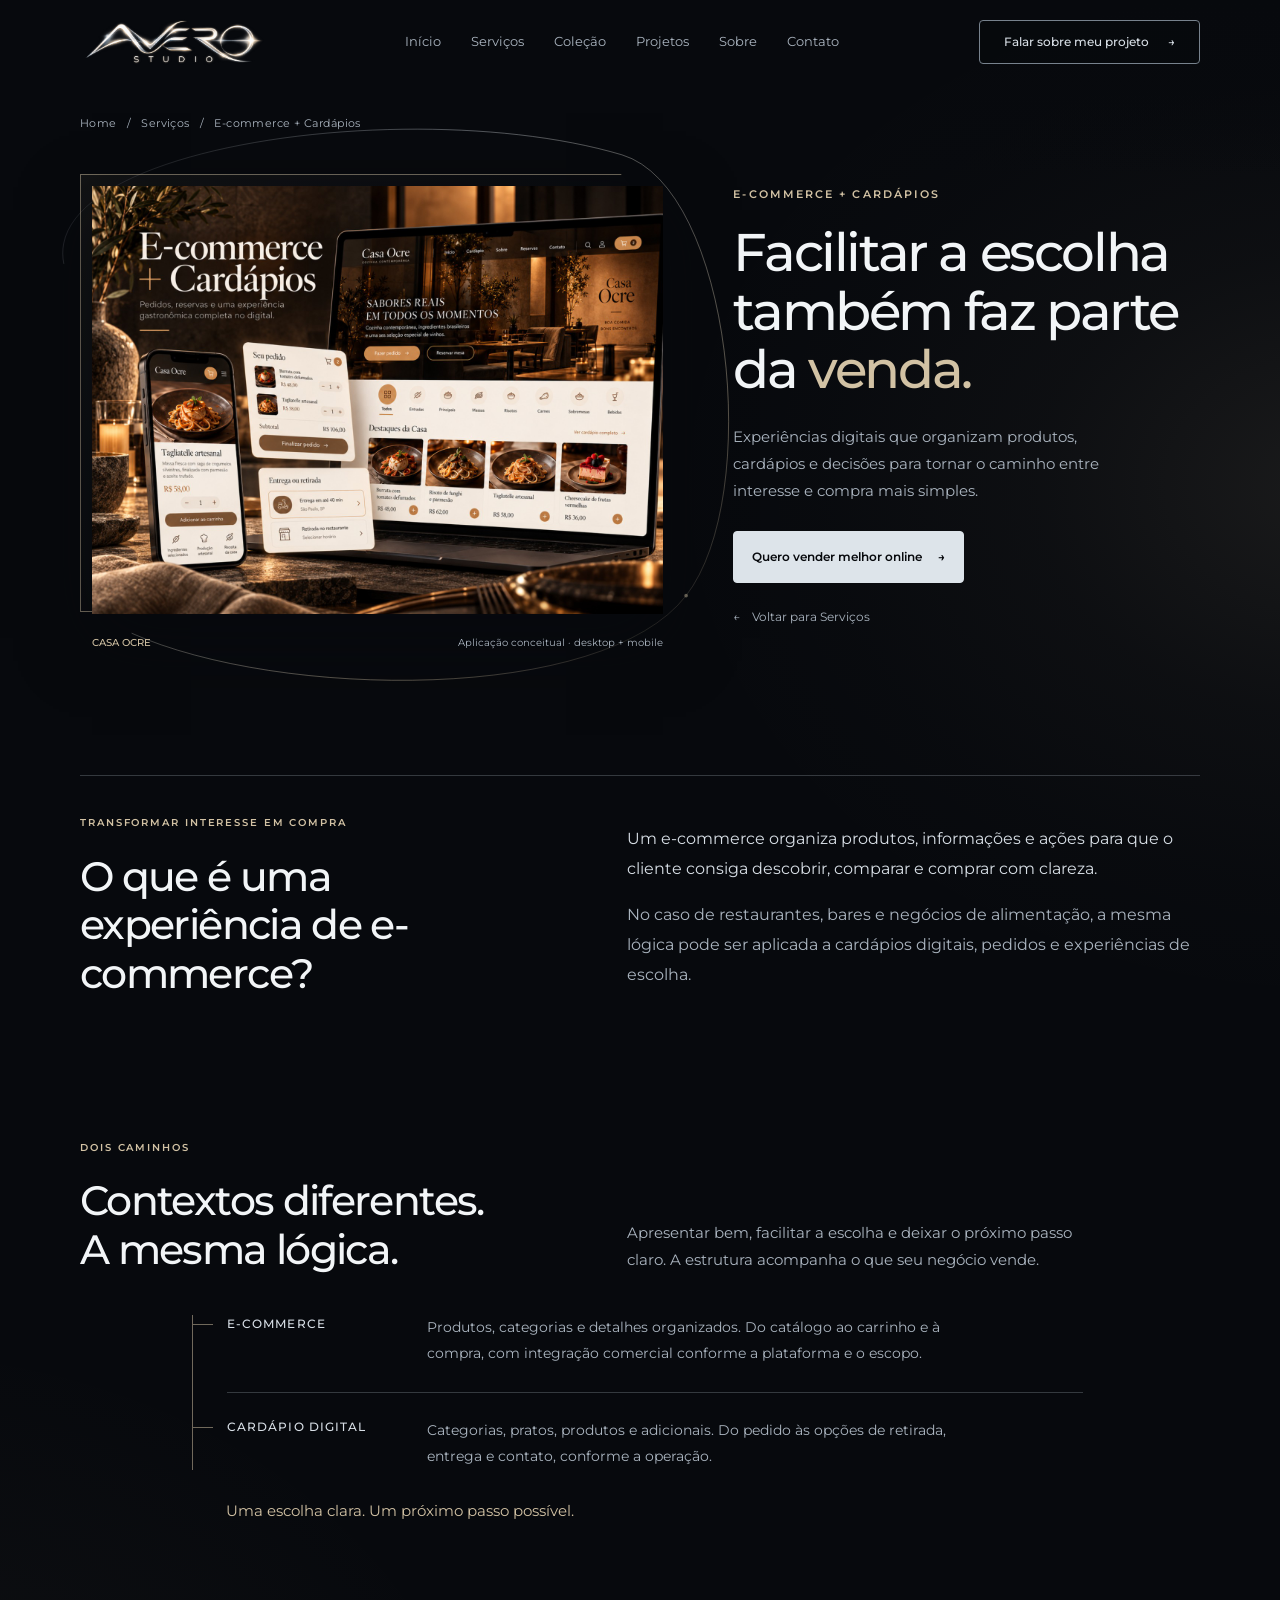
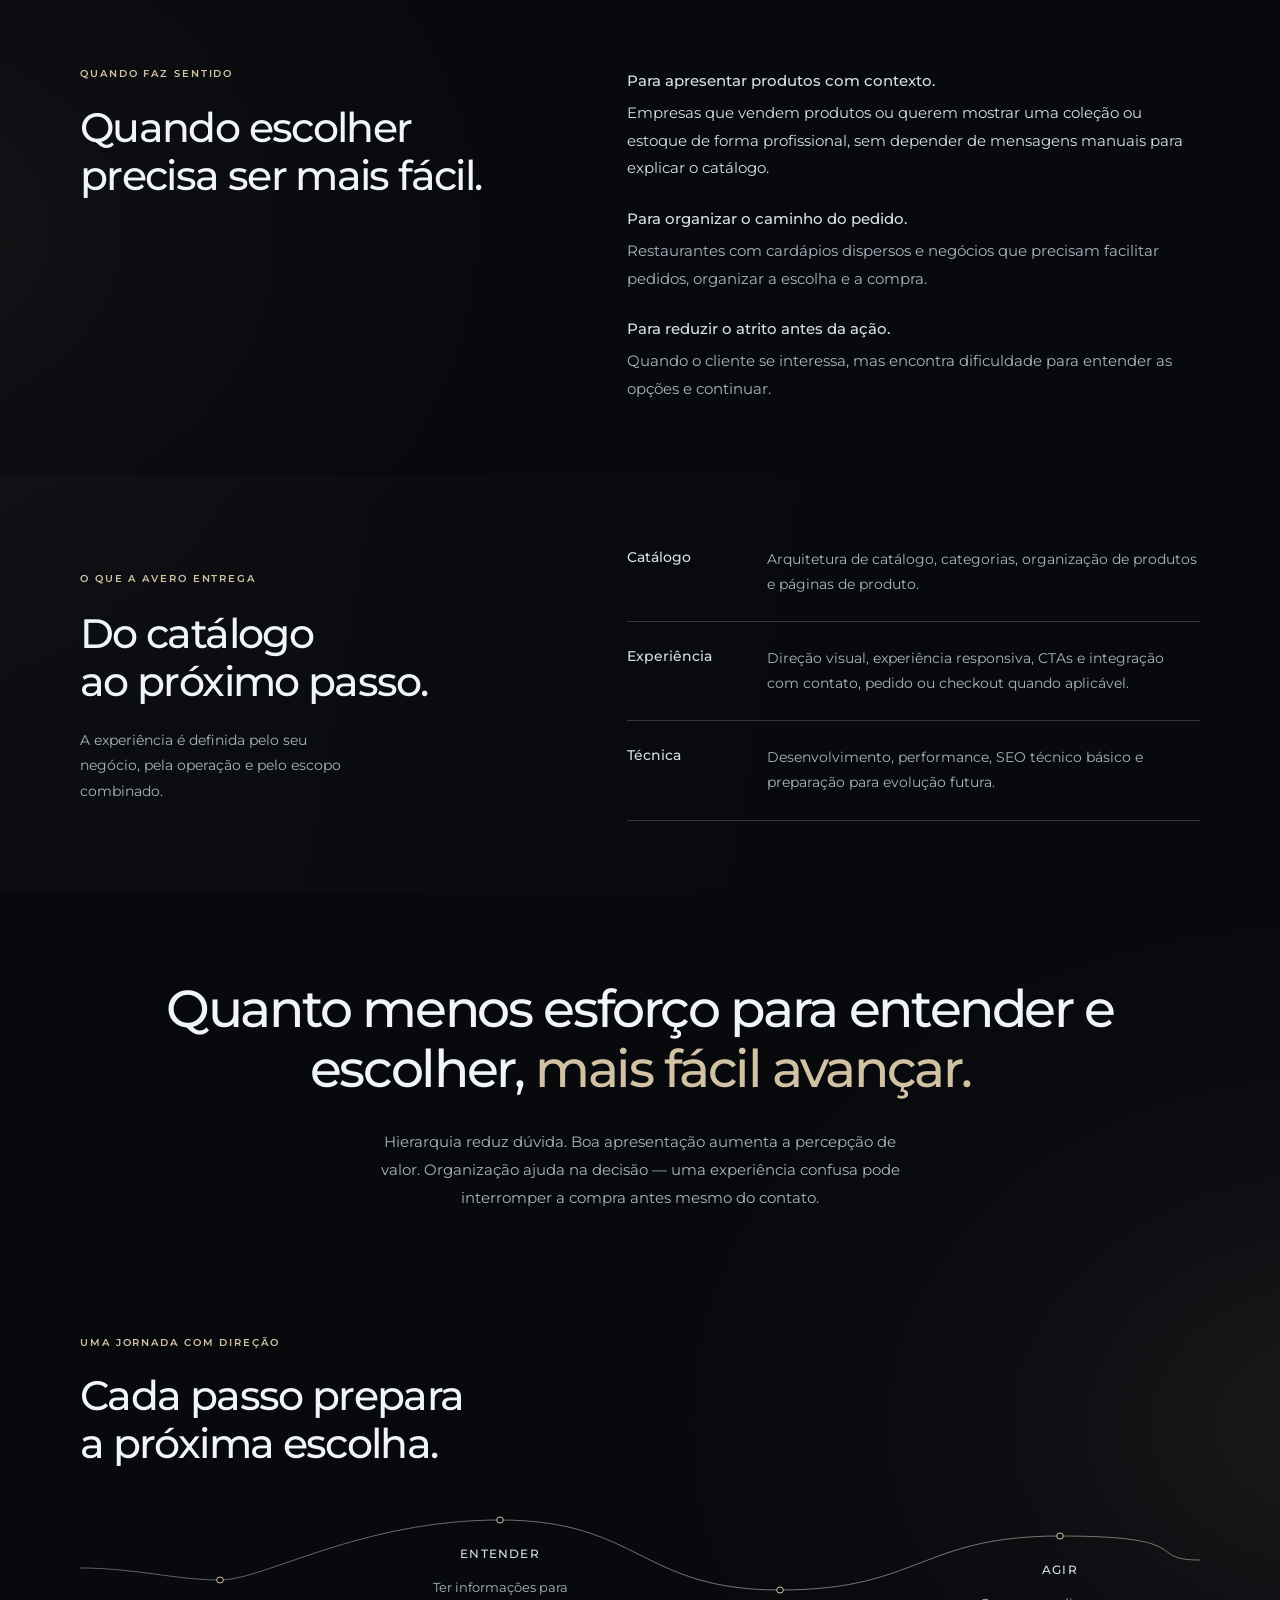
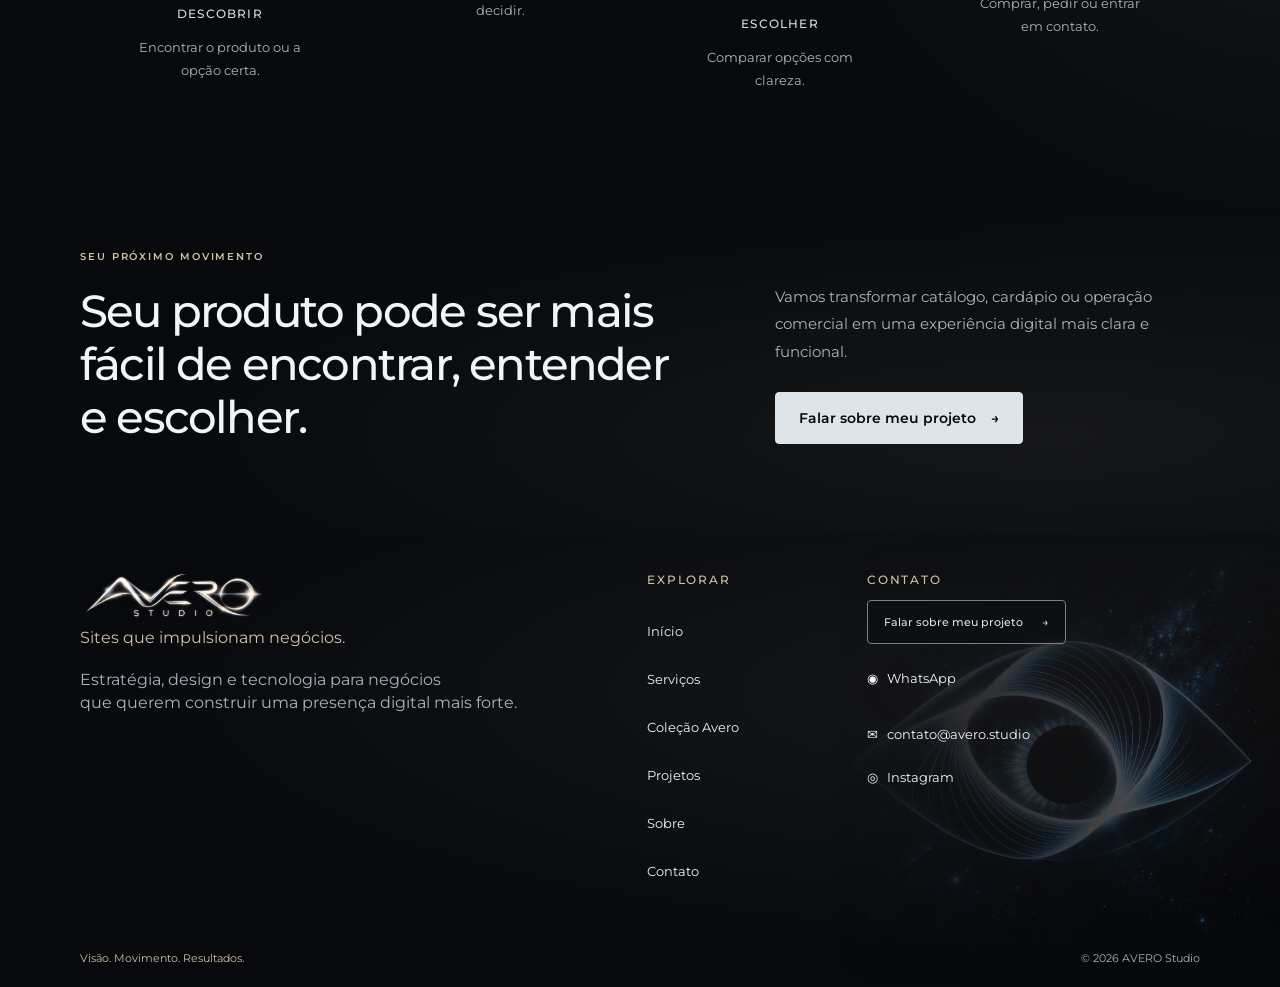
==== servicos/ecommerce-cardapios/index.html @ 3651a2a0 "feat(services): add commerce and digital menu page with connected journey" ====
<!doctype html>
<html lang="pt-BR" class="avero-palette-b">
<head>
  <meta charset="utf-8">
  <meta name="viewport" content="width=device-width, initial-scale=1">
  <meta name="theme-color" content="#07090D">
  <meta name="description" content="E-commerce e cardápios digitais AVERO: produtos, escolhas e ações organizados em uma experiência comercial clara e responsiva.">
  <title>E-commerce + Cardápios — Experiência comercial | AVERO Studio</title>
  <link rel="preconnect" href="https://fonts.googleapis.com">
  <link rel="preconnect" href="https://fonts.gstatic.com" crossorigin>
  <link href="https://fonts.googleapis.com/css2?family=Montserrat:wght@400;500;600;700&display=swap" rel="stylesheet">
  <link rel="stylesheet" href="/styles.css">
  <link rel="stylesheet" href="/servicos/service-pages.css">
  <link rel="stylesheet" href="/servicos/commerce.css">
  <link rel="icon" href="/assets/avero-eye.png" type="image/png">
  <script src="/servicos/service-pages.js" defer></script>
</head>
<body class="service-page service-page--commerce">
<a class="skip-link" href="#main">Ir para o conteúdo</a>
<header class="site-header" id="top">
  <div class="container header-inner">
    <a class="brand" href="/#top" aria-label="AVERO Studio — início"><span class="brand-art" role="img" aria-label="AVERO Studio"><img src="/assets/avero-wordmark-provisional-01-16a.png" alt="" width="2172" height="724" decoding="async"></span></a>
    <nav class="desktop-nav" aria-label="Navegação principal"><a href="/#top">Início</a><a href="/#servicos">Serviços</a><a href="/#colecao">Coleção</a><a href="/#projetos">Projetos</a><a href="/#sobre">Sobre</a><a href="/#contato">Contato</a></nav>
    <a class="btn btn-outline desktop-cta" href="/#contato">Falar sobre meu projeto <span aria-hidden="true">→</span></a>
    <button class="menu-toggle" aria-label="Abrir menu" aria-expanded="false" aria-controls="mobile-nav"><span></span><span></span><span></span></button>
  </div>
  <nav class="mobile-nav" id="mobile-nav" aria-label="Navegação móvel" hidden><a href="/#top">Início</a><a href="/#servicos">Serviços</a><a href="/#colecao">Coleção</a><a href="/#projetos">Projetos</a><a href="/#sobre">Sobre</a><a href="/#contato">Contato</a></nav>
</header>
<main id="main" tabindex="-1">
  <section class="commerce-hero" aria-labelledby="commerce-title">
    <div class="container">
      <nav class="service-breadcrumb" aria-label="Caminho da página"><a href="/">Home</a><span aria-hidden="true">/</span><a href="/#servicos">Serviços</a><span aria-hidden="true">/</span><span aria-current="page">E-commerce + Cardápios</span></nav>
      <div class="commerce-hero-layout">
        <div class="commerce-hero-copy">
          <p class="eyebrow">E-COMMERCE + CARDÁPIOS</p>
          <h1 id="commerce-title">Facilitar a escolha também faz parte da <em>venda.</em></h1>
          <p class="service-summary">Experiências digitais que organizam produtos, cardápios e decisões para tornar o caminho entre interesse e compra mais simples.</p>
          <div class="service-hero-actions">
            <a class="btn btn-primary" href="/#contato">Quero vender melhor online <span aria-hidden="true">→</span></a>
            <a class="service-return" href="/#servicos"><span aria-hidden="true">←</span> Voltar para Serviços</a>
          </div>
        </div>
        <figure class="commerce-visual">
          <svg class="commerce-current" viewBox="0 0 720 620" aria-hidden="true" focusable="false"><defs><linearGradient id="commerce-current-light" x1="0" y1="0" x2="1" y2="1"><stop stop-color="#D8DFE6" stop-opacity="0"/><stop offset=".3" stop-color="#D8DFE6" stop-opacity=".35"/><stop offset=".75" stop-color="#D2C2A4" stop-opacity=".4"/><stop offset="1" stop-color="#D2C2A4" stop-opacity="0"/></linearGradient></defs><path d="M2 145 C-24 15 389 -40 611 26 C731 62 765 399 681 507 C590 625 237 620 76 548"/><circle cx="681" cy="507" r="2"/></svg>
          <img src="/assets/service-commerce.png" alt="Conceito Casa Ocre: catálogo gastronômico em computador e celular, com produtos, carrinho e opções de entrega ou retirada." width="1536" height="1152" fetchpriority="high" decoding="async">
          <figcaption><strong>CASA OCRE</strong><span>Aplicação conceitual · desktop + mobile</span></figcaption>
        </figure>
      </div>
    </div>
  </section>

  <section class="service-section service-definition" aria-labelledby="commerce-definition-title">
    <div class="container service-editorial">
      <div><p class="eyebrow">TRANSFORMAR INTERESSE EM COMPRA</p><h2 id="commerce-definition-title">O que é uma experiência de e-commerce?</h2></div>
      <div class="service-body-copy">
        <p>Um e-commerce organiza produtos, informações e ações para que o cliente consiga descobrir, comparar e comprar com clareza.</p>
        <p>No caso de restaurantes, bares e negócios de alimentação, a mesma lógica pode ser aplicada a cardápios digitais, pedidos e experiências de escolha.</p>
      </div>
    </div>
  </section>

  <section class="service-section commerce-contexts" aria-labelledby="commerce-contexts-title">
    <div class="container">
      <div class="commerce-context-heading">
        <div><p class="eyebrow">DOIS CAMINHOS</p><h2 id="commerce-contexts-title">Contextos diferentes.<br>A mesma lógica.</h2></div>
        <p>Apresentar bem, facilitar a escolha e deixar o próximo passo claro. A estrutura acompanha o que seu negócio vende.</p>
      </div>
      <dl class="commerce-paths">
        <div><dt>E-COMMERCE</dt><dd>Produtos, categorias e detalhes organizados. Do catálogo ao carrinho e à compra, com integração comercial conforme a plataforma e o escopo.</dd></div>
        <div><dt>CARDÁPIO DIGITAL</dt><dd>Categorias, pratos, produtos e adicionais. Do pedido às opções de retirada, entrega e contato, conforme a operação.</dd></div>
      </dl>
      <p class="commerce-path-common">Uma escolha clara. Um próximo passo possível.</p>
    </div>
  </section>

  <section class="service-section commerce-fit" aria-labelledby="commerce-fit-title">
    <div class="container service-editorial">
      <div><p class="eyebrow">QUANDO FAZ SENTIDO</p><h2 id="commerce-fit-title">Quando escolher<br>precisa ser mais fácil.</h2></div>
      <div class="service-body-copy">
        <p><strong>Para apresentar produtos com contexto.</strong>Empresas que vendem produtos ou querem mostrar uma coleção ou estoque de forma profissional, sem depender de mensagens manuais para explicar o catálogo.</p>
        <p><strong>Para organizar o caminho do pedido.</strong>Restaurantes com cardápios dispersos e negócios que precisam facilitar pedidos, organizar a escolha e a compra.</p>
        <p><strong>Para reduzir o atrito antes da ação.</strong>Quando o cliente se interessa, mas encontra dificuldade para entender as opções e continuar.</p>
      </div>
    </div>
  </section>

  <section class="service-section service-delivery" aria-labelledby="commerce-delivery-title">
    <div class="container service-editorial">
      <div class="service-delivery-intro"><p class="eyebrow">O QUE A AVERO ENTREGA</p><h2 id="commerce-delivery-title">Do catálogo<br>ao próximo passo.</h2><p>A experiência é definida pelo seu negócio, pela operação e pelo escopo combinado.</p></div>
      <dl class="service-deliverables">
        <div><dt>Catálogo</dt><dd>Arquitetura de catálogo, categorias, organização de produtos e páginas de produto.</dd></div>
        <div><dt>Experiência</dt><dd>Direção visual, experiência responsiva, CTAs e integração com contato, pedido ou checkout quando aplicável.</dd></div>
        <div><dt>Técnica</dt><dd>Desenvolvimento, performance, SEO técnico básico e preparação para evolução futura.</dd></div>
      </dl>
    </div>
  </section>

  <section class="service-section commerce-value" aria-labelledby="commerce-value-title">
    <div class="container">
      <h2 id="commerce-value-title">Quanto menos esforço para entender e escolher, <em>mais fácil avançar.</em></h2>
      <p>Hierarquia reduz dúvida. Boa apresentação aumenta a percepção de valor. Organização ajuda na decisão — uma experiência confusa pode interromper a compra antes mesmo do contato.</p>
    </div>
  </section>

  <section class="service-section commerce-journey" aria-labelledby="commerce-journey-title">
    <div class="container">
      <p class="eyebrow">UMA JORNADA COM DIREÇÃO</p>
      <h2 id="commerce-journey-title">Cada passo prepara<br>a próxima escolha.</h2>
      <div class="commerce-flow">
        <svg viewBox="0 0 1000 160" preserveAspectRatio="none" aria-hidden="true" focusable="false"><defs><linearGradient id="commerce-journey-light"><stop stop-color="#D8DFE6" stop-opacity=".4"/><stop offset=".6" stop-color="#D8DFE6" stop-opacity=".5"/><stop offset="1" stop-color="#D2C2A4" stop-opacity=".55"/></linearGradient></defs><path d="M0 68 C50 68 85 80 125 80 S250 20 375 20 S500 90 625 90 S750 36 875 36 S950 60 1000 60"/><circle cx="125" cy="80" r="3"/><circle cx="375" cy="20" r="3"/><circle cx="625" cy="90" r="3"/><circle cx="875" cy="36" r="3"/></svg>
        <ol>
          <li><h3>DESCOBRIR</h3><p>Encontrar o produto ou a opção certa.</p></li>
          <li><h3>ENTENDER</h3><p>Ter informações para decidir.</p></li>
          <li><h3>ESCOLHER</h3><p>Comparar opções com clareza.</p></li>
          <li><h3>AGIR</h3><p>Comprar, pedir ou entrar em contato.</p></li>
        </ol>
      </div>
    </div>
  </section>

  <section class="service-section service-invitation" aria-labelledby="commerce-invitation-title">
    <div class="container">
      <div><p class="eyebrow">SEU PRÓXIMO MOVIMENTO</p><h2 id="commerce-invitation-title">Seu produto pode ser mais fácil de encontrar, entender e escolher.</h2></div>
      <div class="service-invitation-copy"><p>Vamos transformar catálogo, cardápio ou operação comercial em uma experiência digital mais clara e funcional.</p><a class="btn btn-primary" href="/#contato">Falar sobre meu projeto <span aria-hidden="true">→</span></a></div>
    </div>
  </section>
</main>
<footer class="footer"><div class="container footer-grid"><div><a class="brand" href="/#top" aria-label="AVERO Studio — início"><span class="brand-art" role="img" aria-label="AVERO Studio"><img src="/assets/avero-wordmark-provisional-01-16a.png" alt="" width="2172" height="724" decoding="async"></span></a><p class="footer-tagline">Sites que impulsionam negócios.</p><p>Estratégia, design e tecnologia para negócios <br>que querem construir uma presença digital mais forte.</p></div><div><h3>EXPLORAR</h3><a href="/#top">Início</a><a href="/#servicos">Serviços</a><a href="/#colecao">Coleção Avero</a><a href="/#projetos">Projetos</a><a href="/#sobre">Sobre</a><a href="/#contato">Contato</a></div><div><h3>CONTATO</h3><a class="btn btn-outline" href="/#contato">Falar sobre meu projeto <span aria-hidden="true">→</span></a><a href="https://wa.me/5534997374006" target="_blank" rel="noopener noreferrer">◉ &nbsp; WhatsApp</a><a href="mailto:contato@avero.studio">✉ &nbsp; contato@avero.studio</a><span>◎ &nbsp; Instagram</span></div></div><div class="container footer-bottom"><span>Visão. Movimento. Resultados.</span><span>© 2026 AVERO Studio</span></div></footer>
</body>
</html>
---- styles.css ----
:root{
  --bg-primary:#07090D;
  --bg-secondary:#0C1015;
  --bg-depth:#10151B;
  --surface:#12181E;
  --surface-high:#141A20;
  --text-primary:#F2F5F7;
  --silver:#D8DFE6;
  --text-secondary:#AAB4BF;
  --text-muted:#77828D;
  --line:#AAB4BF;
  --accent-primary:#75BBC8;
  --accent-secondary:#4DA3FF;
  --accent-warm:var(--champagne-light);
  --button-primary:#DDE4EA;
  --button-primary-text:#07090D;
  --button-hover:#C6DEE3;
  --border:rgba(170,180,191,.28);
  --control-border:#77828D;
  --glow-rgb:117 187 200;
  --material-rgb:216 223 230;
  --project-light-rgb:196 175 139;
  --warm-rgb:210 194 164;
  --background-rgb:7 9 13;
  --nebula-treatment:saturate(.38) brightness(.9);
  --ambient-treatment:saturate(.32) brightness(.9);
  --cosmos:var(--bg-primary);
  --nebula:var(--bg-secondary);
  --lume:var(--text-primary);
  --neutral:var(--text-secondary);
  --blue:var(--accent-primary);
  --champagne-light:#D2C2A4;
  --champagne-mid:#C4AF8B;
  --champagne-muted:#9D8C72;
  --champagne-text:var(--champagne-light);
  --champagne-border:rgb(var(--warm-rgb)/.52);
  --champagne-surface:rgb(var(--warm-rgb)/.055);
  --champagne-glow:rgb(var(--warm-rgb)/.16);
  --champagne-glow-soft:rgb(var(--warm-rgb)/.075);
  --champagne-glow-node:rgb(var(--warm-rgb)/.5);
  --champagne-hover:rgb(var(--warm-rgb)/.10);
  --container:1280px;
}
*{box-sizing:border-box}html{scroll-behavior:smooth;scroll-padding-top:28px}body{margin:0;background:var(--cosmos);color:var(--lume);font-family:Montserrat,Arial,sans-serif;font-size:16px;line-height:1.45}a{color:inherit;text-decoration:none}button,input,textarea{font:inherit}button,a,input,textarea{-webkit-tap-highlight-color:transparent}button{cursor:pointer}a:focus-visible,button:focus-visible{outline:2px solid var(--blue);outline-offset:5px}img{max-width:100%}.container{width:min(calc(100% - 160px),var(--container));margin-inline:auto}.section-shell{position:relative;padding:36px 0 48px}.section-shell>.container{position:relative;z-index:1}.eyebrow{margin:0 0 24px;font-size:12px;font-weight:600;letter-spacing:.19em}.section-shell h2{font-size:40px;font-weight:500;line-height:1.13;letter-spacing:-.035em;margin:0 0 23px}.section-shell p{color:var(--neutral)}.btn{display:inline-flex;align-items:center;justify-content:center;gap:19px;min-height:48px;padding:11px 23px;border:1px solid rgba(138,187,234,.48);border-radius:4px;font-size:14px;font-weight:500;line-height:1.3;transition:background .2s,border-color .2s,box-shadow .2s}.btn:hover{border-color:var(--blue);background-color:#0d1d2c;box-shadow:0 0 20px #4da3ff18}.btn-primary{background:#3a9df5;border-color:#3a9df5;color:#03101a;font-weight:600}.btn-primary:hover{background:#6cbaff;color:#020a10}.btn-outline{background:#020a1060}.actions{display:flex;gap:18px;flex-wrap:wrap}.circle-link{display:inline-grid;place-items:center;flex-shrink:0;width:36px;height:36px;border:1px solid #6eaadd;border-radius:50%;color:#83b8e7;background:transparent;font-size:20px;line-height:1}.circle-link:hover{background:#4da3ff20}.brand{display:inline-flex;align-items:baseline;gap:8px;white-space:nowrap}.brand span{font-size:32px;letter-spacing:-.045em;font-weight:600}.brand small{font-size:17px;font-weight:400}.site-header{position:absolute;inset:0 0 auto;z-index:10;padding:17px 0}.header-inner{display:flex;align-items:center;justify-content:space-between;gap:24px}.desktop-nav{display:flex;gap:30px;font-size:13px;color:#c9d2de}.desktop-nav a:hover{color:var(--blue)}.desktop-cta{min-height:43px;font-size:12px;padding-inline:24px}.menu-toggle,.mobile-nav{display:none}
.hero{position:relative;isolation:isolate;min-height:710px;display:flex;align-items:center;padding:137px 0 43px}.hero-art{position:absolute;inset:0;z-index:-2;background:url('assets/avero-eye.png') center 48%/cover no-repeat}.hero-content{position:relative}.hero .eyebrow{margin-bottom:15px}.hero h1{font-size:72px;font-weight:600;line-height:.99;letter-spacing:-.05em;margin:0 0 22px}.hero h1 em{font-style:normal;color:#71b9fc}.lead{max-width:510px;margin:0 0 24px;font-size:20px;line-height:1.35;color:#c4cdd9}.hero .actions{gap:18px}.hero .btn{min-height:54px}.hero-signature{position:absolute;right:0;bottom:83px;padding-right:19px;border-right:1px solid #819bb040;font-size:11px;line-height:1.9;letter-spacing:.12em;color:#9aa7ba;text-align:right}.scroll-cue{display:inline-flex;align-items:center;gap:14px;margin-top:32px;font-size:10px;letter-spacing:.18em;color:#b3bfcb}.mouse{width:22px;height:34px;border:1px solid #8cadcd;border-radius:13px;position:relative}.mouse:before{content:"";position:absolute;width:2px;height:8px;left:9px;top:7px;border-radius:3px;background:#a9c8e3}.mouse:after{content:"";position:absolute;bottom:-12px;left:7px;width:6px;height:6px;border-bottom:1px solid #6aa0ca;border-right:1px solid #6aa0ca;transform:rotate(45deg)}

.collection{padding-top:34px;padding-bottom:32px}.collection-layout{display:grid;grid-template-columns:365px minmax(0,1fr);gap:82px;align-items:center}.collection-intro h2{font-size:39px}.collection-intro>p{font-size:15px;line-height:1.45;margin:0 0 23px;max-width:365px}.collection-intro .btn{font-size:13px}.collection-stage{min-width:0;position:relative;padding-top:16px}.collection-rail{display:flex;align-items:center;gap:20px;overflow-x:auto;scroll-snap-type:x mandatory;scrollbar-width:none;padding:0 5px 12px;perspective:1000px}.collection-rail::-webkit-scrollbar{display:none}.collection-card{flex:0 0 48%;scroll-snap-align:start;border:1px solid var(--border);border-radius:5px;overflow:hidden;background:#051018;transition:border-color .2s}.collection-card.active{border-color:#789ab6}.collection-card:not(.active){flex-basis:23%;transform:perspective(800px) rotateY(-12deg);opacity:.7}.collection-image{aspect-ratio:148/83}.collection-card:not(.active) .collection-image{aspect-ratio:64/64}.collection-copy{padding:17px 19px}.collection-copy h3{font-size:14px;font-weight:600;margin:0 0 6px;white-space:nowrap}.collection-copy p{font-size:14px;line-height:1.4;margin:0}.collection-controls{position:absolute;inset:0 -40px 70px;display:flex;align-items:center;justify-content:space-between;pointer-events:none}.collection-controls button{pointer-events:auto;width:35px;height:35px}.collection-pagination{display:flex;justify-content:center;gap:25px;margin-top:8px}.collection-pagination button{border:0;border-bottom:1px solid transparent;background:transparent;color:#6a7d8e;font-size:12px;padding:8px 0}.collection-pagination button.active{color:#95bfe0;border-color:#95bfe0}.collection-note{font-size:11px;text-align:center;margin:9px 0 0;opacity:.8}
.projects{padding:30px 0 44px}.project-grid{display:grid;grid-template-columns:1.65fr 1fr;gap:27px}.project-card{border:1px solid var(--border);border-radius:5px;background:#061018aa;overflow:hidden}.featured{position:relative;min-height:475px;border:0;isolation:isolate}.featured-art{position:absolute;z-index:-2;inset:0 -8% 0 0;background:none}.featured:after{content:"";position:absolute;inset:0;z-index:-1;background:linear-gradient(90deg,#020a10d9,transparent 85%)}.projects-intro h2{font-size:40px;margin-bottom:19px}.projects-intro>p{font-size:16px;line-height:1.4;max-width:390px}.project-meta{position:absolute;left:0;bottom:0;min-width:280px;padding:25px 23px 19px;border:1px solid var(--border);border-radius:5px;background:linear-gradient(90deg,#050e15f0,#07131ca0)}.project-meta h3{font-size:24px;line-height:1.2;margin:0 0 8px;font-weight:500}.project-meta p{font-size:17px;margin:0 0 19px}.project-tags{display:flex;align-items:center;gap:10px;font-size:10px;color:#b8c3ce}.project-tags span{display:inline-block;border:1px solid #56697877;border-radius:3px;padding:6px 8px;white-space:nowrap}.project-cta:not(.circle-link){display:inline-block;font-size:14px;margin-top:21px}.project-side{display:flex;flex-direction:column;gap:22px}.all-projects{align-self:flex-end;min-height:45px;font-size:12px;margin-bottom:2px}.project-side>#project-list{display:flex;flex-direction:column;gap:19px;flex:1}.project-card.small{position:relative;display:grid;grid-template-columns:42% 1fr;gap:24px;min-height:183px;align-items:center;padding:10px}.project-image{height:100%;min-height:154px;border-radius:3px}.project-small-copy h3{font-size:16px;margin:0 0 8px;font-weight:600}.project-small-copy p{font-size:13px;margin:0 0 30px}.project-small-copy .project-tags{gap:8px;font-size:9px;flex-wrap:wrap}.project-small-copy .project-tags span{padding:6px}.project-card.small .circle-link{position:absolute;right:16px;bottom:17px;width:33px;height:33px;font-size:18px}
.method{padding:36px 0 45px}.method-layout{display:grid;grid-template-columns:1fr 1fr;gap:150px;align-items:center}.method h2{font-size:39px}.method-layout>div>p{font-size:16px;line-height:1.4;margin:0 0 24px}.method .btn{font-size:13px}.timeline{list-style:none;padding:0 0 0 57px;margin:24px 0 0;position:relative}.timeline:before{content:"";position:absolute;left:12px;top:0;bottom:0;width:1px;background:#3a9ef8}.timeline li{position:relative;display:grid;grid-template-columns:43px 1fr;gap:12px;padding:13px 0 15px}.timeline li:before{content:"";position:absolute;left:-53px;top:15px;width:15px;height:15px;border-radius:50%;background:#359ef5;border:3px solid #0a1723;outline:1px solid #359ef5;box-shadow:0 0 14px #2c8ddc38}.timeline li>span{font-size:14px;font-weight:600}.timeline h3{margin:0;font-size:15px;font-weight:600}.timeline p{font-size:14px;margin:3px 0 0}
.perspective{padding:26px 0 30px;isolation:isolate;background:none}.perspective-grid{display:grid;grid-template-columns:.85fr 1.3fr .85fr;align-items:center;gap:20px;min-height:227px}.perspective-grid h2{font-size:40px;align-self:start;margin:28px 0 0}.perspective-eye{height:250px;background:url('assets/avero-eye.png') 73% 40%/204% auto no-repeat;mask-image:linear-gradient(90deg,transparent,#000 14%,#000 86%,transparent)}.perspective-copy h3{font-size:28px;font-weight:500;line-height:1.13;letter-spacing:-.03em;margin:0 0 18px}.perspective-copy p{font-size:16px;line-height:1.4;margin:0}.perspective-sign{text-align:center;font-size:13px;letter-spacing:.25em}.perspective-sign p{font-size:14px;letter-spacing:0;margin:12px 0 0}
.contact{padding:34px 0 42px}.contact-layout{display:grid;grid-template-columns:1fr 1fr;gap:115px;align-items:start}.contact h2{font-size:40px}.contact-layout>div>p{font-size:16px;line-height:1.4;margin:0 0 18px}.contact .actions{gap:15px;margin-top:25px}.contact .actions .btn{font-size:12px;padding-inline:20px}.contact-layout>div>p.contact-note{font-size:11px;margin:24px 0 0}.contact-note span{color:#4da3ff;margin-right:6px}.contact-card{border:1px solid var(--border);border-radius:5px;background:#08131c99;padding:27px 25px 21px}.contact-card h3{margin:0 0 3px;font-size:17px;font-weight:500}.contact-card>p{font-size:13px;margin:0 0 17px}.contact-card input,.contact-card textarea{display:block;width:100%;padding:11px 14px;color:var(--lume);background:#0e1c27b0;border:1px solid #45627c77;border-radius:3px;outline:none;font-size:14px;margin-bottom:8px;resize:vertical}.contact-card input:focus,.contact-card textarea:focus{border-color:var(--blue);box-shadow:0 0 0 2px #4da3ff20}.contact-card input::placeholder,.contact-card textarea::placeholder{color:#91a0b2;opacity:1}.contact-card textarea{min-height:54px}.chips{border:0;padding:0;display:flex;flex-wrap:wrap;gap:8px;margin:10px 0 16px;max-width:450px}.chips button{color:#a0b0c3;background:#0a162180;border:1px solid #314657;border-radius:3px;padding:8px 12px;font-size:12px}.chips button[aria-pressed=true]{border-color:#4da3ff;background:#4da3ff20;color:#e8f2ff}.full{width:100%;min-height:48px}.whatsapp{display:block;text-align:center;margin-top:15px;font-size:12px}.contact-card .form-status{font-size:12px;line-height:1.4;margin:10px 0 0}.form-status:empty{display:none}
.footer{position:relative;isolation:isolate;padding:37px 0 20px;background:transparent;overflow:hidden}.footer:before{content:"";position:absolute;inset:0;z-index:-1;background:url('assets/avero-eye.png') 150px center/cover no-repeat;opacity:.35;mask-image:linear-gradient(90deg,transparent 65%,#000)}.footer-grid{display:grid;grid-template-columns:1.7fr .5fr 1.15fr;gap:75px}.footer .brand span{font-size:32px}.footer .brand small{font-size:18px}.footer-grid p{font-size:16px;color:#a0aec0;line-height:1.4;margin:20px 0 0}.footer-grid .footer-tagline{font-size:16px;margin:1px 0 0;color:#7ebcf1}.footer-grid h3{font-size:12px;letter-spacing:.15em;font-weight:500;margin:0 0 17px}.footer-grid>div:not(:first-child){display:flex;flex-direction:column;align-items:flex-start;font-size:13px;gap:4px}.footer-grid>div:last-child{gap:12px}.footer-grid>div:last-child h3{margin-bottom:0}.footer-grid .btn{min-height:37px;font-size:11px;padding:9px 16px}.footer-bottom{display:flex;justify-content:space-between;gap:20px;margin-top:38px;padding-top:20px;color:#91a2b4;font-size:11px}.sr-only,.skip-link:not(:focus){position:absolute;width:1px;height:1px;padding:0;margin:-1px;overflow:hidden;clip:rect(0,0,0,0);white-space:nowrap;border:0}.skip-link:focus{position:fixed;top:10px;left:10px;z-index:100;background:#e8f2ff;color:#020a10;padding:14px;border-radius:4px}
@media(min-width:1600px){.hero{min-height:790px}.hero-art{background-size:100% auto}.hero h1{font-size:78px}}
@media(max-width:1250px){.container{width:calc(100% - 88px)}.desktop-nav{gap:18px}.collection-layout{grid-template-columns:300px minmax(0,1fr);gap:62px}.collection-copy{padding:15px 10px}.collection-copy h3{font-size:12px}.collection-copy p{font-size:12px}.section-shell h2{font-size:35px}.method-layout{gap:80px}.contact-layout{gap:65px}.project-card.small{gap:12px}.project-small-copy .project-tags{font-size:8px}.project-small-copy h3{font-size:13px}.project-small-copy p{font-size:12px}.perspective-copy h3{font-size:23px}.footer-grid{gap:40px}}
@media(max-width:1000px){.desktop-cta{display:none}.hero{min-height:640px}.hero h1{font-size:62px}.lead{font-size:17px;max-width:400px}.hero .btn{font-size:12px;padding-inline:18px}.collection-layout{grid-template-columns:260px minmax(0,1fr);gap:45px}.collection-controls{inset-inline:-30px}.collection-card,.collection-card:not(.active){flex-basis:65%;transform:none}.collection-card:not(.active) .collection-image{aspect-ratio:148/83}.project-grid{grid-template-columns:1fr}.featured{min-height:460px}.project-side{gap:18px}.project-side>#project-list{display:grid;grid-template-columns:1fr 1fr}.project-small-copy h3{font-size:14px}.project-small-copy p{font-size:12px}.all-projects{align-self:flex-start}.method-layout{gap:40px}.contact-layout{gap:38px}.contact .actions{flex-direction:column;align-items:flex-start}.perspective-grid{grid-template-columns:.9fr 1fr 1fr;gap:12px}.perspective-grid h2{font-size:30px}.perspective-copy h3{font-size:22px}.perspective-eye{background-size:250% auto}.footer-grid{grid-template-columns:1.4fr .6fr 1fr;gap:30px}.footer-grid p{font-size:14px}}
@media(max-width:700px){html{scroll-padding-top:20px}.container{width:calc(100% - 40px)}.site-header{padding:17px 0}.brand span{font-size:27px}.brand small{font-size:14px}.desktop-nav{display:none}.menu-toggle{display:flex;flex-direction:column;justify-content:center;gap:5px;width:43px;height:43px;padding:11px;background:#020a1080;border:1px solid #5682a460;border-radius:4px}.menu-toggle span{height:1px;width:100%;background:#c5dcf1}.mobile-nav:not([hidden]){display:flex;position:absolute;top:75px;left:20px;right:20px;flex-direction:column;gap:0;border:1px solid var(--border);border-radius:5px;background:#07121df5;backdrop-filter:blur(20px);padding:8px 18px}.mobile-nav a{font-size:16px;padding:12px 0}.hero{min-height:850px;padding:121px 0 290px;align-items:flex-start}.hero-art{background-size:auto 530px;background-position:68% bottom;background-repeat:no-repeat}.hero-shade-layer{content:"";position:absolute;inset:0;background:linear-gradient(#020a10 0%,#020a10 44%,transparent 64%)}.hero h1{font-size:clamp(46px,12.5vw,65px);line-height:1.03}.hero .eyebrow{font-size:10px;letter-spacing:.13em}.lead{font-size:17px;max-width:440px;margin-bottom:26px}.hero .actions{gap:10px}.hero .btn{font-size:12px;min-height:48px;padding:12px 14px;gap:12px}.scroll-cue{margin-top:23px}.hero-signature{right:0;bottom:-265px;font-size:9px}.section-shell{padding:34px 0 42px}.section-shell h2{font-size:32px;line-height:1.14;letter-spacing:-.035em}.collection-layout{grid-template-columns:1fr;gap:22px}.collection-intro>p{max-width:480px;font-size:16px}.collection-stage{padding:0 0 0 0}.collection-rail{gap:15px;padding-inline:0}.collection-card,.collection-card:not(.active){flex-basis:73%;opacity:1}.collection-card:not(.active) .collection-image{aspect-ratio:64/64}.collection-copy{padding:18px}.collection-copy h3{font-size:14px}.collection-copy p{font-size:14px}.collection-controls{position:static;justify-content:flex-end;gap:12px;margin-bottom:13px}.collection-controls button{width:40px;height:40px}.collection-pagination{gap:30px}.collection-note{font-size:12px}.project-grid{gap:25px}.featured{min-height:580px}.featured-art{inset:150px -10% 15px -15%;background-position:center;background-size:cover}.featured:after{background:linear-gradient(#020a10 0%,transparent 50%)}.projects-intro h2{font-size:31px}.projects-intro>p{font-size:15px;max-width:330px}.project-meta{padding:20px;bottom:0;min-width:245px}.project-meta h3{font-size:22px}.project-meta p{font-size:15px}.project-side>#project-list{grid-template-columns:1fr}.project-card.small{grid-template-columns:39% 1fr;min-height:180px;gap:20px}.project-small-copy h3{font-size:16px}.project-small-copy p{font-size:14px}.project-small-copy .project-tags{font-size:10px}.all-projects{font-size:13px;min-height:46px}.method-layout{grid-template-columns:1fr;gap:26px}.method-layout>div>p{font-size:16px}.method-layout>div>p br{display:none}.timeline{margin-top:0;padding-left:48px}.timeline li:before{left:-44px}.timeline li{padding-block:15px}.timeline h3{font-size:15px}.timeline p{font-size:14px}.perspective{padding-bottom:35px}.perspective-grid{grid-template-columns:1fr;gap:0}.perspective-grid h2{font-size:34px;margin-top:22px}.perspective-eye{height:245px;background-size:160% auto;background-position:72% 50%;margin-inline:-20px}.perspective-copy{margin-top:0}.perspective-copy h3{font-size:27px}.perspective-copy h3 br{display:none}.perspective-copy p{font-size:16px}.perspective-sign{font-size:10px;letter-spacing:.15em;margin-top:30px}.perspective-sign p{font-size:12px;line-height:1.5}.contact-layout{grid-template-columns:1fr;gap:30px}.contact-layout>div>p br{display:none}.contact .actions{flex-direction:row;align-items:stretch;gap:10px}.contact .actions .btn{font-size:12px;padding:12px 15px;gap:10px}.contact-layout>div>p.contact-note{font-size:12px;line-height:1.5}.contact-card{padding:22px 18px}.contact-card input,.contact-card textarea{font-size:16px;padding:13px 12px}.contact-card h3{font-size:17px}.contact-card>p{font-size:13px}.chips button{font-size:12px;min-height:40px}.whatsapp{font-size:13px;padding-block:5px}.footer{padding-top:35px}.footer-grid{grid-template-columns:1fr 1fr;gap:30px 16px}.footer-grid>div:first-child{grid-column:1/-1}.footer-grid p{font-size:15px}.footer-grid h3{font-size:11px}.footer-grid>div:not(:first-child){font-size:13px;gap:9px}.footer-grid>div:last-child{gap:13px}.footer-grid .btn{font-size:10px;padding:9px;gap:8px}.footer-bottom{font-size:10px;margin-top:30px;padding-top:20px;gap:15px}.footer:before{background-position:70px bottom;opacity:.18}}
@media(max-width:360px){.container{width:calc(100% - 30px)}.hero .actions{flex-direction:column;align-items:flex-start}.hero{min-height:890px}.hero-signature{bottom:-255px}.footer-grid{grid-template-columns:1fr}.footer-grid>div:first-child{grid-column:auto}}
@media(prefers-reduced-motion:reduce){html{scroll-behavior:auto}*,*:before,*:after{transition:none!important;animation:none!important}}

/* Supplied AVERO originals, displayed without changing their proportions. */
.brand .brand-art,.footer .brand .brand-art{display:block;width:185px;height:49px;background:url('assets/avero-wordmark-source.png') 50% 44.2%/143.55% auto no-repeat;mask-image:linear-gradient(90deg,transparent,#000 6%,#000 94%,transparent);mix-blend-mode:screen}
.hero-art{background:url('assets/ambient-flow.png') center/cover no-repeat}
.hero-eye-layer{content:"";position:absolute;width:65%;aspect-ratio:1;right:-2%;top:-10%;background:url('assets/avero-eye.png') center/contain no-repeat;mask-image:radial-gradient(ellipse at center,#000 40%,transparent 70%)}
.hero-shade-layer{content:"";position:absolute;inset:0;background:linear-gradient(90deg,#050a13 15%,#050a13e0 34%,transparent 60%),linear-gradient(0deg,#050a13,transparent 18%)}.collection-image,.project-image{display:block;width:100%;height:auto;object-fit:cover;object-position:center}.collection-image{aspect-ratio:16/9;filter:brightness(.84)}
.collection-card:not(.active){flex-basis:23%;min-width:170px}.collection-card:not(.active) .collection-image{aspect-ratio:1;object-position:center}
.collection-copy h3{white-space:normal;line-height:1.3;min-height:36px}.collection-copy p{font-size:13px}.collection-pagination{gap:22px}
.project-image{height:100%;min-height:154px;object-fit:cover;object-position:60% center;filter:brightness(.8)}
.featured-art{inset:0;width:100%;height:100%;object-fit:cover;object-position:62% center}
.featured:after{background:linear-gradient(90deg,#050a13f5 0%,#050a13dc 27%,#050a1377 50%,#050a131a 85%),linear-gradient(0deg,#050a1366,transparent 55%)}
.project-meta{background:linear-gradient(90deg,#050a13f0,#0d1b2ae0)}
.project-carousel-controls{grid-column:1;display:flex;align-items:center;justify-content:center;gap:25px;margin-top:-8px}
.project-pagination{display:flex;gap:24px}.project-pagination button{background:transparent;border:0;border-bottom:1px solid transparent;color:var(--neutral);font-size:12px;padding:9px 3px}.project-pagination button.active{color:var(--blue);border-color:var(--blue)}
.perspective-eye{background:url('assets/avero-eye.png') center 58%/100% auto no-repeat;mask-image:radial-gradient(ellipse,#000 30%,transparent 70%)}
.footer:before{background-image:url('assets/avero-eye.png');background-position:right center;background-size:450px auto;background-repeat:no-repeat}
@media(min-width:1600px){.hero-eye-layer{width:980px;right:0;top:-150px}}
@media(max-width:1000px){.collection-card,.collection-card:not(.active){flex-basis:65%;min-width:0}.project-carousel-controls{grid-row:2}.hero-eye-layer{width:86%;right:-19%;top:-8%}}
@media(max-width:700px){.brand .brand-art,.footer .brand .brand-art{width:155px;height:42px}.hero-art{background-size:auto 700px;background-position:center bottom}.hero-eye-layer{width:122%;right:-11%;top:auto;bottom:-25px}.hero-shade-layer{background:linear-gradient(#050a13 0%,#050a13 47%,transparent 72%),linear-gradient(0deg,#050a13,transparent 15%)}.collection-card,.collection-card:not(.active){flex-basis:80%;min-width:0}.collection-card:not(.active) .collection-image{aspect-ratio:16/9}.collection-copy h3{min-height:0}.collection-pagination{gap:22px}.featured-art{inset:175px 0 0;width:100%;height:calc(100% - 175px);object-position:58% center}.featured:after{background:linear-gradient(#050a13 10%,#050a13e6 29%,transparent 58%),linear-gradient(0deg,#050a1377,transparent 40%)}.perspective-eye{background-size:100% auto;margin-inline:0}.project-carousel-controls{margin-top:0}.project-image{object-position:60% center}}

.hero{overflow:clip}

/* Build 01.2: one restrained decorative field, independent of section edges. */
body{position:relative;isolation:isolate}
.page-flow{position:absolute;inset:0;z-index:-1;pointer-events:none;overflow:clip}
.page-flow span{position:absolute;left:0;width:100%;background:url('assets/ambient-flow.png') center/100% 100% no-repeat;opacity:.28;mask-image:linear-gradient(transparent,#000 25%,#000 75%,transparent)}
.page-flow span:nth-child(1){top:650px;height:34%}
.page-flow span:nth-child(2){top:37%;height:36%;opacity:.32}
.page-flow span:nth-child(3){top:67%;bottom:0;opacity:.24}
.section-shell{padding-top:44px;padding-bottom:48px}
.section-shell h2{margin-top:0}
.perspective-grid h2{margin-top:0}.collection-layout,.project-grid,.method-layout,.contact-layout,.footer-grid{min-width:0}.method-layout>*,.contact-layout>*,.footer-grid>*{min-width:0}.collection-copy h3,.project-small-copy h3{overflow-wrap:anywhere}
.project-card.small{padding-right:64px}
.project-small-copy p{margin-bottom:20px}
.project-meta{max-width:100%}
.project-tags{flex-wrap:wrap}
.timeline{margin-top:0}
.perspective-copy h3 br{display:none}
.contact-card{align-self:start}
.footer-bottom{flex-wrap:wrap}
.footer:before{mask-image:linear-gradient(transparent,#000 30%,#000 85%,transparent),linear-gradient(90deg,transparent 65%,#000);mask-composite:intersect}
/* Focusable rails and inputs keep a ring; decorative image crops never suppress it. */
.collection-rail:focus-visible,input:focus-visible,textarea:focus-visible{outline:2px solid var(--blue);outline-offset:4px}
.collection-pagination,.project-pagination{gap:8px;flex-wrap:wrap}
.collection-pagination button,.project-pagination button{min-width:44px;min-height:44px;padding:8px 4px;color:var(--neutral)}
.circle-link,.project-card.small .circle-link,.collection-controls button{width:44px;height:44px}
.menu-toggle{min-width:44px;min-height:44px}
.chips button{min-height:44px}
.project-carousel-controls{gap:16px}
.desktop-nav a,.footer-grid>div:not(:first-child)>a:not(.btn),.whatsapp,.project-cta:not(.circle-link){min-height:44px;display:inline-flex;align-items:center}
.whatsapp{display:flex;justify-content:center}
@media(max-width:1100px) and (min-width:1001px){.contact-layout{gap:38px}.contact .actions .btn{padding-inline:14px}}
@media(max-width:1000px){.project-card.small{grid-template-columns:38% minmax(0,1fr);gap:14px}.collection-controls{inset-inline:-28px}}
@media(max-width:700px){.section-shell{padding-top:36px;padding-bottom:40px}.page-flow span:nth-child(1){top:800px;height:35%}.page-flow span:nth-child(2){top:38%;height:34%}.page-flow span:nth-child(3){top:67%}.collection-controls{inset:auto}.project-card.small{grid-template-columns:38% minmax(0,1fr);gap:16px;padding-right:60px}.project-small-copy h3{font-size:15px}.project-small-copy p{font-size:13px}.project-small-copy .project-tags{font-size:9px}.project-card.small .circle-link{right:10px;bottom:12px}.project-carousel-controls{gap:12px}.collection-pagination,.project-pagination{gap:4px}.collection-rail{padding-top:6px;padding-bottom:16px}.timeline li{grid-template-columns:32px minmax(0,1fr)}.perspective-grid h2{margin-top:0}.footer-grid{gap:26px 16px}.footer-grid>div:not(:first-child){gap:4px}.footer-grid .btn{min-height:44px}.footer-grid>div:last-child a{overflow-wrap:anywhere}.contact .actions .btn{max-width:100%}}
@media(max-width:360px){.featured{min-height:600px}.project-meta{min-width:0;width:100%}.project-card.small{grid-template-columns:35% minmax(0,1fr);gap:12px}.project-carousel-controls{gap:8px}.project-pagination{gap:2px}}

.desktop-cta,.footer-grid .btn{min-height:44px}

/* Build 01.3 — Services only: one lead visual, two supporting pieces, one wide base. */
.services{padding-block:44px 52px;background:transparent}
.services-layout{display:grid;grid-template-columns:minmax(0,1fr);gap:30px;align-items:start}
.services-intro{min-width:0}
.services .services-intro h2{line-height:1.18}
.services-intro>p{font-size:16px;max-width:480px;margin:0 0 23px;line-height:1.5}
.services .text-cta{display:inline-block;font-size:13px;border:1px solid #427ea7;border-radius:4px;padding:14px 18px;color:#a9cdec;line-height:1.5}
.services .text-cta strong{font-weight:500}
.service-grid{display:grid;grid-template-columns:repeat(2,minmax(0,1fr));gap:18px;min-width:0;padding:0}
.service-card{--service-surface:#09121d;position:relative;display:flex;flex-direction:column;min-width:0;border:1px solid rgba(149,183,215,.22);border-radius:8px;background:radial-gradient(ellipse at 100% 100%,rgba(77,163,255,.055),transparent 65%),linear-gradient(145deg,rgba(13,27,42,.8),rgba(5,10,19,.85));transition:border-color .2s}
.service-card:hover,.service-card:focus-within{border-color:rgba(110,173,227,.7)}
.service-visual{position:relative;overflow:hidden;border-radius:7px 7px 0 0;flex-shrink:0;background:var(--service-surface)}
.service-visual:after{content:"";position:absolute;inset:0;pointer-events:none;background:linear-gradient(0deg,var(--service-surface),transparent 35%)}
.services .service-image{display:block;width:100%;height:auto;aspect-ratio:16/9;margin:0;object-fit:cover;object-position:50% 32%;filter:saturate(.78) brightness(.88)}
.services .service-institutional{object-position:58% 35%}
.services .service-landing{object-position:56% 18%}
.services .service-commerce{object-position:58% 35%}
.services .service-seo{object-position:55% 45%;filter:saturate(.72) brightness(.88)}
.service-copy{display:flex;flex-direction:column;flex:1;min-width:0;min-height:0;padding:8px 22px 22px}
.service-kicker{display:flex;align-items:baseline;gap:12px;margin-bottom:13px;min-width:0}
.service-copy .num{flex-shrink:0;font-size:12px;font-weight:500;letter-spacing:.06em;color:#81baf0;font-variant-numeric:tabular-nums}
.service-copy small{display:block;font-size:11px;font-weight:500;color:#adbed0;line-height:1.5;letter-spacing:.08em;white-space:normal}
.service-copy h3{font-size:24px;line-height:1.15;font-weight:500;letter-spacing:-.035em;margin:0 0 15px;overflow-wrap:normal}
.service-footer{display:flex;align-items:flex-end;gap:16px;justify-content:space-between;margin-top:auto;min-width:0}
.service-copy p{flex:1;min-width:0;font-size:14px;line-height:1.55;color:#b4c0d0;margin:0;max-width:36ch}
.service-copy .circle-link{position:static;flex:0 0 44px;width:44px;height:44px;font-size:20px;color:#b1d9fa;border-color:#648db0;background:rgba(5,10,19,.45)}
.service-copy .circle-link:hover{background:rgba(77,163,255,.12)}
.service-copy .circle-link:focus-visible{outline-offset:4px}
@media(min-width:1101px){
  .services-layout{grid-template-columns:280px minmax(0,1fr);gap:46px}
  .services-intro h2 br{display:none}
  .services-intro>p{max-width:280px}
  .service-grid{grid-template-columns:1.08fr 1fr;gap:18px}
  .service-card--institutional{grid-column:1;grid-row:1 / span 2}
  .service-card--institutional .service-visual{flex:1;min-height:270px}
  .service-card--institutional .service-image{height:100%;position:absolute;inset:0;aspect-ratio:auto;object-position:58% 28%}
  .service-card--institutional .service-copy{flex:0 0 auto;padding:16px 26px 26px}
  .service-card--institutional h3{font-size:32px;max-width:13ch;margin-bottom:20px}
  .service-card--landing,.service-card--commerce{display:grid;grid-template-columns:34% minmax(0,1fr);min-height:224px}
  .service-card--landing{grid-column:2;grid-row:1}
  .service-card--commerce{grid-column:2;grid-row:2}
  .service-card--landing .service-visual,.service-card--commerce .service-visual{border-radius:7px 0 0 7px}
  .service-card--landing .service-visual:after,.service-card--commerce .service-visual:after{background:linear-gradient(90deg,transparent 45%,var(--service-surface))}
  .service-card--landing .service-image,.service-card--commerce .service-image{position:absolute;inset:0;height:100%;aspect-ratio:auto}
  .service-card--landing .service-image{object-position:64% 12%}
  .service-card--commerce .service-image{object-position:62% 35%}
  .service-card--landing .service-copy,.service-card--commerce .service-copy{padding:22px 20px 22px 12px}
  .service-card--landing h3,.service-card--commerce h3{font-size:22px}
  .service-card--landing .service-kicker,.service-card--commerce .service-kicker{gap:8px}
  .service-card--landing small,.service-card--commerce small{font-size:11px;letter-spacing:.045em}
  .service-card--seo{grid-column:1 / -1;display:grid;grid-template-columns:38% minmax(0,1fr);min-height:186px}
  .service-card--seo .service-visual{border-radius:7px 0 0 7px}
  .service-card--seo .service-visual:after{background:linear-gradient(90deg,transparent 50%,var(--service-surface))}
  .service-card--seo .service-image{position:absolute;inset:0;height:100%;aspect-ratio:auto;object-position:55% 45%}
  .service-card--seo .service-copy{padding:24px 26px 24px 12px}
  .service-card--seo h3{font-size:27px}
  .service-card--seo p{max-width:44ch}
}
@media(min-width:1101px) and (max-width:1250px){
  .services-layout{grid-template-columns:245px minmax(0,1fr);gap:30px}
  .service-grid{gap:16px}
  .service-card--landing,.service-card--commerce{grid-template-columns:29% minmax(0,1fr)}
  .service-card--landing .service-copy,.service-card--commerce .service-copy{padding-right:18px}
}
@media(min-width:701px) and (max-width:1100px){
  .services-layout{grid-template-columns:230px minmax(0,1fr);gap:28px}
  .service-grid{gap:16px}
  .services-intro h2 br{display:none}
  .service-copy{padding:8px 18px 20px}
  .service-copy h3{font-size:22px}
  .service-footer{gap:12px}
}
@media(min-width:701px) and (max-width:820px){
  .services-layout{grid-template-columns:minmax(0,1fr);gap:28px}
  .services-intro{display:grid;grid-template-columns:1fr 1fr;gap:0 32px;align-items:start}
  .services-intro h2{grid-row:1 / span 2;max-width:330px;margin-bottom:0}
  .services-intro>p{margin-bottom:18px}
  .services .text-cta{justify-self:start}
}
@media(max-width:700px){
  .services{padding-block:36px 40px}
  .services-layout{gap:26px}
  .services-intro h2{max-width:350px}
  .services-intro h2 br{display:none}
  .service-grid{grid-template-columns:minmax(0,1fr);gap:18px}
  .services .service-image{aspect-ratio:2/1}
  .service-copy{padding:8px 20px 22px}
  .service-copy h3{font-size:24px;margin-bottom:16px}
  .service-copy small{font-size:11px;letter-spacing:.06em}
  .service-kicker{gap:12px;margin-bottom:12px}
  .service-copy p{font-size:14px;line-height:1.55;max-width:32ch}
}
@media(max-width:360px){
  .service-copy{padding-inline:18px}
  .service-copy h3{font-size:22px}
  .service-footer{gap:12px}
  .service-copy small{letter-spacing:.045em}
}

/* Build 01.4 — Positioning only: an open, static progression between Hero and Services. */
.positioning{padding-block:58px 52px;background:radial-gradient(ellipse at 64% 72%,rgba(77,163,255,.045),transparent 62%)}
.positioning .split-copy{display:grid;grid-template-columns:minmax(0,1.45fr) minmax(0,.9fr);gap:clamp(40px,6vw,88px);align-items:start}
.positioning .split-copy>*{min-width:0}
.positioning #position-title{margin:0;font-size:clamp(34px,3.35vw,48px);line-height:1.16;font-weight:500;letter-spacing:-.04em;color:var(--lume)}
.positioning .copy-side{padding-top:54px;font-size:16px;line-height:1.65}
.positioning .copy-side p{max-width:390px;margin:0 0 22px;color:#bac6d8}
.positioning .copy-side p:last-child{margin-bottom:0;color:#d0ddec}
.position-journey{position:relative;margin-top:38px;min-height:272px}
.positioning .pillar-line{position:absolute;inset:0 0 auto;width:100%;height:240px;pointer-events:none;overflow:hidden}
.positioning .pillar-line path{fill:none;stroke:url(#position-trajectory-fade);stroke-width:1;vector-effect:non-scaling-stroke}
.positioning .pillars{position:relative;display:grid;grid-template-columns:minmax(0,35fr) minmax(0,34fr) minmax(0,24fr);list-style:none;margin:0;padding:0 0 0 7.03125%;gap:0}
.positioning .pillar{position:relative;min-width:0;padding:26px 28px 0 0;align-self:start}
.positioning .pillar--vision{margin-top:44px}
.positioning .pillar--movement{margin-top:122px}
.positioning .pillar--results{margin-top:70px;padding-right:0}
.positioning .pillar-node{position:absolute;top:-3px;left:-3px;width:6px;height:6px;border:1px solid #b6dafa;border-radius:50%;background:#76afe0;box-shadow:0 0 10px rgba(77,163,255,.16)}
.positioning .pillar-index{display:block;position:absolute;top:29px;left:0;color:#8caac8;font-size:12px;font-weight:500;letter-spacing:.02em}
.positioning .pillars h3{margin:0 0 10px 29px;font-size:18px;line-height:1.3;font-weight:600;letter-spacing:.025em;color:var(--lume)}
.positioning .pillars p{max-width:240px;margin:0;font-size:16px;line-height:1.55;color:#bac6d8}
@media(max-width:1100px) and (min-width:901px){
  .positioning .copy-side{padding-top:34px}
  .positioning .pillars h3{font-size:16px;letter-spacing:0;margin-left:25px}
  .positioning .pillar{padding-right:20px}
  .positioning .pillar--results{padding-right:0}
}
@media(max-width:900px){
  .positioning{padding-block:44px 42px}
  .positioning .split-copy{grid-template-columns:1fr;gap:27px}
  .positioning #position-title{font-size:clamp(30px,4.6vw,42px)}
  .positioning .copy-side{padding-top:0;max-width:560px}
  .positioning .copy-side p{max-width:none;margin-bottom:18px}
  .position-journey{margin-top:34px;min-height:0}
  .positioning .pillar-line{display:none}
  .positioning .pillars{display:flex;flex-direction:column;gap:0;padding:0 0 0 30px}
  .positioning .pillars:before{content:"";position:absolute;left:3px;top:5px;bottom:0;width:1px;background:linear-gradient(transparent,#7cb4e199 6%,#7cb4e180 79%,transparent)}
  .positioning .pillar,.positioning .pillar--results{margin:0;padding:0 0 38px;max-width:100%}
  .positioning .pillar:last-child{padding-bottom:24px}
  .positioning .pillar-node{left:-29px;top:9px}
  .positioning .pillar-index{top:3px}
  .positioning .pillars h3{margin-left:29px;font-size:18px;letter-spacing:.025em}
  .positioning .pillars p{max-width:380px}
}
@media(max-width:430px){
  .positioning{padding-block:38px 32px}
  .positioning #position-title{font-size:clamp(29px,7.4vw,32px);line-height:1.2}
  .positioning #position-title br{display:none}
  .positioning .split-copy{gap:24px}
  .positioning .copy-side{font-size:16px;line-height:1.6}
  .position-journey{margin-top:32px}
  .positioning .pillars p{max-width:270px}
}

/* Build 01.5 — intermittent ambient bands, preserving the original asset's ratio.
   Screen blend leaves the dark gaps open; no new layer sits above the content. */
.page-flow span{height:1180px;background-size:max(100%,1100px) auto;background-position:center;background-repeat:no-repeat;mix-blend-mode:screen;opacity:.48;mask-image:linear-gradient(transparent,#000 12%,#000 88%,transparent)}
.page-flow span:nth-child(1){top:590px;height:1180px;background-position:center bottom}
.page-flow span:nth-child(2){top:34%;height:1320px;opacity:.44}
.page-flow span:nth-child(3){top:68%;bottom:auto;height:1380px;opacity:.38}
.hero-mobile-eye,.pillar-mobile-segment{display:none}

/* The mobile trajectory is joined at each node. Its segments follow content
   height, so longer phrases and font loading cannot detach the connections. */
@media(max-width:900px){
  .positioning .split-copy{text-align:center;justify-items:center;gap:28px}
  .positioning #position-title{max-width:640px;text-wrap:balance}
  .positioning .copy-side{max-width:540px}
  .position-journey{margin-top:44px;padding-bottom:24px}
  .positioning .pillars{display:grid;grid-template-columns:repeat(2,minmax(0,1fr));column-gap:40px;row-gap:32px;max-width:600px;margin-inline:auto;padding:0}
  .positioning .pillars:before{display:none}
  .positioning .pillar,.positioning .pillar--results,.positioning .pillar:last-child{margin:0;padding:0;max-width:none}
  .positioning .pillar--vision{grid-column:1;grid-row:1;text-align:right}
  .positioning .pillar--movement{grid-column:2;grid-row:2;text-align:left}
  .positioning .pillar--results{grid-column:1;grid-row:3;text-align:right}
  .positioning .pillar-index{position:static;margin-bottom:8px;font-size:11px;color:#91a9c2}
  .positioning .pillars h3{margin:0 0 9px;font-size:18px;letter-spacing:0}
  .positioning .pillars p{max-width:none;font-size:16px;line-height:1.6}
  .positioning .pillar-node{top:9px;left:calc(100% + 17px);box-shadow:none}
  .positioning .pillar--movement .pillar-node{left:-23px}
  .positioning .pillar-mobile-segment{display:block;position:absolute;pointer-events:none;top:12px;left:100%;width:40px;height:calc(100% + 32px);overflow:visible}
  .positioning .pillar--movement .pillar-mobile-segment{left:-40px}
  .positioning .pillar-mobile-segment path{fill:none;stroke:#7cb4e1;stroke-opacity:.65;stroke-width:1;vector-effect:non-scaling-stroke}
  .positioning .pillar--results .pillar-mobile-segment{height:70px;mask-image:linear-gradient(#000,transparent)}
}
@media(max-width:700px){
  .page-flow span{background-size:1100px auto}
  .page-flow span:nth-child(1){top:570px;height:1100px;background-position:58% center;opacity:.4}
  .page-flow span:nth-child(2){top:35%;height:1200px;background-position:42% center;opacity:.4}
  .page-flow span:nth-child(3){top:69%;height:1250px;background-position:60% center;opacity:.34}
  .hero{min-height:0;padding:110px 0 32px;align-items:flex-start}
  .hero-art{display:none}
  .hero-content{display:grid;grid-template-areas:"eyebrow" "headline" "actions" "eye" "lead" "scroll" "signature";justify-items:center;text-align:center}
  .hero .eyebrow{grid-area:eyebrow;font-size:10px;letter-spacing:.1em;margin:0 0 20px}
  .hero h1{grid-area:headline;font-size:clamp(42px,12vw,54px);line-height:1.04;max-width:340px;margin:0 0 28px}
  .hero .actions{grid-area:actions;width:100%;max-width:370px;display:flex;flex-direction:row;align-items:flex-start;justify-content:space-between;gap:12px}
  .hero .actions .btn{min-height:54px;font-size:12px;line-height:1.45;padding:12px 13px;gap:10px;white-space:normal}
  .hero .actions .btn-primary{flex:1.35}
  .hero .actions .btn-outline{flex:1;margin-top:12px}
  .hero-mobile-eye{grid-area:eye;display:block;width:calc(100% + 40px);height:clamp(220px,65vw,290px);margin:4px -20px 10px;background:url("assets/avero-eye.png") center 52%/100% auto no-repeat var(--cosmos);background-blend-mode:screen;mask-image:linear-gradient(transparent,#000 8%,#000 92%,transparent);pointer-events:none}
  .hero .lead{grid-area:lead;max-width:360px;font-size:16px;line-height:1.6;margin:0;color:#c4cdd9}
  .hero .scroll-cue{grid-area:scroll;margin-top:24px}
  .hero-signature{grid-area:signature;position:static;border:0;margin:24px 0 0;padding:0;font-size:10px;line-height:1.6;letter-spacing:.04em;text-align:center;word-spacing:.25em}
  .hero-signature br{display:none}
  .positioning #position-title{font-size:clamp(29px,7.4vw,38px);line-height:1.2}
  .positioning #position-title br{display:none}
  .positioning .copy-side{font-size:16px;line-height:1.6}
  .positioning .pillars{max-width:390px}
  .positioning .pillars h3{font-size:16px}
  .positioning .pillars p{font-size:15px;line-height:1.6}
}
@media(max-width:360px){
  .hero{padding-top:102px}
  .hero .actions{gap:10px}
  .hero .actions .btn{padding-inline:10px;gap:7px}
  .hero-mobile-eye{width:calc(100% + 30px);margin-inline:-15px}
  .hero-signature{font-size:9px}
}

/* Build 01.6 — Services: a problem at the core, four real solutions in motion.
   Default flow remains readable without JS; only desktop is enhanced to orbit. */
.services{padding-block:56px 62px;overflow:clip;background:radial-gradient(ellipse at 51% 43%,rgba(77,163,255,.065),transparent 56%)}
.services .services-layout{position:relative;display:block}
.services .services-intro{display:block;position:relative;text-align:center;max-width:530px;margin:0 auto 40px}
.services .services-intro h2{font-size:clamp(30px,3.2vw,42px);line-height:1.15;margin:0 0 18px}
.services .services-intro h2 br{display:initial}
.services .services-intro>p{max-width:none;font-size:16px;line-height:1.65;margin:0 0 18px}
.services .text-cta{border:0;padding:5px 0;min-height:44px;font-size:12px;line-height:1.6;color:#bac6d8}
.services .text-cta strong{color:#a9cdec;text-decoration:underline;text-underline-offset:5px;text-decoration-color:#527798}
.services .service-grid{display:flex;flex-direction:column;gap:28px;max-width:720px;margin:auto;padding:0}
.services .service-card{display:flex;flex-direction:column;flex:none;min-height:0;min-width:0;width:100%;border:0;border-radius:0;background:none;transition:none;isolation:isolate}
.services .service-visual{flex:none;min-height:0;border-radius:0;background:#09121d;overflow:hidden}
.services .service-visual:after{background:linear-gradient(0deg,#050a13 0%,rgba(5,10,19,.72) 10%,transparent 46%)}
.services .service-image{position:static;display:block;inset:auto;width:100%;height:auto;aspect-ratio:1.75;object-fit:cover;filter:saturate(.9) brightness(.96)}
.services .service-institutional{object-position:58% 30%}
.services .service-landing{object-position:55% 18%}
.services .service-commerce{object-position:56% 30%}
.services .service-seo{object-position:53% 38%;filter:saturate(.86) brightness(.96)}
.services .service-card--institutional .service-visual{clip-path:polygon(0 0,91% 0,100% 12%,100% 100%,0 100%)}
.services .service-card--landing .service-visual{clip-path:polygon(6% 0,100% 0,100% 100%,0 100%,0 8%)}
.services .service-card--commerce .service-visual{border-radius:2px 34px 0 0}
.services .service-card--seo .service-visual{clip-path:polygon(0 0,100% 0,100% 88%,93% 100%,0 100%)}
.services .service-copy{position:relative;z-index:1;display:block;flex:none;min-height:0;margin-top:-30px;padding:0 18px 22px;background:linear-gradient(transparent,rgba(5,10,19,.88) 46px,rgba(5,10,19,.45));border-left:1px solid rgba(124,180,225,.22)}
.services .service-kicker{gap:10px;max-width:calc(100% - 43px);margin-bottom:12px}
.services .service-copy small{font-size:11px;letter-spacing:.045em;line-height:1.5;color:#b9c9d9}
.services .service-copy .num{font-size:12px}
.services .service-copy h3{max-width:calc(100% - 45px);font-size:24px;line-height:1.16;margin:0 0 14px;letter-spacing:-.03em}
.services .service-footer{display:block;margin:0}
.services .service-copy p{max-width:none;font-size:14px;line-height:1.6;margin:0;color:#c2ccda}
.services .service-copy .circle-link{position:absolute;top:3px;right:12px;width:44px;height:44px;border-color:#779dbe;background:#09121de8;color:#c4e3ff}
.services .service-card:focus-within .service-copy,.services .service-card:hover .service-copy{border-left-color:#a0c8eb}
.services-trajectory{display:none;position:absolute;inset:0;width:100%;height:100%;pointer-events:none}
.services-trajectory path{fill:none;stroke:#6a9fc9;stroke-opacity:.24;stroke-width:1;vector-effect:non-scaling-stroke}
.service-orbit-navigation[hidden]{display:none}
.service-orbit-navigation{display:flex;gap:12px;align-items:center;justify-content:center;margin-top:22px;text-align:left}
.service-orbit-next{flex:none;display:grid;place-items:center;width:46px;height:46px;border:1px solid #739ec1;border-radius:50%;background:#091522;color:#c4e3ff;cursor:pointer;transition:background .2s}
.service-orbit-next span{font-size:25px;line-height:1}
.service-orbit-next:hover{background:#15304b}
.services .service-orbit-current{margin:0;font-size:11px;line-height:1.65;color:#a9bdd1}
.service-orbit-current strong{display:block;font-size:13px;line-height:1.5;font-weight:500;color:#d5e5f7}
@media(min-width:1101px){
  .services .services-layout.is-orbital{height:980px}
  .services .is-orbital .services-trajectory{display:block}
  .services .is-orbital .services-intro{position:absolute;left:40%;top:260px;width:28%;max-width:350px;margin:0;z-index:3}
  .services .is-orbital .services-intro h2{font-size:clamp(32px,2.6vw,39px);margin-bottom:16px}
  .services .is-orbital .services-intro>p{font-size:14px;line-height:1.7;margin-bottom:14px}
  .services .is-orbital .service-grid{position:absolute;inset:0;max-width:none;display:block;margin:0}
  .services .is-orbital .service-card{position:absolute;transform-origin:top left;grid-column:auto;grid-row:auto;opacity:.86;z-index:1}
  .services .is-orbital .service-card[data-orbit-slot="0"]{left:0;top:82px;width:31%;opacity:1;z-index:2}
  .services .is-orbital .service-card[data-orbit-slot="1"]{left:70%;top:0;width:30%}
  .services .is-orbital .service-card[data-orbit-slot="2"]{left:73%;top:474px;width:27%}
  .services .is-orbital .service-card[data-orbit-slot="3"]{left:8%;top:658px;width:29%}
  .services .is-orbital .service-image{height:184px;aspect-ratio:auto}
  .services .is-orbital [data-orbit-slot="0"] .service-image{height:230px}
  .services .is-orbital [data-orbit-slot="2"] .service-image{height:204px}
  .services .is-orbital .service-copy h3{font-size:22px}
  .services .is-orbital [data-orbit-slot="0"] .service-copy h3{font-size:28px}
  .services .is-orbital .service-copy p{font-size:14px}
  .services .is-orbital [data-orbit-slot="0"] .service-copy{border-left-color:#7cb4e1}
}
@media(min-width:701px) and (max-width:1100px){
  .services .service-grid{max-width:720px;gap:26px}
  .services .service-card{display:grid;grid-template-columns:45% minmax(0,1fr);align-items:stretch;width:calc(100% - 24px);align-self:flex-start}
  .services .service-card:nth-child(even){align-self:flex-end}
  .services .service-visual{min-height:250px}
  .services .service-visual:after{background:linear-gradient(90deg,transparent 55%,#050a13)}
  .services .service-image{position:absolute;inset:0;height:100%;aspect-ratio:auto}
  .services .service-copy{display:flex;flex-direction:column;justify-content:center;margin:0;padding:24px 18px;border-left:0}
  .services .service-copy h3{font-size:24px}
  .services .service-copy .circle-link{top:auto;bottom:16px;right:16px}
  .services .service-copy p{padding-right:44px}
}
@media(max-width:1100px){
  .services .service-orbit-navigation{display:none}
}
@media(max-width:700px){
  .services{padding-block:44px 46px}
  .services .services-intro{margin-bottom:34px}
  .services .services-intro h2{font-size:clamp(29px,7.6vw,36px);text-wrap:balance}
  .services .services-intro h2 br{display:none}
  .services .services-intro>p{font-size:16px;line-height:1.65}
  .services .service-grid{gap:30px;max-width:430px}
  .services .service-image{aspect-ratio:1.65;mask-image:radial-gradient(ellipse 155px 105px at 100% 100%,transparent 28%,#000 78%),radial-gradient(circle,#000 1.3px,transparent 1.9px),radial-gradient(ellipse 155px 105px at 100% 100%,transparent 8%,#000 64%);mask-size:100% 100%,7px 7px,100% 100%;mask-repeat:no-repeat,repeat,no-repeat;mask-composite:add,intersect}
  .services .service-card--landing .service-image{aspect-ratio:1.85}
  .services .service-card--seo .service-image{aspect-ratio:1.9}
  .services .service-visual{background:transparent}
  .services .service-visual:after{background:linear-gradient(0deg,rgba(5,10,19,.84),transparent 40%)}
  .services .service-copy{margin-top:-24px;padding:0 17px 20px}
  .services .service-copy h3{font-size:24px}
  .services .service-copy .circle-link{top:5px;right:11px}
}
@media(max-width:360px){
  .services .service-copy{padding-inline:14px}
  .services .service-copy h3{font-size:22px}
  .services .service-copy small{letter-spacing:.02em}
}
@media(prefers-reduced-motion:reduce){
  .services .service-orbit-next{transition:none}
}

/* Build 01.7 — editorial showcase. All rules stay inside Projects. */
.projects{padding:70px 0 68px}
.projects .project-showcase{min-width:0}
.projects .projects-intro{display:grid;grid-template-columns:1.2fr 1fr;align-items:end;gap:48px;margin-bottom:42px}
.projects .projects-intro h2{font-size:clamp(32px,3.1vw,46px);line-height:1.16;margin:0;letter-spacing:-.035em}
.projects .projects-intro>p{max-width:410px;font-size:16px;line-height:1.65;margin:0 0 3px;color:#bdc8d8}
.projects .project-viewport{overflow-x:auto;overflow-y:hidden;scroll-snap-type:x mandatory;scrollbar-width:thin;scrollbar-color:#4da3ff #0d1b2a;outline-offset:6px}
.projects .project-viewport.is-enhanced{overflow:hidden;scroll-snap-type:none;touch-action:pan-y}
.projects .project-track{display:flex;gap:clamp(22px,2.6vw,38px);align-items:flex-start;min-width:0}
.projects .project-slide{flex:0 0 83%;min-width:0;scroll-snap-align:start}
.projects .project-visual{position:relative;aspect-ratio:1.65;overflow:hidden;clip-path:polygon(0 0,100% 0,100% 94%,96% 100%,0 100%);transform-origin:left center;transition:opacity 320ms ease,transform 320ms ease}
.projects .project-art{display:block;width:100%;height:100%;object-fit:cover;object-position:center 46%;filter:none;opacity:1}
.projects .project-visual:after{content:"";position:absolute;inset:55% 0 0;pointer-events:none;background:linear-gradient(0deg,#050a13dd,transparent 80%)}
.projects .project-details{position:relative;display:flex;align-items:flex-end;justify-content:space-between;gap:28px;margin:-64px 0 0 4%;padding:25px 0 0 22px;min-height:145px;border-left:1px solid #4da3ff66}
.projects .project-details h3{font-size:clamp(23px,2.3vw,34px);font-weight:500;line-height:1.2;letter-spacing:-.025em;margin:0 0 9px}
.projects .project-details p{font-size:16px;line-height:1.5;color:#bdc8d8;margin:0 0 16px}
.projects .project-tags{gap:15px;flex-wrap:wrap;font-size:12px;color:#aebdd0}
.projects .project-tags span{padding:0;border:0;border-radius:0}
.projects .project-tags span+span{border-left:1px solid #4d617880;padding-left:15px}
.projects .project-cta{flex-shrink:0;gap:25px;min-height:44px;font-size:14px;margin:0 4% 0 0;border-bottom:1px solid #4da3ff80}
.projects .project-cta span{color:var(--blue);font-size:20px}
.projects .is-enhanced .project-slide:not(.is-active) .project-details{visibility:hidden}
.projects .is-enhanced .project-slide:not(.is-active) .project-visual{opacity:.65;transform:scale(.96)}
.projects .project-showcase-footer{display:flex;align-items:center;justify-content:space-between;gap:28px;margin:35px 0 0;width:83%}
.projects .project-carousel-controls{display:flex;align-items:center;justify-content:flex-start;gap:20px;margin:0;grid-row:auto}
.projects .project-carousel-controls[hidden]{display:none}
.projects .project-pagination{display:flex;flex-wrap:nowrap;gap:7px}
.projects .project-pagination button{font-size:13px;min-width:44px;min-height:44px;padding:8px 4px}
.projects .all-projects{display:inline-flex;align-items:center;gap:20px;align-self:auto;margin:0;font-size:14px;min-height:44px;color:#dce7f4}
.projects .all-projects span{color:var(--blue);font-size:20px}
.projects .project-cta:hover,.projects .all-projects:hover{color:var(--blue)}
@media(max-width:1024px){
 .projects .projects-intro{gap:30px;grid-template-columns:1.15fr 1fr}
 .projects .projects-intro h2{font-size:clamp(28px,3.1vw,32px)}
 .projects .projects-intro>p{font-size:15px}
 .projects .project-visual{aspect-ratio:1.5}
 .projects .project-details{margin-top:-44px;gap:16px;min-height:140px;padding-left:18px}
 .projects .project-details p{font-size:15px}
 .projects .project-cta{font-size:13px;gap:14px;margin-right:0}
 .projects .project-showcase-footer{width:100%}
}
@media(max-width:700px){
 .projects{padding:50px 0 55px}
 .projects .projects-intro{display:flex;flex-direction:column;align-items:center;gap:22px;margin-bottom:31px;text-align:center}
 .projects .projects-intro h2{font-size:clamp(27px,6.8vw,36px);line-height:1.18;letter-spacing:-.035em}
 .projects .projects-intro>p{font-size:15px;line-height:1.6;max-width:360px;margin:0}
 .projects .projects-intro>p br{display:none}
 .projects .project-track{gap:14px}
 .projects .project-slide{flex-basis:86%}
 .projects .project-visual{aspect-ratio:1.24;clip-path:polygon(0 0,100% 0,100% 94%,92% 100%,0 100%)}
 .projects .project-art{object-position:56% center}
 .projects .project-visual:after{inset:68% 0 0}
 .projects .project-details{display:block;margin:-24px 0 0 0;min-height:0;padding:22px 0 0 14px}
 .projects .project-details h3{font-size:clamp(21px,5.2vw,26px);margin-bottom:8px}
 .projects .project-details p{font-size:14px;margin-bottom:12px}
 .projects .project-tags{font-size:11px;gap:12px}
 .projects .project-tags span+span{padding-left:12px}
 .projects .project-cta{font-size:13px;gap:24px;margin:16px 0 0;min-height:44px}
 .projects .project-showcase-footer{flex-direction:column;align-items:center;gap:12px;margin-top:26px;width:100%}
 .projects .project-carousel-controls{gap:13px;justify-content:center}
 .projects .project-pagination{gap:3px}
 .projects .all-projects{font-size:13px;gap:18px}
}
@media(max-width:360px){
 .projects .project-track{gap:12px}
 .projects .project-carousel-controls{gap:7px}
 .projects .project-pagination{gap:0}
 .projects .project-details{padding-left:12px}
}
@media(prefers-reduced-motion:reduce){
 .projects .project-visual{transition:none}
 .projects .project-viewport{scroll-behavior:auto}
}

/* Build 01.8 — process as a route, perception around a shared center. */
.method{padding:66px 0 52px}
.method .method-layout{display:grid;grid-template-columns:.92fr 1.08fr;gap:70px;align-items:start}
.method .method-intro{padding-top:38px;max-width:460px}
.method .method-intro h2{font-size:clamp(31px,3.1vw,43px);line-height:1.18;letter-spacing:-.035em;margin:0 0 24px}
.method .method-intro>p{font-size:16px;line-height:1.7;color:#bdc8d8;margin:0;max-width:435px}
.method .method-journey{min-width:0}
.method .method-route{position:relative;height:460px}
.method .method-path{position:absolute;inset:0;width:100%;height:100%;overflow:visible;pointer-events:none}
.method .method-path--mobile{display:none}
.method .method-path path{fill:none;stroke-width:1;stroke-linecap:round;stroke-linejoin:round;vector-effect:non-scaling-stroke}
.method .method-path--desktop path{stroke:url(#method-desktop-fade)}
.method .method-path--mobile path{stroke:url(#method-mobile-fade)}
.method .method-nodes circle{fill:#9ac9ed;stroke:#4d86b5;stroke-width:1;vector-effect:non-scaling-stroke;filter:drop-shadow(0 0 2px #4da3ff45)}
.method .method-stages{position:relative;list-style:none;margin:0;padding:0}
.method .method-stages li{position:relative;display:grid;grid-template-columns:26px minmax(0,1fr);gap:15px;min-height:110px;width:66%;margin-left:8%;padding-top:12px}
.method .method-stages li:nth-child(2){margin-left:10%}
.method .method-stages li:nth-child(3){margin-left:12%}
.method .method-stages li:nth-child(4){margin-left:10%}
.method .method-index{font-size:12px;line-height:26px;font-weight:500;color:#8daac4}
.method .method-step-copy h3{font-size:19px;line-height:1.3;letter-spacing:.065em;font-weight:600;margin:0}
.method .method-step-copy p{font-size:15px;line-height:1.6;color:#bdc8d8;margin:7px 0 0}
.method .method-closure{font-size:14px;line-height:1.7;margin:18px 0 0 10%;color:#a9bdd1}
.method .method-closure br{display:initial}
.perspective{padding:54px 0 64px}
.perspective .perspective-grid{display:grid;grid-template-columns:minmax(0,1fr) minmax(220px,26%) minmax(0,1fr);align-items:center;gap:32px;max-width:1100px;margin:auto;min-height:240px;position:relative}
.perspective .perspective-grid h2{font-size:clamp(32px,3vw,41px);line-height:1.18;letter-spacing:-.035em;text-align:right;align-self:center;margin:0;position:relative;z-index:1}
.perspective .perspective-copy{position:relative;z-index:1;min-width:0}
.perspective .perspective-copy h3{font-size:clamp(22px,2vw,28px);line-height:1.28;font-weight:500;letter-spacing:-.025em;margin:0;color:#e0e9f5}
.perspective .perspective-copy h3 br{display:initial}
.perspective .perspective-eye{position:relative;width:100%;height:230px;margin:0;background:url('assets/avero-eye.png') center 51%/105% auto no-repeat;opacity:.56;mix-blend-mode:screen;mask-image:radial-gradient(ellipse 63% 43% at 50% 51%,#000 45%,rgba(0,0,0,.88) 65%,transparent 100%)}
.perspective .perspective-closure{font-size:16px;line-height:1.65;text-align:center;margin:28px auto 0;color:#bdc8d8}
.perspective .perspective-sign{font-size:12px;line-height:1.6;letter-spacing:.18em;text-align:center;margin:34px auto 0;color:#9fbbd3}
.perspective .perspective-sign p{font-size:13px;line-height:1.65;letter-spacing:0;max-width:560px;margin:12px auto 0;color:#aebdd0}
@media(max-width:1100px){
 .method .method-layout{gap:42px;grid-template-columns:.9fr 1.1fr}
 .method .method-intro{padding-top:28px}
 .method .method-path--desktop{transform:translateX(-4%)}
 .method .method-stages li{width:70%;margin-left:4%;gap:12px;grid-template-columns:22px minmax(0,1fr)}
 .method .method-stages li:nth-child(2){margin-left:6%}
 .method .method-stages li:nth-child(3){margin-left:8%}
 .method .method-stages li:nth-child(4){margin-left:6%}
 .perspective .perspective-grid{gap:24px;grid-template-columns:minmax(0,1fr) minmax(200px,26%) minmax(0,1fr)}
 .perspective .perspective-grid h2{font-size:32px}
}
@media(max-width:900px){
 .method{padding:54px 0 48px}
 .method .method-layout{grid-template-columns:1fr;gap:30px}
 .method .method-intro{padding:0;margin:auto;text-align:center;max-width:520px}
 .method .method-intro h2{font-size:clamp(29px,5.5vw,37px);margin-bottom:22px}
 .method .method-intro>p{max-width:none;font-size:16px;line-height:1.7}
 .method .method-journey{width:100%;max-width:480px;margin:auto}
 .method .method-route{height:420px}
 .method .method-path--desktop{display:none}
 .method .method-path--mobile{display:block}
 .method .method-stages li,.method .method-stages li:nth-child(n){display:block;width:100%;min-height:100px;margin:0;padding:12px 32px 0;text-align:center}
 .method .method-index{position:absolute;left:calc(50% - 90px);top:17px;font-size:11px;line-height:20px}
 .method .method-step-copy h3{font-size:19px;letter-spacing:.065em}
 .method .method-step-copy p{font-size:15px;line-height:1.6;max-width:320px;margin:7px auto 0}
 .method .method-closure{margin:18px 0 0;text-align:center;font-size:14px}
 .perspective{padding:50px 0 56px}
 .perspective .perspective-grid{display:grid;grid-template-columns:1fr;justify-items:center;gap:0;max-width:520px;min-height:0;text-align:center}
 .perspective .perspective-grid h2{text-align:center;font-size:clamp(31px,5.8vw,38px);line-height:1.18;max-width:430px}
 .perspective .perspective-eye{width:min(310px,84%);height:205px;margin:-12px 0 -22px;background-size:125% auto;background-position:center 51%;opacity:.6;mask-image:linear-gradient(180deg,transparent 0%,rgba(0,0,0,.35) 12%,#000 30%,#000 70%,rgba(0,0,0,.35) 88%,transparent 100%),radial-gradient(ellipse 65% 47% at 50% 51%,#000 40%,transparent 100%);mask-composite:intersect}
 .perspective .perspective-copy{width:100%;max-width:450px}
 .perspective .perspective-copy h3{text-align:center;font-size:clamp(23px,5.9vw,29px);line-height:1.28;letter-spacing:-.025em;text-wrap:balance}
 .perspective .perspective-copy h3 br{display:none}
 .perspective .perspective-closure{font-size:16px;margin-top:28px}
 .perspective .perspective-sign{font-size:11px;letter-spacing:.12em;margin-top:32px}
 .perspective .perspective-sign p{max-width:430px;font-size:13px}
}
@media(max-width:430px){
 .method .method-intro h2{font-size:clamp(28px,7.3vw,32px)}
 .method .method-intro>p{font-size:15px;line-height:1.7}
 .method .method-step-copy h3{font-size:18px}
 .method .method-step-copy p{font-size:14px;line-height:1.65}
 .method .method-closure{font-size:13px}
 .perspective .perspective-grid h2{font-size:clamp(29px,7.8vw,33px)}
 .perspective .perspective-copy h3{font-size:clamp(22px,5.9vw,25px)}
 .perspective .perspective-closure{font-size:15px}
 .perspective .perspective-sign{font-size:10px;letter-spacing:.08em}
 .perspective .perspective-sign p{font-size:12px}
}
@media(prefers-reduced-motion:reduce){
 .method .method-path,.perspective .perspective-eye{animation:none;transition:none}
}

/* Build 01.9 — collection only: an editorial introduction and a catalogue axis. */
.collection{padding-top:60px;padding-bottom:58px}
.collection .collection-layout{grid-template-columns:minmax(260px,.8fr) minmax(0,1.5fr);gap:64px;align-items:center}
.collection .collection-intro h2{font-size:clamp(32px,3vw,41px);max-width:370px;margin-bottom:22px}
.collection .collection-intro>p{font-size:16px;line-height:1.7;max-width:365px;margin-bottom:26px}
.collection .collection-intro .btn{font-size:13px;min-height:48px}
.collection-system{min-width:0;position:relative}
.collection-engine{position:relative;isolation:isolate}
.collection-engine:before{content:"";position:absolute;inset:10% 5% 5%;background:radial-gradient(ellipse at 63% 48%,#2369a318,transparent 65%);z-index:-1;pointer-events:none}
.collection-axis{display:none;position:absolute;inset:0;width:100%;height:100%;pointer-events:none;overflow:visible}
.collection-axis path{fill:none;stroke:url(#collection-orbit-fade);stroke-width:1;vector-effect:non-scaling-stroke}
.collection-axis circle{fill:#8dbadd;opacity:.5}
.collection-pieces{list-style:none;padding:0;margin:0;position:relative}
.collection-piece{margin:0;min-width:0;transform-origin:top left}
.collection-piece-visual{overflow:hidden;border-radius:3px 16px 3px 3px;aspect-ratio:16/10;background:#0d1b2a;border:1px solid #8eb6d02b;box-shadow:0 16px 32px #0004}
.collection-piece img{display:block;width:100%;height:100%;object-fit:cover;object-position:center;filter:none;opacity:1}
.collection-piece-copy{padding:14px 0 0;position:relative;margin-left:14%;width:78%}
.collection-piece-copy h3{font-size:17px;line-height:1.35;font-weight:500;margin:0 0 8px;overflow-wrap:normal}
.collection-piece-copy p{font-size:14px;line-height:1.55;margin:0;max-width:360px}
.collection-piece-copy a{font-size:13px;display:inline-flex;align-items:center;gap:14px;min-height:44px;color:#bbd8ee}
.collection-piece-copy a:hover{color:#e8f2ff}
.collection-pieces:focus-visible,.collection-piece-copy a:focus-visible,.collection-navigation button:focus-visible{outline:2px solid var(--blue);outline-offset:5px}
.collection-system:not(.is-enhanced) .collection-pieces{display:grid;grid-template-columns:repeat(2,minmax(0,1fr));gap:28px}
.collection-system.is-enhanced .collection-axis{display:block}
.collection-system.is-enhanced .collection-pieces{height:570px}
.collection-system.is-enhanced .collection-piece{position:absolute;left:20%;top:22%;width:38%;opacity:.55;pointer-events:none}
.collection-system.is-enhanced .collection-piece[data-slot="off"]{visibility:hidden;opacity:0}
.collection-system.is-enhanced .collection-piece[data-slot="0"]{left:13%;top:19%;width:65%;z-index:5;opacity:1;pointer-events:auto}
.collection-system.is-enhanced .collection-piece[data-slot="1"]{left:59%;top:2%;width:37%;z-index:3;opacity:.7}
.collection-system.is-enhanced .collection-piece[data-slot="2"]{left:77%;top:68%;width:21%;z-index:2;opacity:.48}
.collection-system.is-enhanced .collection-piece[data-slot="-1"]{left:1%;top:3%;width:32%;z-index:2;opacity:.52}
.collection-system.is-enhanced .collection-piece[data-slot="-2"]{left:0;top:70%;width:20%;z-index:1;opacity:.42}
.collection-system.is-enhanced .collection-piece:not([data-slot="0"]) .collection-piece-copy{visibility:hidden;opacity:0;pointer-events:none}
.collection-system.is-enhanced .collection-piece[data-slot="1"] .collection-piece-visual{transform:perspective(1000px) rotateY(-5deg) rotate(3deg)}
.collection-system.is-enhanced .collection-piece[data-slot="2"] .collection-piece-visual{transform:rotate(6deg)}
.collection-system.is-enhanced .collection-piece[data-slot="-1"] .collection-piece-visual{transform:perspective(1000px) rotateY(5deg) rotate(-4deg)}
.collection-system.is-enhanced .collection-piece[data-slot="-2"] .collection-piece-visual{transform:rotate(-6deg)}
.collection .collection-navigation{display:flex;align-items:center;justify-content:center;gap:22px;margin-top:16px}
.collection .collection-navigation[hidden],.collection-ambient-toggle[hidden]{display:none}
.collection-navigation .circle-link{width:46px;height:46px;background:#07121d80;border-color:#7297b780}
.collection-position{font-size:13px;font-variant-numeric:tabular-nums;letter-spacing:.09em;color:#97a9bc}
.collection-current{color:#e8f2ff}
.collection .collection-note{font-size:12px;line-height:1.6;margin:16px auto 0;max-width:360px;text-align:center;color:#a8b3c7;opacity:1}
.collection-ambient-toggle{border:0;border-radius:50%;width:44px;height:44px;background:transparent;color:#a8b3c7;font-size:15px}
@media(min-width:901px) and (max-width:1100px){
 .collection .collection-layout{grid-template-columns:minmax(260px,.9fr) minmax(0,1.4fr);gap:32px}
 .collection-system.is-enhanced .collection-pieces{height:510px}
 .collection-system.is-enhanced .collection-piece[data-slot="0"]{left:13%;top:21%;width:67%}
 .collection-piece-copy h3{font-size:16px}.collection-piece-copy p{font-size:13px}
}
@media(max-width:900px){
 .collection{padding-top:52px;padding-bottom:50px}
 .collection .collection-layout{display:grid;grid-template-columns:1fr;gap:32px}
 .collection .collection-intro{text-align:center;max-width:540px;margin-inline:auto}
 .collection .collection-intro h2{font-size:clamp(29px,4.4vw,36px);max-width:470px;margin-inline:auto}
 .collection .collection-intro>p{font-size:15px;line-height:1.7;max-width:490px;margin-inline:auto}
 .collection-system{width:min(100%,620px);margin-inline:auto}
 .collection-system.is-enhanced .collection-pieces{height:430px}
 .collection-system.is-enhanced .collection-piece[data-slot="0"]{left:0;top:7%;width:44%;max-width:240px}
 .collection-system.is-enhanced .collection-piece[data-slot="1"]{left:63%;top:19%;width:31%;max-width:160px;z-index:4;opacity:.82}
 .collection-system.is-enhanced .collection-piece[data-slot="2"]{left:65%;top:53%;width:27%;max-width:150px;z-index:3;opacity:.6}
 .collection-system.is-enhanced .collection-piece[data-slot="-1"]{left:52%;top:2%;width:27%;max-width:150px;z-index:2;opacity:.58}
 .collection-system.is-enhanced .collection-piece[data-slot="-2"]{left:49%;top:68%;width:25%;max-width:145px;z-index:1;opacity:.44}
 .collection-piece-visual{aspect-ratio:1/1.05;border-radius:3px 12px 3px 3px}
 .collection-piece-copy{margin-left:0;width:100%}.collection-piece-copy h3{font-size:17px}.collection-piece-copy p{display:none}
 .collection-piece-copy a{font-size:13px;gap:9px;line-height:1.35}
 .collection-axis{left:45%;top:5%;width:53%;height:87%}
 .collection-axis circle{cx:345;cy:250}
 .collection-system.is-enhanced .collection-piece:not([data-slot="0"]):not([data-slot="off"]) .collection-piece-visual{animation:collection-page-breathe 24s ease-in-out infinite alternate;transform-origin:20% 70%}
 .collection-system.is-enhanced .collection-piece[data-slot="2"] .collection-piece-visual{animation-delay:-6s}
 .collection-system.is-enhanced .collection-piece[data-slot="-1"] .collection-piece-visual{animation-delay:-12s}
 .collection-system.is-enhanced .collection-piece[data-slot="-2"] .collection-piece-visual{animation-delay:-18s}
 .collection-system.is-resting .collection-piece-visual,.collection-system.is-interacting .collection-piece-visual{animation-play-state:paused!important}
 .collection .collection-navigation{margin-top:8px;gap:22px}
 .collection-ambient-toggle{position:absolute;right:0}
 .collection-system:not(.is-enhanced) .collection-pieces{grid-template-columns:1fr 1fr}
}
@keyframes collection-page-breathe{from{transform:translateY(-2px) rotate(-3deg)}to{transform:translateY(2px) rotate(1deg)}}
@media(max-width:430px){
 .collection .collection-layout{gap:30px}
 .collection .collection-intro h2{font-size:clamp(28px,7.9vw,33px);max-width:320px}
 .collection .collection-intro>p{font-size:15px;max-width:355px}
 .collection-system.is-enhanced .collection-pieces{height:350px}
 .collection-system.is-enhanced .collection-piece[data-slot="0"]{top:10%}
 .collection-piece-copy{padding-top:13px}.collection-piece-copy h3{font-size:15px;line-height:1.4}
 .collection-piece-copy a{font-size:12px;gap:5px;min-height:46px}
 .collection .collection-note{font-size:11px;max-width:275px;margin-top:14px}
}
@media(max-width:360px){
 .collection-system.is-enhanced .collection-pieces{height:330px}
 .collection-piece-copy h3{font-size:14px}.collection-piece-copy a{font-size:12px}
 .collection .collection-navigation{gap:18px}
}
@media(prefers-reduced-motion:reduce){
 .collection-piece-visual{animation:none!important;transition:none!important}
}

/* Keep copy quiet while the actual image changes scale and position. */
.collection-system[aria-busy="true"] .collection-piece-copy{opacity:0}
.collection-system.is-enhanced .collection-piece[data-slot="0"] .collection-piece-copy{transition:opacity .18s ease}

/* Build 01.10 — corrections confined to the existing mobile breakpoints. */
@media(max-width:700px){
 .hero-content{grid-template-areas:"eyebrow" "headline" "actions" "eye" "lead" "signature";isolation:isolate}
 /* A separate cloud layer spans the headline and lead; the symbol raster stays untouched. */
 .hero-content:before{content:"";position:absolute;left:-20px;right:-20px;top:65px;bottom:0;z-index:-1;pointer-events:none;background:radial-gradient(ellipse 65% 40% at 76% 28%,#265c8840,transparent 76%),radial-gradient(ellipse 75% 45% at 24% 65%,#20587938,transparent 72%),radial-gradient(ellipse 32% 60% at 62% 48%,#3d83b826,transparent 80%);mix-blend-mode:screen;mask-image:linear-gradient(180deg,transparent,#000 24%,#000 70%,transparent)}
 .hero-content:after{content:"";position:absolute;left:-20px;right:-20px;top:100px;height:165px;z-index:-1;pointer-events:none;background:url('assets/avero-eye.png') right top/320% auto no-repeat;opacity:.22;filter:blur(2px);mix-blend-mode:screen;mask-image:linear-gradient(transparent,#000 32%,#000 65%,transparent)}
 .hero .actions{align-items:flex-start;gap:10px;min-height:66px}
 .hero .actions .btn{height:54px;min-height:54px;max-height:54px;margin-top:0;padding:0 clamp(8px,2.5vw,13px);font-size:clamp(10.5px,2.85vw,12px);line-height:1.25;letter-spacing:-.025em;gap:7px;white-space:nowrap;align-items:center;justify-content:center;min-width:0}
 .hero .actions .btn-primary{flex:1.4}
 .hero .actions .btn-outline{flex:1}
 .hero .scroll-cue{display:none}
 .hero-signature{margin-top:22px}
 .services .service-image{mask-image:radial-gradient(ellipse 205px 145px at 100% 100%,transparent 30%,#000 88%),radial-gradient(circle,#000 1.8px,transparent 2.3px),radial-gradient(ellipse 205px 145px at 100% 100%,transparent 7%,#000 68%);mask-size:100% 100%,8px 8px,100% 100%;mask-repeat:no-repeat,repeat,no-repeat;mask-composite:add,intersect}
 .services .service-visual:after{background:linear-gradient(0deg,rgba(5,10,19,.58),transparent 33%)}
}
@media(max-width:360px){
 .hero .actions{flex-direction:row;gap:7px}
 .hero .actions .btn{padding-inline:8px;gap:5px}
 .hero-content:before,.hero-content:after{left:-15px;right:-15px}
}
@media(max-width:900px){
 /* One shared hinge: pages unfold around it, rather than stacking down the screen. */
 .collection-engine:before{inset:0;background:radial-gradient(ellipse at 67% 40%,#347aaf24,transparent 48%)}
 .collection-engine:after{content:"";position:absolute;left:calc(64% - 5px);top:calc(40% - 5px);width:10px;height:10px;border-radius:50%;border:1px solid #9cc9e9;background:#16354e;box-shadow:0 0 0 4px #5384a71a,0 0 18px #4da3ff22;z-index:6;pointer-events:none}
 .collection-system.is-enhanced .collection-axis{display:none}
 .collection-system.is-enhanced .collection-piece:not([data-slot="0"]):not([data-slot="off"]){left:64%;top:40%;max-width:none}
 .collection-system.is-enhanced .collection-piece[data-slot="1"]{width:29%;opacity:.86;z-index:4;--page-angle:-24deg}
 .collection-system.is-enhanced .collection-piece[data-slot="2"]{width:26%;opacity:.68;z-index:3;--page-angle:19deg}
 .collection-system.is-enhanced .collection-piece[data-slot="-1"]{width:25%;opacity:.52;z-index:2;--page-angle:-58deg}
 .collection-system.is-enhanced .collection-piece[data-slot="-2"]{width:23%;opacity:.46;z-index:1;--page-angle:54deg}
 .collection-system.is-enhanced .collection-piece:not([data-slot="0"]):not([data-slot="off"]) .collection-piece-visual{transform-origin:0 50%;transform:translateY(-50%) rotate(var(--page-angle));animation:collection-book-sway 18s ease-in-out infinite alternate}
 .collection-system.is-enhanced .collection-piece[data-slot="2"] .collection-piece-visual{animation-delay:-5s}
 .collection-system.is-enhanced .collection-piece[data-slot="-1"] .collection-piece-visual{animation-delay:-10s}
 .collection-system.is-enhanced .collection-piece[data-slot="-2"] .collection-piece-visual{animation-delay:-15s}
 .perspective .perspective-eye{background-size:100% auto;mask-image:linear-gradient(180deg,transparent,rgba(0,0,0,.6) 18%,#000 35%,#000 72%,rgba(0,0,0,.5) 88%,transparent);mask-composite:add}
 .contact .contact-layout{grid-template-columns:1fr;justify-items:center;gap:32px}
 .contact .contact-layout>div{width:100%;max-width:520px;text-align:center}
 .contact h2{margin-inline:auto;max-width:470px}
 .contact .contact-layout>div>p{max-width:460px;margin-inline:auto;line-height:1.6}
 .contact .contact-layout>div>p br{display:none}
 .contact .actions{flex-direction:column;align-items:center;justify-content:center;gap:12px}
 .contact .actions .btn{min-height:48px;justify-content:center}
 .contact .contact-note{max-width:350px;margin-inline:auto}
 .contact .contact-card{width:100%;max-width:520px;margin-inline:auto;text-align:center}
 .contact .contact-card h3,.contact .contact-card>p,.contact .whatsapp{text-align:center}
 .contact .contact-card input,.contact .contact-card textarea{text-align:left;min-height:46px}
 .contact .chips{justify-content:center;margin-inline:auto}
 .contact .chips button{min-height:44px}
 .contact .contact-card .full{justify-content:center}
 .contact .whatsapp{min-height:44px;display:flex;align-items:center;justify-content:center;gap:8px}
 .footer .footer-grid{grid-template-columns:1fr;justify-items:center;gap:30px;text-align:center}
 .footer .footer-grid>div{width:100%;max-width:460px;margin-inline:auto}
 .footer .footer-grid>div:first-child{grid-column:auto}
 .footer .footer-grid>div:not(:first-child){align-items:center}
 .footer .brand{justify-content:center;margin-inline:auto}
 .footer .footer-grid p br{display:none}
 .footer .footer-grid a:not(.brand){min-height:44px;display:inline-flex;align-items:center;justify-content:center}
 .footer .footer-grid h3{margin-bottom:8px}
 .footer .footer-bottom{flex-direction:column;align-items:center;justify-content:center;text-align:center;gap:10px}
}
@keyframes collection-book-sway{
 from{transform:translateY(-50%) rotate(calc(var(--page-angle) - 2deg))}
 to{transform:translateY(-50%) rotate(calc(var(--page-angle) + 2deg))}
}
@media(max-width:900px) and (prefers-reduced-motion:reduce){
 .collection-system.is-enhanced .collection-piece-visual{animation:none!important;transition:none!important}
}

/* Build 01.11 — phone refinements; desktop and tablet keep their approved layers. */
.method .method-path--phone{display:none}
@media(max-width:700px){
 /* The cloud and symbol use complementary masks of the same, unchanged raster. */
 .hero-content:before{top:65px;bottom:35px;background:url('assets/avero-eye.png') center 51%/150% auto no-repeat;opacity:.48;filter:blur(1.5px);mask-image:url('assets/nebula-only-mask.svg'),linear-gradient(180deg,transparent,#000 20%,#000 75%,transparent),radial-gradient(ellipse 80% 70%,#000 55%,transparent 100%);mask-size:150% auto,100% 100%,100% 100%;mask-position:center 51%,center,center;mask-repeat:no-repeat;mask-composite:intersect}
 .hero-content:after{top:65px;bottom:35px;height:auto;background:radial-gradient(ellipse 58% 38% at 77% 29%,#315f8926,transparent 80%),radial-gradient(ellipse 70% 40% at 25% 73%,#316c9226,transparent 78%);opacity:1;filter:none;mask-image:linear-gradient(transparent,#000 23%,#000 75%,transparent)}
 .hero-mobile-eye{position:relative;background:none;mask-image:none}
 .hero-mobile-eye:before{content:"";position:absolute;inset:0;background:url('assets/avero-eye.png') center 52%/100% auto no-repeat;mask-image:url('assets/eye-silhouette-mask.svg');mask-size:100% auto;mask-position:center 52%;mask-repeat:no-repeat}
 /* Irregular alpha cuts dissolve the image itself, with no repeating dot overlay. */
 .services .service-image{mask-image:url('assets/service-fragment-mask.svg');mask-size:100% 100%;mask-position:center;mask-repeat:no-repeat;mask-composite:add}
 .services .service-visual{background:transparent}
 .services .service-visual:before{display:none}
 .services .service-visual:after{background:linear-gradient(0deg,rgba(5,10,19,.25),transparent 24%)}
 /* Separate phone route leaves the existing tablet and desktop geometry intact. */
 .method .method-path--mobile{display:none}
 .method .method-path--phone{display:block}
 .method .method-path--phone path{stroke:url(#method-phone-fade)}
 .method .method-stages li:nth-child(1),.method .method-stages li:nth-child(4){padding-left:56px;padding-right:8px}
 .method .method-stages li:nth-child(2),.method .method-stages li:nth-child(3){padding-left:8px;padding-right:56px}
 .method .method-stages li:nth-child(1) .method-index,.method .method-stages li:nth-child(4) .method-index{left:calc(50% - 66px)}
 .method .method-stages li:nth-child(2) .method-index,.method .method-stages li:nth-child(3) .method-index{left:calc(50% - 114px)}
 /* Brighter foreground, quiet cloud behind it; neither layer exposes a rectangle. */
 .perspective .perspective-eye{background:none;opacity:1;mask-image:none}
 .perspective .perspective-eye:before,.perspective .perspective-eye:after{content:"";position:absolute;inset:0;pointer-events:none;background:url('assets/avero-eye.png') center 51%/100% auto no-repeat;mask-size:100% auto;mask-position:center 51%;mask-repeat:no-repeat}
 .perspective .perspective-eye:before{opacity:.32;filter:blur(1px);mask-image:url('assets/nebula-only-mask.svg'),radial-gradient(ellipse 65% 55%,#000 28%,transparent 85%);mask-size:100% auto,100% 100%;mask-position:center 51%,center;mask-composite:intersect}
 .perspective .perspective-eye:after{opacity:.9;filter:brightness(1.08);mask-image:url('assets/eye-silhouette-mask.svg'),linear-gradient(180deg,transparent,#000 25%,#000 68%,rgba(0,0,0,.8) 83%,transparent);mask-size:100% auto,100% 100%;mask-position:center 51%,center;mask-composite:intersect}
 /* Six exploration links, two balanced columns, with the semantic order preserved. */
 .footer .footer-grid>div:nth-child(2){display:grid;grid-template-columns:repeat(2,minmax(0,1fr));gap:4px 20px;max-width:360px;justify-items:center}
 .footer .footer-grid>div:nth-child(2) h3{grid-column:1/-1;justify-self:center;margin-bottom:8px}
 .footer .footer-grid>div:nth-child(2) a{width:100%;min-height:44px}
 .footer .footer-grid>div:last-child{display:grid;grid-template-columns:repeat(2,minmax(0,1fr));gap:8px 20px;justify-items:center;max-width:360px}
 .footer .footer-grid>div:last-child h3,.footer .footer-grid>div:last-child .btn,.footer .footer-grid>div:last-child a[href^="mailto:"]{grid-column:1/-1}
 .footer .footer-grid>div:last-child a[href^="https://wa.me"]{grid-column:1;grid-row:3}
 .footer .footer-grid>div:last-child>span{grid-column:2;grid-row:3;min-height:44px;display:flex;align-items:center;justify-content:center}
}

/* Build 01.12.2 — V4 camera > global tilt > one rotor > twelve radial blades.
   The commercial highlight remains independent; keep the 900px boundary. */
@media(max-width:900px){
 .collection-system.is-enhanced.is-radial .collection-engine{overflow:clip}
 .collection-system.is-enhanced.is-radial .collection-engine:after{display:none}
 .collection-system.is-enhanced.is-radial .collection-piece:not([data-slot="0"]){display:none}
 .collection-system.is-enhanced.is-radial .collection-piece[data-slot="0"]{left:0;top:var(--collection-active-y);width:var(--collection-page-width);height:var(--collection-page-height);max-width:none;transform:none;opacity:1;pointer-events:auto}
 .collection-system.is-enhanced.is-radial .collection-piece article{height:100%}
 .collection-system.is-enhanced.is-radial .collection-piece .collection-piece-visual{height:100%;transform:none;animation:none!important;border-radius:2px 10px 2px 2px;box-shadow:inset 3px 0 5px #0005,0 8px 16px #0005}
 /* Radial copy responds immediately, including while the rotor is aria-busy. */
 .collection-system.is-enhanced.is-radial .collection-piece[data-slot="0"] .collection-piece-copy{transition:none;opacity:1;visibility:visible}
 .collection-system.is-radial .collection-radial-stage{position:absolute;left:var(--radial-stage-left);top:var(--radial-stage-top);width:var(--radial-stage-width);height:var(--radial-stage-height);perspective:var(--radial-camera);perspective-origin:50% 45%;pointer-events:none;user-select:none}
 .collection-system.is-radial .collection-radial-tilt{position:absolute;inset:0;transform-style:preserve-3d;transform:rotateX(-10deg)}
 .collection-system.is-radial .collection-radial-rotor{position:absolute;inset:0;transform-style:preserve-3d}
 .collection-system.is-radial.is-rotating .collection-radial-rotor,.collection-system.is-radial:not(.is-resting) .collection-radial-rotor{will-change:transform}
 .collection-system.is-radial .collection-radial-blade{position:absolute;left:50%;top:50%;width:var(--radial-blade-width);height:var(--radial-blade-height);margin-left:calc(var(--radial-blade-width) / -2);margin-top:calc(var(--radial-blade-height) / -2);transform-style:preserve-3d;transform:rotateY(var(--blade-angle)) translateZ(var(--radial-radius)) rotateY(90deg);border-radius:2px}
 .collection-system.is-radial .collection-radial-face{position:absolute;inset:0;overflow:hidden;border-radius:inherit;border:1px solid #8bb9d066;background:var(--nebula);box-shadow:inset 0 0 0 1px #050a1322;backface-visibility:hidden;-webkit-backface-visibility:hidden}
 .collection-system.is-radial .collection-radial-back{transform:rotateY(180deg)}
 .collection-system.is-radial .collection-radial-face img{display:block;width:100%;height:100%;object-fit:cover;pointer-events:none;filter:brightness(.86)}
 .collection-system.is-radial .collection-radial-blade.is-active .collection-radial-face{border-color:#a2cce399}
 .collection-system.is-radial .collection-navigation button[aria-disabled="true"]{cursor:wait}
 /* Build 01.12.4 — only visual images leave their originals during the crossing. */
 .collection-system.is-radial .collection-radial-blade.is-transfer-hidden .collection-radial-face{visibility:hidden}
 .collection-system.is-radial .collection-piece.is-transfer-highlight .collection-piece-visual img{opacity:0}
 .collection-system.is-enhanced.is-radial .collection-piece.is-transfer-highlight:not([data-slot="0"]){display:block;visibility:hidden;opacity:0;pointer-events:none;left:0;top:var(--collection-active-y);width:var(--collection-page-width);height:var(--collection-page-height);max-width:none;transform:none}
 .collection-transfer-layer{position:fixed;inset:0;z-index:50;overflow:clip;pointer-events:none}
 .collection-transfer-proxy{position:absolute;left:0;top:0;transform-origin:0 0;overflow:hidden;pointer-events:none;backface-visibility:hidden;background-color:var(--nebula);border:1px solid #8bb9d066;will-change:transform}
 .collection-transfer-proxy img{display:block;width:100%;height:100%;object-fit:cover;transform:scale(var(--collection-transfer-crop-x,1),var(--collection-transfer-crop-y,1));pointer-events:none}
 .collection-transfer-proxy.is-incoming{z-index:2}
 .collection-transfer-proxy.is-outgoing{z-index:1}
}

/* Build 01.13 — independent atmosphere and transparent symbols, mobile only.
   Approved layout geometry and every Collection V4 rule remain unchanged. */
@media(max-width:700px){
 .hero-content:before{background:url('assets/avero-nebula-continuous-v1.webp') center 55%/cover no-repeat;opacity:.55;filter:none;mask-image:linear-gradient(180deg,transparent,#000 18%,#000 78%,transparent);mask-size:100% 100%;mask-position:center;mask-repeat:no-repeat;mask-composite:add}
 .hero-content:after{content:none}
 .hero-mobile-eye:before{background:url('assets/avero-eye-isolated-v1.webp') center 35%/96% auto no-repeat;opacity:1;filter:none;mask-image:none}
}
@media(max-width:900px){
 .perspective{overflow-x:clip}
 .perspective .perspective-eye{background:none;opacity:1;mask-image:none;mix-blend-mode:normal}
 .perspective .perspective-eye:before{content:"";position:absolute;inset:-12px auto;left:50%;width:100vw;transform:translateX(-50%);pointer-events:none;background:url('assets/avero-nebula-continuous-v1.webp') center 55%/cover no-repeat;opacity:.17;filter:none;mask-image:linear-gradient(180deg,transparent,#000 20%,#000 75%,transparent);mask-size:100% 100%;mask-position:center;mask-repeat:no-repeat;mask-composite:add}
 .perspective .perspective-eye:after{content:"";position:absolute;inset:0;pointer-events:none;background:url('assets/avero-eye-isolated-v1.webp') center 40%/96% auto no-repeat;opacity:.74;filter:none;mask-image:none}
 .footer{--footer-eye-width:clamp(460px,135vw,580px)}
 .footer:before{inset:auto;left:calc(100% - var(--footer-eye-width)/2 + 12px);bottom:145px;width:var(--footer-eye-width);height:calc(var(--footer-eye-width)/2);background:url('assets/avero-eye-isolated-v1.webp') center/contain no-repeat;opacity:.10;filter:none;mask-image:linear-gradient(180deg,transparent,#000 18%,#000 82%,transparent);mask-size:100% 100%;mask-position:center;mask-repeat:no-repeat;mask-composite:add;mix-blend-mode:screen;pointer-events:none}
}

/* Build 01.13.2 — retain the approved independent atmosphere, extend 8% / 6%. */
@media(max-width:700px){
 .hero-content:before{top:calc(73px - 8%);bottom:calc(41px - 6%);mask-image:linear-gradient(180deg,transparent,#000 16%,#000 76%,transparent)}
}

/* Build 01.14 — official B material and section lighting.
   Geometry, assets, image masks and motion remain in their approved rules above.
   The class scopes the official palette so the archived lab can still compare A/C. */
html.avero-palette-b body{background:var(--bg-primary);color:var(--text-primary)}
html.avero-palette-b .page-flow span{filter:var(--ambient-treatment)}
html.avero-palette-b .hero-art{background-color:var(--bg-primary);background-blend-mode:luminosity}
html.avero-palette-b .hero-shade-layer{background:linear-gradient(90deg,var(--bg-primary) 15%,rgb(var(--background-rgb)/.88) 34%,transparent 60%),linear-gradient(0deg,var(--bg-primary),transparent 18%)}
html.avero-palette-b .hero h1 em{color:var(--silver)}
html.avero-palette-b .lead,html.avero-palette-b .hero .lead{color:var(--text-secondary)}
html.avero-palette-b .hero-signature{color:var(--text-secondary);border-color:var(--border)}
html.avero-palette-b .desktop-nav,html.avero-palette-b .scroll-cue{color:var(--text-secondary)}
html.avero-palette-b .mouse,html.avero-palette-b .mouse:after{border-color:var(--line)}
html.avero-palette-b .mouse:before{background:var(--line)}
html.avero-palette-b .btn{border-color:var(--control-border)}
html.avero-palette-b .btn:hover{border-color:var(--accent-primary);background-color:var(--surface-high);box-shadow:0 0 20px rgb(var(--glow-rgb)/.09)}
html.avero-palette-b .btn-primary{background:var(--button-primary);border-color:var(--button-primary);color:var(--button-primary-text)}
html.avero-palette-b .btn-primary:hover{background:var(--button-hover);border-color:var(--button-hover);color:var(--button-primary-text)}
html.avero-palette-b .btn-outline{background:rgb(var(--background-rgb)/.38);color:var(--silver)}
html.avero-palette-b .circle-link{border-color:var(--control-border);color:var(--silver);background:transparent}
html.avero-palette-b .circle-link:hover{background:rgb(var(--glow-rgb)/.12);border-color:var(--accent-primary)}
html.avero-palette-b :is(a,button,input,textarea,[tabindex]):focus-visible{outline-color:var(--accent-secondary)}
html.avero-palette-b .menu-toggle{background:var(--bg-secondary);border-color:var(--control-border)}
html.avero-palette-b .menu-toggle span{background:var(--silver)}
html.avero-palette-b .mobile-nav:not([hidden]){background:var(--bg-secondary);border-color:var(--border)}
html.avero-palette-b .positioning{background:radial-gradient(ellipse at 64% 72%,rgb(var(--material-rgb)/.025),transparent 62%)}
html.avero-palette-b .positioning .copy-side p,html.avero-palette-b .positioning .pillars p{color:var(--text-secondary)}
html.avero-palette-b .positioning .copy-side p:last-child{color:var(--silver)}
html.avero-palette-b .positioning .pillar-index{color:var(--text-secondary)}
html.avero-palette-b #position-trajectory-fade stop{stop-color:var(--line)}
html.avero-palette-b .positioning .pillar-mobile-segment path{stroke:var(--line)}
html.avero-palette-b .positioning .pillar-node{border-color:var(--silver);background:var(--accent-primary);box-shadow:0 0 10px rgb(var(--glow-rgb)/.1)}
html.avero-palette-b .services{background:radial-gradient(ellipse at 51% 43%,rgb(var(--material-rgb)/.04),transparent 65%)}
html.avero-palette-b .services .text-cta{color:var(--silver);border-color:var(--control-border)}
html.avero-palette-b .services .service-card{--service-surface:var(--bg-primary)}
html.avero-palette-b .services .service-visual{background-color:var(--bg-secondary)}
html.avero-palette-b .services .service-visual:after{background:linear-gradient(0deg,var(--bg-primary) 0%,rgb(var(--background-rgb)/.72) 10%,transparent 46%)}
html.avero-palette-b .services .service-copy{background:linear-gradient(180deg,transparent 0%,rgb(var(--background-rgb)/.88) 46px,rgb(var(--background-rgb)/.45));border-color:var(--border)}
html.avero-palette-b .services .service-copy .num{color:var(--accent-primary)}
html.avero-palette-b .services .service-copy small,html.avero-palette-b .services .service-copy p{color:var(--text-secondary)}
html.avero-palette-b .services .service-copy .circle-link{border-color:var(--control-border);background:var(--bg-secondary);color:var(--silver)}
html.avero-palette-b .services .service-copy .circle-link:hover{background:var(--surface-high);border-color:var(--accent-primary)}
html.avero-palette-b .services .services-trajectory path{stroke:var(--line)}
html.avero-palette-b .services .text-cta strong{color:var(--silver);text-decoration-color:var(--line)}
html.avero-palette-b .services .service-card:hover .service-copy,html.avero-palette-b .services .service-card:focus-within .service-copy{border-left-color:var(--silver)}
html.avero-palette-b .service-orbit-navigation button{background:var(--surface);border-color:var(--control-border);color:var(--silver)}
html.avero-palette-b .service-orbit-navigation button:hover{background:var(--surface-high);border-color:var(--accent-primary)}
html.avero-palette-b .service-orbit-current{color:var(--text-secondary)}
html.avero-palette-b .service-orbit-current strong{color:var(--silver)}
html.avero-palette-b .collection-engine:before{background:radial-gradient(ellipse at 63% 48%,rgb(var(--material-rgb)/.03),transparent 65%)}
html.avero-palette-b #collection-orbit-fade stop{stop-color:var(--line)}
html.avero-palette-b .collection-axis circle{fill:var(--accent-primary)}
html.avero-palette-b .collection-piece-visual,html.avero-palette-b .collection-system.is-radial .collection-radial-face,html.avero-palette-b .collection-transfer-proxy{background-color:var(--bg-secondary);border-color:var(--border)}
html.avero-palette-b .collection-system.is-radial .collection-radial-blade.is-active .collection-radial-face{border-color:var(--silver)}
html.avero-palette-b .collection-piece-copy a{color:var(--silver)}
html.avero-palette-b .collection-piece-copy a:hover{color:var(--text-primary)}
html.avero-palette-b .collection-navigation .circle-link{background:var(--bg-secondary);border-color:var(--control-border)}
html.avero-palette-b .collection-position,html.avero-palette-b .collection .collection-note,html.avero-palette-b .collection-ambient-toggle{color:var(--text-secondary)}
html.avero-palette-b .collection-current{color:var(--silver)}
html.avero-palette-b .projects{background:radial-gradient(ellipse at 78% 60%,rgb(var(--project-light-rgb)/.04),transparent 68%)}
html.avero-palette-b .projects .projects-intro>p,html.avero-palette-b .project-identity p{color:var(--text-secondary)}
html.avero-palette-b .projects .project-visual:after{background:linear-gradient(0deg,rgb(var(--background-rgb)/.86),transparent 80%)}
html.avero-palette-b .project-details{border-left-color:var(--line)}
html.avero-palette-b .projects .project-tags{color:var(--text-secondary)}
html.avero-palette-b .projects .project-tags span{border-color:var(--border)}
html.avero-palette-b .projects .project-cta{color:var(--silver);border-color:var(--line)}
html.avero-palette-b .projects .project-cta span{color:var(--accent-primary)}
html.avero-palette-b .projects .all-projects{color:var(--silver)}
html.avero-palette-b .project-pagination button{color:var(--text-secondary)}
html.avero-palette-b .project-pagination button.active,html.avero-palette-b .project-pagination button[aria-current="true"]{color:var(--accent-primary);border-color:var(--accent-primary)}
html.avero-palette-b .project-details{border-left-color:var(--champagne-muted)}
html.avero-palette-b .projects .project-cta{border-color:var(--champagne-muted)}
html.avero-palette-b .projects .project-cta span,html.avero-palette-b .project-pagination button.active{color:var(--champagne-light);border-color:var(--champagne-muted)}
html.avero-palette-b .method .method-intro>p,html.avero-palette-b .method .method-step-copy p,html.avero-palette-b .method .method-index,html.avero-palette-b .method .method-closure{color:var(--text-secondary)}
html.avero-palette-b :is(#method-desktop-fade,#method-mobile-fade,#method-phone-fade) stop{stop-color:var(--line)}
html.avero-palette-b .method .method-nodes circle{fill:var(--accent-primary);stroke:var(--line);filter:drop-shadow(0 0 2px rgb(var(--glow-rgb)/.2))}
html.avero-palette-b .method .method-nodes circle:nth-child(3){fill:var(--champagne-light);stroke:var(--champagne-muted);filter:drop-shadow(0 0 2px rgb(var(--warm-rgb)/.2))}
html.avero-palette-b .perspective .perspective-copy h3{color:var(--silver)}
html.avero-palette-b .perspective .perspective-closure,html.avero-palette-b .perspective .perspective-sign,html.avero-palette-b .perspective .perspective-sign p{color:var(--text-secondary)}
html.avero-palette-b .contact{background:radial-gradient(ellipse at 28% 48%,rgb(var(--material-rgb)/.035),transparent 70%)}
html.avero-palette-b .contact-card{background:var(--bg-secondary);border-color:var(--border)}
html.avero-palette-b .contact-card input,html.avero-palette-b .contact-card textarea{background:var(--surface);border-color:var(--control-border);color:var(--text-primary)}
html.avero-palette-b .contact-card input::placeholder,html.avero-palette-b .contact-card textarea::placeholder{color:var(--text-secondary)}
html.avero-palette-b .contact-card input:focus,html.avero-palette-b .contact-card textarea:focus{border-color:var(--accent-secondary);box-shadow:0 0 0 2px rgb(var(--glow-rgb)/.16)}
html.avero-palette-b .chips button{background:var(--surface);border-color:var(--control-border);color:var(--text-secondary)}
html.avero-palette-b .chips button[aria-pressed="true"]{background:rgb(var(--glow-rgb)/.13);border-color:var(--accent-primary);color:var(--silver)}
html.avero-palette-b .contact-note span{color:var(--accent-primary)}
html.avero-palette-b .contact-note span{color:var(--champagne-light)}
html.avero-palette-b .contact-card{border-color:rgb(var(--warm-rgb)/.25)}
html.avero-palette-b .footer{background-color:var(--bg-primary)}
html.avero-palette-b .footer-grid p,html.avero-palette-b .footer-bottom{color:var(--text-secondary)}
html.avero-palette-b .footer-grid .footer-tagline{color:var(--silver)}
html.avero-palette-b .footer-grid .footer-tagline{color:var(--champagne-light)}
@media(max-width:700px){
html.avero-palette-b .hero-content:before{filter:var(--nebula-treatment)}
html.avero-palette-b .services .service-visual{background:transparent}
html.avero-palette-b .services .service-visual:after{background:linear-gradient(0deg,rgb(var(--background-rgb)/.25),transparent 24%)}
}
@media(max-width:900px){
html.avero-palette-b .perspective .perspective-eye:before{filter:var(--nebula-treatment)}
html.avero-palette-b .collection-engine:before{background:radial-gradient(ellipse at 67% 40%,rgb(var(--material-rgb)/.03),transparent 48%)}
}
html.avero-palette-b .services .service-card[data-orbit-slot="0"] .service-copy small{color:var(--champagne-mid)}
html.avero-palette-b .services .service-card[data-orbit-slot="0"]:is(:hover,:focus-within) .service-copy{border-left-color:var(--champagne-mid)}
html.avero-palette-b .collection-current{color:var(--champagne-text)}
html.avero-palette-b .projects{background:radial-gradient(ellipse at 78% 60%,var(--champagne-glow),transparent 68%)}
html.avero-palette-b .project-details{border-left-color:var(--champagne-mid)}
html.avero-palette-b .projects .project-tags span:first-child{color:var(--champagne-text)}
html.avero-palette-b .projects .project-tags span+span{border-left-color:var(--champagne-border)}
html.avero-palette-b .projects .project-cta{border-color:var(--champagne-mid)}
html.avero-palette-b .projects .project-cta span,
html.avero-palette-b .project-pagination button:is(.active,[aria-current="true"]){color:var(--champagne-text);border-color:var(--champagne-mid)}
html.avero-palette-b .projects .project-cta:hover{color:var(--champagne-text)}
html.avero-palette-b .method{background:radial-gradient(ellipse at 83% 48%,var(--champagne-glow-soft),transparent 58%)}
html.avero-palette-b :is(#method-desktop-fade,#method-mobile-fade,#method-phone-fade) stop:last-child{stop-color:var(--champagne-mid)}
html.avero-palette-b .method .method-nodes circle:is(:nth-child(2),:nth-child(3)){fill:var(--champagne-text);stroke:var(--champagne-mid);filter:drop-shadow(0 0 5px var(--champagne-glow-node))}
html.avero-palette-b .method .method-stages li:is(:nth-child(2),:nth-child(3)) .method-index{color:var(--champagne-text)}
html.avero-palette-b .contact{background:radial-gradient(ellipse at 72% 55%,var(--champagne-glow),transparent 68%)}
html.avero-palette-b .contact-card{background:linear-gradient(135deg,var(--champagne-surface),transparent 70%),var(--bg-secondary);border-color:var(--champagne-border);box-shadow:0 0 44px var(--champagne-glow-soft)}
html.avero-palette-b .contact-card h3{color:var(--champagne-text)}
html.avero-palette-b .contact-note span{color:var(--champagne-text)}
html.avero-palette-b .contact .btn-outline{border-color:var(--champagne-muted)}
html.avero-palette-b .contact .btn-outline span,
html.avero-palette-b .contact .whatsapp span{color:var(--champagne-text)}
html.avero-palette-b .contact :is(.btn-outline,.chips button):hover{border-color:var(--champagne-mid);background-color:var(--champagne-hover)}
html.avero-palette-b .footer{background:radial-gradient(ellipse at 86% 35%,var(--champagne-glow-soft),transparent 65%),var(--bg-primary)}
html.avero-palette-b .footer-grid .footer-tagline,
html.avero-palette-b .footer-grid h3,
html.avero-palette-b .footer-bottom span:first-child{color:var(--champagne-text)}
html.avero-palette-b .footer-grid a:not(.brand):hover{color:var(--champagne-text)}
html.avero-palette-b :is(#method-desktop-fade,#method-mobile-fade,#method-phone-fade) stop:nth-last-child(-n+2){stop-color:var(--champagne-mid)}


/* Build 01.15 — expanded radial library; approved compact geometry stays above. */
@media(min-width:901px){
 .collection .collection-layout{grid-template-columns:minmax(260px,.75fr) minmax(0,1.55fr);gap:48px}
 .collection-system.is-enhanced.is-radial .collection-engine{overflow:clip}
 .collection-system.is-enhanced.is-radial .collection-engine:after{display:none}
 .collection-system.is-enhanced.is-radial .collection-pieces{height:clamp(510px,46vw,660px)}
 .collection-system.is-enhanced.is-radial .collection-axis{display:none}
 .collection-system.is-enhanced.is-radial .collection-piece:not([data-slot="0"]){display:none}
 .collection-system.is-enhanced.is-radial .collection-piece[data-slot="0"]{left:0;top:var(--collection-active-y);width:var(--collection-page-width);max-width:none;transform:none;opacity:1;pointer-events:auto}
 .collection-system.is-enhanced.is-radial .collection-piece .collection-piece-visual{height:var(--collection-page-height);aspect-ratio:auto;transform:none;animation:none!important}
 .collection-system.is-enhanced.is-radial .collection-piece[data-slot="0"] .collection-piece-copy{margin-left:5%;width:90%;transition:none;opacity:1;visibility:visible;isolation:isolate}
 .collection-system.is-enhanced.is-radial .collection-piece[data-slot="0"] .collection-piece-copy:before{content:"";position:absolute;inset:6px -18px -2px;z-index:-1;pointer-events:none;background:linear-gradient(90deg,var(--bg-primary) 0%,rgb(var(--background-rgb)/.96) 80%,transparent)}
 .collection-system.is-radial .collection-radial-stage{position:absolute;left:var(--radial-stage-left);top:var(--radial-stage-top);width:var(--radial-stage-width);height:var(--radial-stage-height);perspective:var(--radial-camera);perspective-origin:50% 45%;pointer-events:none;user-select:none}
 .collection-system.is-radial .collection-radial-tilt{position:absolute;inset:0;transform-style:preserve-3d;transform:rotateX(-10deg)}
 .collection-system.is-radial .collection-radial-rotor{position:absolute;inset:0;transform-style:preserve-3d}
 .collection-system.is-radial.is-rotating .collection-radial-rotor,.collection-system.is-radial:not(.is-resting) .collection-radial-rotor{will-change:transform}
 .collection-system.is-radial .collection-radial-blade{position:absolute;left:50%;top:50%;width:var(--radial-blade-width);height:var(--radial-blade-height);margin-left:calc(var(--radial-blade-width) / -2);margin-top:calc(var(--radial-blade-height) / -2);transform-style:preserve-3d;transform:rotateY(var(--blade-angle)) translateZ(var(--radial-radius)) rotateY(90deg);border-radius:2px}
 .collection-system.is-radial .collection-radial-face{position:absolute;inset:0;overflow:hidden;border-radius:inherit;border:1px solid #8bb9d066;background:var(--nebula);box-shadow:inset 0 0 0 1px #050a1322;backface-visibility:hidden;-webkit-backface-visibility:hidden}
 .collection-system.is-radial .collection-radial-back{transform:rotateY(180deg)}
 .collection-system.is-radial .collection-radial-face img{display:block;width:100%;height:100%;object-fit:cover;pointer-events:none;filter:brightness(.86)}
 .collection-system.is-radial .collection-radial-blade.is-active .collection-radial-face{border-color:#a2cce399}
 .collection-system.is-radial .collection-navigation button[aria-disabled="true"]{cursor:wait}
 /* Build 01.12.4 — only visual images leave their originals during the crossing. */
 .collection-system.is-radial .collection-radial-blade.is-transfer-hidden .collection-radial-face{visibility:hidden}
 .collection-system.is-radial .collection-piece.is-transfer-highlight .collection-piece-visual img{opacity:0}
 .collection-system.is-enhanced.is-radial .collection-piece.is-transfer-highlight:not([data-slot="0"]){display:block;visibility:hidden;opacity:0;pointer-events:none;left:0;top:var(--collection-active-y);width:var(--collection-page-width);height:var(--collection-page-height);max-width:none;transform:none}
 .collection-transfer-layer{position:fixed;inset:0;z-index:50;overflow:clip;pointer-events:none}
 .collection-transfer-proxy{position:absolute;left:0;top:0;transform-origin:0 0;overflow:hidden;pointer-events:none;backface-visibility:hidden;background-color:var(--nebula);border:1px solid #8bb9d066;will-change:transform}
 .collection-transfer-proxy img{display:block;width:100%;height:100%;object-fit:cover;transform:scale(var(--collection-transfer-crop-x,1),var(--collection-transfer-crop-y,1));pointer-events:none}
 .collection-transfer-proxy.is-incoming{z-index:2}
 .collection-transfer-proxy.is-outgoing{z-index:1}
 .collection-system.is-radial .collection-radial-tilt{transform:rotateX(-30deg)}
 .collection-system.is-radial .collection-radial-stage{z-index:2}
 .collection-system.is-radial .collection-radial-stage:before{content:"";position:absolute;left:50%;top:50%;width:4px;height:55%;transform:translate(-50%,-50%);border-radius:50%;background:linear-gradient(transparent,var(--line),transparent);opacity:.35}
 .collection-system.is-radial .collection-radial-face{border-color:var(--border);background:var(--bg-secondary);box-shadow:inset 0 0 0 1px rgb(var(--background-rgb)/.2),0 6px 18px rgb(var(--background-rgb)/.4)}
 .collection .collection-navigation{position:relative}
 .collection .collection-ambient-toggle{position:absolute;right:0}
 .perspective .perspective-eye{background:none;opacity:1;mask-image:none;mix-blend-mode:normal}
 .perspective .perspective-eye:before{content:"";position:absolute;inset:-18% -35%;pointer-events:none;background:url('assets/avero-nebula-continuous-v1.webp') center 55%/cover no-repeat;opacity:.13;filter:var(--nebula-treatment);mask-image:linear-gradient(180deg,transparent,#000 25%,#000 70%,transparent);mask-repeat:no-repeat}
 .perspective .perspective-eye:after{content:"";position:absolute;inset:0;pointer-events:none;background:url('assets/avero-eye-isolated-v1.webp') center/96% auto no-repeat;opacity:.70}
}
@media(min-width:901px) and (max-width:1100px){
 .collection .collection-layout{grid-template-columns:minmax(245px,.75fr) minmax(0,1.55fr);gap:30px}
}

/* Build 01.16A — provisional transparent identity; no image retouching or new motion. */
.brand .brand-art,.footer .brand .brand-art{position:relative;background:none;mask-image:none;mix-blend-mode:normal}
.brand-art img{position:absolute;top:50%;left:0;width:100%;height:auto;max-width:none;transform:translateY(-50%)}
/* Remove the former index gutter; mobile keeps its approved alternating alignment. */
.positioning .pillars h3{margin-left:0}
@media(min-width:701px){
 /* Preserve the former scroll cue's 72px flow space without a visual or focus target. */
 .hero-content{padding-bottom:72px}
}
@media(min-width:901px){
 /* Optical balance: move the title down and the explanatory copy up. */
 .positioning #position-title{margin-top:20px}
 .positioning .copy-side{padding-top:26px;padding-bottom:28px}
}
@media(min-width:901px) and (max-width:1100px){
 .positioning .copy-side{padding-top:22px;padding-bottom:12px}
}

/* Build 01.16A.1 — Method labels and the desktop Perspective atmosphere only. */
@media(min-width:901px){
 /* The removed indices no longer reserve a column before the existing copy. */
 .method .method-stages li{grid-template-columns:minmax(0,1fr);gap:0}
 /* Extend the cloud slightly; a two-axis fade reaches zero along every edge. */
 .perspective .perspective-eye:before{inset:-28% -48%;mask-image:radial-gradient(ellipse 50% 50% at 50% 50%,#000 22%,rgba(0,0,0,.8) 46%,rgba(0,0,0,.4) 68%,rgba(0,0,0,.12) 84%,transparent 100%);mask-size:100% 100%;mask-position:center;mask-repeat:no-repeat}
}

/* Pre-assets final pass — move each complete desktop copy block along the route. */
@media(min-width:901px){
 .method .method-stages li:first-child .method-step-copy{margin-left:66px}
 .method .method-stages li:nth-child(4) .method-step-copy{margin-left:58px}
 /* Occlude the deep page-flow only beneath the wheel, with soft outer edges. */
 .collection-system.is-enhanced.is-radial{isolation:isolate}
 .collection-system.is-enhanced.is-radial:before{content:"";position:absolute;inset:-56px 0;z-index:-1;pointer-events:none;background:var(--bg-primary);mask-image:linear-gradient(90deg,transparent 24%,#000 40%),linear-gradient(180deg,transparent,#000 6%,#000 94%,transparent);mask-composite:intersect;mask-repeat:no-repeat}
}

/* Build 01.16B.3 — breathing structure and a luminous, tapered energy wake. */
.positioning,.method{--pulse-cycle:6.4s;--pulse-delay:0s;--breath-cycle:5.2s}
.method{--pulse-cycle:7.3s;--pulse-delay:-2.1s;--breath-cycle:6.1s}
html.avero-palette-b :is(.positioning,.method) .line-base{
 animation:avero-line-breathe var(--breath-cycle) ease-in-out infinite
}
html.avero-palette-b :is(.positioning,.method) .line-breath{
 opacity:.08;filter:drop-shadow(0 0 1px var(--silver));pointer-events:none;
 animation:avero-line-radiance var(--breath-cycle) ease-in-out infinite
}
html.avero-palette-b .method :is(.line-base,.line-breath){animation-delay:-1.4s}
html.avero-palette-b :is(.positioning,.method) :is(.pillar-line,.pillar-mobile-segment,.method-path) .line-pulse{
 fill:none;stroke:var(--pulse-stroke);stroke-width:1;stroke-opacity:1;vector-effect:non-scaling-stroke;stroke-linecap:round;
 stroke-dasharray:var(--pulse-length) calc(1800px - var(--pulse-length));stroke-dashoffset:calc(100px + var(--pulse-length));opacity:0;
 pointer-events:none;animation:avero-line-pulse var(--pulse-cycle) linear var(--pulse-delay) infinite
}
.line-pulse--halo{--pulse-length:60px;--pulse-opacity:.62}
.line-pulse--wake{--pulse-length:112px;--pulse-opacity:.09}
.line-pulse--tail{--pulse-length:88px;--pulse-opacity:.13}
.line-pulse--body{--pulse-length:64px;--pulse-opacity:.19}
.line-pulse--shoulder{--pulse-length:42px;--pulse-opacity:.29}
.line-pulse--head{--pulse-length:24px;--pulse-opacity:.46}
.line-pulse--core{--pulse-length:12px;--pulse-opacity:.88}
html.avero-palette-b :is(.positioning,.method) :is(.pillar-line,.pillar-mobile-segment,.method-path) .line-pulse--halo{
 stroke-width:1.8;filter:blur(1.1px) drop-shadow(0 0 .8px var(--silver))
}
@keyframes avero-line-breathe{0%,100%{opacity:.86}50%{opacity:1}}
@keyframes avero-line-radiance{0%,100%{opacity:.06}50%{opacity:.16}}
@keyframes avero-line-pulse{
 0%{stroke-dashoffset:calc(100px + var(--pulse-length));opacity:0}
 5%{opacity:calc(var(--pulse-opacity) * .72)}
 25%{stroke-dashoffset:calc(-225px + var(--pulse-length));opacity:var(--pulse-opacity)}
 50%{stroke-dashoffset:calc(-570px + var(--pulse-length));opacity:calc(var(--pulse-opacity) * .94)}
 75%{stroke-dashoffset:calc(-905px + var(--pulse-length));opacity:calc(var(--pulse-opacity) * .86)}
 88%{opacity:calc(var(--pulse-opacity) * .68)}
 94%,100%{stroke-dashoffset:calc(-1180px + var(--pulse-length));opacity:0}
}
/* Three compact segments carry the same envelope sequentially, not three scanners. */
@media(max-width:900px){
 html.avero-palette-b .positioning .pillar-mobile-segment .line-pulse{animation-name:avero-line-pulse-segment}
 .positioning .pillar-mobile-segment .line-pulse--halo{--pulse-length:160px}
 .positioning .pillar-mobile-segment .line-pulse--wake{--pulse-length:300px}
 .positioning .pillar-mobile-segment .line-pulse--tail{--pulse-length:236px}
 .positioning .pillar-mobile-segment .line-pulse--body{--pulse-length:172px}
 .positioning .pillar-mobile-segment .line-pulse--shoulder{--pulse-length:112px}
 .positioning .pillar-mobile-segment .line-pulse--head{--pulse-length:64px}
 .positioning .pillar-mobile-segment .line-pulse--core{--pulse-length:32px}
 .positioning .pillar--movement{--pulse-delay:1.9s}
 .positioning .pillar--results{--pulse-delay:3.8s}
 html.avero-palette-b .positioning .pillar-node:after{--node-at:.0223}
}
@keyframes avero-line-pulse-segment{
 0%{stroke-dashoffset:calc(100px + var(--pulse-length));opacity:0}
 1.5%{opacity:calc(var(--pulse-opacity) * .72)}
 7.713%{stroke-dashoffset:calc(-225px + var(--pulse-length));opacity:var(--pulse-opacity)}
 15.426%{stroke-dashoffset:calc(-570px + var(--pulse-length));opacity:calc(var(--pulse-opacity) * .94)}
 23.138%{stroke-dashoffset:calc(-905px + var(--pulse-length));opacity:calc(var(--pulse-opacity) * .86)}
 27%{opacity:calc(var(--pulse-opacity) * .68)}
 29%,100%{stroke-dashoffset:calc(-1180px + var(--pulse-length));opacity:0}
}
html.avero-palette-b .method .line-node-energy,html.avero-palette-b .positioning .pillar-node:after{
 --node-color:var(--silver);opacity:0;pointer-events:none;
 animation:avero-node-energy var(--pulse-cycle) linear calc(var(--pulse-delay) + (var(--node-at) - .04) * var(--pulse-cycle)) infinite
}
html.avero-palette-b .method .line-node-energy{fill:var(--node-color);stroke:none;filter:drop-shadow(0 0 1.6px var(--node-color))}
html.avero-palette-b .positioning .pillar-node:after{content:"";position:absolute;inset:-1px;border-radius:50%;background:var(--node-color);box-shadow:0 0 2px 1px rgb(var(--glow-rgb)/.35)}
@keyframes avero-node-energy{0%,12%,100%{opacity:0}2%{opacity:.16}4%{opacity:.64}7%{opacity:.24}10%{opacity:.04}}
html.avero-palette-b :is(.positioning,.method).is-line-reset :is(.line-base,.line-breath,.line-pulse,.line-node-energy),html.avero-palette-b .positioning.is-line-reset .pillar-node:after{animation:none!important}
.collection-system.is-radial .collection-radial-face{opacity:var(--blade-presence,.64)}
.collection-system.is-radial .collection-navigation button[aria-disabled="true"]{cursor:pointer}
.collection-transfer-layer{overflow:visible}
@media(prefers-reduced-motion:reduce){
 :is(.positioning,.method) :is(.line-breath,.line-pulse,.line-node-energy),.positioning .pillar-node:after{display:none;animation:none!important}
 html.avero-palette-b :is(.positioning,.method) .line-base{opacity:1;animation:none!important}
}
/* V2 mobile: image framing only; the approved card and rotor geometry stays intact. */
@media(max-width:900px){
 :is(.collection-piece,.collection-radial-face,.collection-transfer-proxy) img{object-position:var(--collection-mobile-focal,50% 50%);transform-origin:var(--collection-mobile-focal,50% 50%)}
 img[src$="COLECAO-AVERO-01-GASTRONOMIA.png"]{--collection-mobile-focal:35% 50%}
 img[src$="COLECAO-AVERO-02-ARQUITETURA-INTERIORES.png"]{--collection-mobile-focal:0% 50%}
 img[src$="COLECAO-AVERO-03-HOTELARIA.png"]{--collection-mobile-focal:52% 50%}
 img[src$="COLECAO-AVERO-04-ESTETICA-BELEZA.png"]{--collection-mobile-focal:40% 50%}
 img[src$="COLECAO-AVERO-05-SAUDE.jpg"]{--collection-mobile-focal:35% 50%}
 img[src$="COLECAO-AVERO-06-MODA.png"]{--collection-mobile-focal:25% 50%}
 img[src$="COLECAO-AVERO-07-VAREJO.png"]{--collection-mobile-focal:48% 50%}
 img[src$="COLECAO-AVERO-08-BARBEARIA.png"]{--collection-mobile-focal:42% 50%}
 img[src$="COLECAO-AVERO-09-COQUETELARIA.jpg"]{--collection-mobile-focal:50% 50%}
 img[src$="COLECAO-AVERO-10-MOVEIS-PLANEJADOS.png"]{--collection-mobile-focal:40% 50%}
 img[src$="COLECAO-AVERO-11-INSTITUCIONAL-PREMIUM.jpg"]{--collection-mobile-focal:52% 50%}
 img[src$="COLECAO-AVERO-12-SOLUCAO-TECNOLOGICA-COMERCIAL.png"]{--collection-mobile-focal:55% 50%}
}
---- servicos/service-pages.css ----
/* Internal service pages only. Home keeps its approved stylesheet unchanged. */
.service-page main{overflow:clip}
.service-page .service-breadcrumb{display:flex;flex-wrap:wrap;gap:10px;margin:0 0 48px;color:var(--text-secondary);font-size:11px;letter-spacing:.04em}
.service-page .service-breadcrumb a{padding-block:6px}
.service-page .service-breadcrumb span{padding-block:6px}
.service-page .service-breadcrumb a:hover{color:var(--silver)}
.service-page .service-hero{position:relative;isolation:isolate;padding:118px 0 72px}
.service-page .service-hero:before{content:"";position:absolute;inset:8% 0 0 30%;z-index:-1;background:radial-gradient(ellipse at 66% 50%,rgb(var(--material-rgb)/.045),transparent 65%);pointer-events:none}
.service-page .service-hero-layout{display:grid;grid-template-columns:1fr 1.2fr;gap:36px;align-items:center}
.service-page .service-hero-copy{position:relative;z-index:2;max-width:510px}
.service-page .service-hero .eyebrow{color:var(--champagne-light);font-size:11px;margin-bottom:22px}
.service-page h1{margin:0 0 27px;font-size:clamp(46px,5.15vw,74px);font-weight:500;line-height:1.055;letter-spacing:-.055em}
.service-page h1 em{font-style:normal;color:var(--silver)}
.service-page .service-summary{margin:0;max-width:440px;color:var(--text-secondary);font-size:16px;line-height:1.8}
.service-page .service-hero-actions{display:flex;flex-direction:column;align-items:flex-start;gap:16px;margin-top:31px}
.service-page .service-hero-actions .btn{min-height:52px;gap:16px}
.service-page .service-return{display:inline-flex;gap:12px;align-items:center;min-height:44px;font-size:12px;color:var(--text-secondary)}
.service-page .service-return:hover{color:var(--silver)}
.service-page .service-art{position:relative;min-width:0;margin:12px 0 0;padding:25px 0 0 15px}
.service-page .service-focus-lines{position:absolute;inset:-16% -7% -6% -15%;width:122%;height:122%;pointer-events:none;z-index:-1;overflow:visible}
.service-page .service-focus-lines path{fill:none;stroke:url(#service-focus-light);stroke-width:1;vector-effect:non-scaling-stroke}
.service-page .service-focus-lines circle{fill:var(--silver);opacity:.65}
.service-page .service-art-surface{position:relative;transform:rotate(-2deg);box-shadow:0 28px 65px rgb(var(--background-rgb)/.55)}
.service-page .service-art-surface:before{content:"";position:absolute;inset:-12px 16px 12px -12px;border:1px solid var(--border);pointer-events:none}
.service-page .service-art-surface img{position:relative;display:block;width:100%;height:auto;aspect-ratio:4/3;object-fit:contain;clip-path:polygon(3% 0,100% 0,100% 94%,96% 100%,0 100%,0 5%)}
.service-page .service-art figcaption{display:flex;justify-content:space-between;gap:20px;margin-top:25px;font-size:10px;line-height:1.7;color:var(--text-secondary)}
.service-page .service-art figcaption strong{color:var(--champagne-light);font-weight:500}
.service-page .service-section{padding:72px 0}
.service-page .service-editorial{display:grid;grid-template-columns:1fr 1.2fr;gap:70px}
.service-page .service-section .eyebrow{color:var(--champagne-light);font-size:10px;margin-bottom:21px}
.service-page .service-section h2{margin:0;font-size:clamp(30px,3.2vw,44px);font-weight:500;line-height:1.18;letter-spacing:-.04em}
.service-page .service-body-copy{max-width:580px;align-self:center}
.service-page .service-body-copy p{margin:0 0 17px;font-size:16px;line-height:1.85;color:var(--text-secondary)}
.service-page .service-body-copy p:first-child{color:var(--silver)}
.service-page .service-body-copy p:last-child{margin-bottom:0}
.service-page .service-definition .container{padding-top:40px;border-top:1px solid var(--border)}
.service-page .service-context{padding-top:42px}
.service-page .service-context .service-editorial{grid-template-columns:.9fr 1.3fr}
.service-page .service-use-cases{display:grid;grid-template-columns:1fr 1fr;gap:0 28px;list-style:none;padding:0;margin:0}
.service-page .service-use-cases li{position:relative;padding:17px 0 17px 22px;border-bottom:1px solid var(--border);font-size:14px;line-height:1.65;color:var(--silver)}
.service-page .service-use-cases li:before{content:"↗";position:absolute;left:0;color:var(--champagne-light);font-size:13px}
.service-page .service-delivery{background:linear-gradient(100deg,rgb(var(--material-rgb)/.025),transparent 65%)}
.service-page .service-delivery-intro p{max-width:290px;color:var(--text-secondary);font-size:14px;line-height:1.8;margin:23px 0 0}
.service-page .service-deliverables{margin:0;align-self:center}
.service-page .service-deliverables>div{display:grid;grid-template-columns:115px 1fr;gap:25px;padding:24px 0;border-bottom:1px solid var(--border)}
.service-page .service-deliverables>div:first-child{padding-top:0}
.service-page .service-deliverables dt{color:var(--silver);font-size:14px;font-weight:500}
.service-page .service-deliverables dd{margin:0;color:var(--text-secondary);font-size:14px;line-height:1.8}
.service-page .service-value{position:relative;padding:102px 0 94px}
.service-page .service-value .container{display:grid;grid-template-columns:1.45fr .7fr;gap:80px;align-items:end}
.service-page .service-value:before{content:"";position:absolute;left:0;right:0;top:0;height:1px;background:linear-gradient(90deg,transparent 6%,var(--border) 40%,transparent 92%)}
.service-page .service-value h2{font-size:clamp(33px,3.9vw,54px);line-height:1.14;letter-spacing:-.045em}
.service-page .service-value h2 em{font-style:normal;color:var(--champagne-light)}
.service-page .service-value p{margin:0 0 4px;border-left:1px solid var(--champagne-border);padding-left:22px;color:var(--text-secondary);font-size:14px;line-height:1.9}
.service-page .service-invitation{padding:72px 0 90px;background:radial-gradient(ellipse at 82% 72%,var(--champagne-glow-soft),transparent 63%)}
.service-page .service-invitation .container{display:grid;grid-template-columns:1.3fr .9fr;gap:80px;align-items:end}
.service-page .service-invitation h2{font-size:clamp(33px,3.5vw,48px)}
.service-page .service-invitation-copy p{font-size:15px;line-height:1.85;color:var(--text-secondary);margin:0 0 26px;max-width:390px}
.service-page .service-invitation-copy .btn{gap:15px;min-height:52px}
@media(max-width:1100px){
 .service-page .service-hero-layout{grid-template-columns:1fr 1.05fr;gap:28px}
 .service-page .service-editorial{gap:45px}
 .service-page .service-value .container,.service-page .service-invitation .container{gap:45px}
 .service-page .service-deliverables>div{grid-template-columns:90px 1fr;gap:18px}
}
@media(max-width:900px){
 .service-page .service-hero{padding:104px 0 56px}
 .service-page .service-breadcrumb{margin-bottom:30px}
 .service-page .service-hero-layout{grid-template-columns:1fr;gap:35px}
 .service-page .service-hero-copy{max-width:610px}
 .service-page h1{font-size:clamp(43px,7.2vw,61px);max-width:580px}
 .service-page .service-summary{max-width:580px}
 .service-page .service-art{width:86%;max-width:600px;justify-self:end;padding-top:12px;margin-top:0}
 .service-page .service-section{padding:54px 0}
 .service-page .service-editorial{grid-template-columns:.85fr 1.15fr;gap:35px}
 .service-page .service-section h2{font-size:32px}
 .service-page .service-body-copy p{font-size:15px}
 .service-page .service-context .service-editorial{grid-template-columns:.85fr 1.15fr}
 .service-page .service-use-cases{grid-template-columns:1fr}
 .service-page .service-deliverables>div{grid-template-columns:1fr;gap:8px;padding-block:20px}
 .service-page .service-value{padding:76px 0}
 .service-page .service-value .container{grid-template-columns:1.4fr .85fr;gap:35px}
 .service-page .service-value h2{font-size:37px}
 .service-page .service-invitation .container{grid-template-columns:1fr;gap:27px}
 .service-page .service-invitation h2{font-size:38px;max-width:580px}
 .service-page .service-invitation-copy p{max-width:580px}
}
@media(max-width:600px){
 .service-page .service-hero{padding-top:99px;padding-bottom:35px}
 .service-page .service-breadcrumb{font-size:10px;gap:8px;margin-bottom:27px}
 .service-page h1{font-size:clamp(38px,10.2vw,46px);margin-bottom:23px}
 .service-page .service-hero .eyebrow{margin-bottom:18px}
 .service-page .service-summary{font-size:15px;line-height:1.8}
 .service-page .service-hero-actions{margin-top:25px;gap:9px}
 .service-page .service-hero-actions .btn{font-size:12px;padding:14px 16px;gap:13px;max-width:100%;text-align:left}
 .service-page .service-return{font-size:11px}
 .service-page .service-hero-layout{gap:27px}
 .service-page .service-art{width:100%;padding:9px 0 0 8px}
 .service-page .service-art-surface{transform:rotate(-1.5deg)}
 .service-page .service-art-surface:before{inset:-7px 10px 7px -7px}
 .service-page .service-focus-lines{inset:-6% -4% -8% -9%;width:113%;height:114%}
 .service-page .service-art figcaption{font-size:9px;gap:16px;margin-top:18px}
 .service-page .service-section{padding:42px 0}
 .service-page .service-editorial,.service-page .service-context .service-editorial{grid-template-columns:1fr;gap:24px}
 .service-page .service-section .eyebrow{margin-bottom:16px}
 .service-page .service-section h2{font-size:30px;line-height:1.2}
 .service-page .service-definition .container{padding-top:32px}
 .service-page .service-body-copy p{font-size:15px;line-height:1.8}
 .service-page .service-use-cases{grid-template-columns:1fr 1fr;gap:0 21px}
 .service-page .service-use-cases li{font-size:13px;line-height:1.7;padding-block:15px;padding-left:17px}
 .service-page .service-delivery-intro p{max-width:320px;margin-top:18px}
 .service-page .service-deliverables>div{grid-template-columns:95px 1fr;gap:15px;padding-block:19px}
 .service-page .service-deliverables dd{font-size:13px;line-height:1.85}
 .service-page .service-deliverables dt{font-size:13px}
 .service-page .service-value{padding:57px 0}
 .service-page .service-value .container{grid-template-columns:1fr;gap:25px}
 .service-page .service-value h2{font-size:clamp(31px,8.5vw,37px)}
 .service-page .service-value p{max-width:310px;padding-left:18px;font-size:14px;line-height:1.8}
 .service-page .service-invitation{padding:48px 0 60px}
 .service-page .service-invitation h2{font-size:31px}
 .service-page .service-invitation .container{gap:24px}
 .service-page .service-invitation-copy p{font-size:14px}
 .service-page .service-invitation-copy .btn{font-size:12px;padding:14px 16px;max-width:100%;text-align:left}
}

/* Continuous atmosphere behind the approved page; no section boxes or overlay. */
.service-page main{
 --service-atmosphere-span:780px;
 --service-atmosphere-depth:610px;
 --service-atmosphere-edge:.095;
 --service-atmosphere-middle:.075;
 background-image:
  linear-gradient(180deg,var(--bg-primary),transparent 180px,transparent calc(100% - 120px),var(--bg-primary)),
  radial-gradient(ellipse var(--service-atmosphere-span) var(--service-atmosphere-depth) at 104% 13%,rgb(var(--warm-rgb)/var(--service-atmosphere-edge)) 0%,rgb(var(--warm-rgb)/.032) 38%,rgb(var(--warm-rgb)/.008) 66%,transparent 88%),
  radial-gradient(ellipse var(--service-atmosphere-span) var(--service-atmosphere-depth) at -10% 49%,rgb(var(--warm-rgb)/var(--service-atmosphere-middle)) 0%,rgb(var(--warm-rgb)/.025) 36%,transparent 82%),
  radial-gradient(ellipse var(--service-atmosphere-span) var(--service-atmosphere-depth) at 104% 81%,rgb(var(--warm-rgb)/var(--service-atmosphere-edge)) 0%,rgb(var(--warm-rgb)/.032) 38%,rgb(var(--warm-rgb)/.008) 66%,transparent 88%);
 background-repeat:no-repeat;
}
@media(max-width:900px){
 .service-page main{
  --service-atmosphere-span:92vw;
  --service-atmosphere-depth:480px;
  --service-atmosphere-edge:.065;
  --service-atmosphere-middle:.045;
 }
}
---- servicos/commerce.css ----
/* Commerce page only: a connected commercial journey on the approved service system. */
.service-page--commerce .commerce-hero{position:relative;padding:110px 0 52px}
.service-page--commerce .service-breadcrumb{margin-bottom:36px}
.service-page--commerce .commerce-hero-layout{display:grid;grid-template-columns:1.25fr 1fr;gap:70px;align-items:center}
.service-page--commerce .commerce-hero-copy{grid-column:2;grid-row:1;min-width:0}
.service-page--commerce .commerce-hero .eyebrow{color:var(--champagne-light);font-size:11px;margin-bottom:21px}
.service-page--commerce h1{font-size:clamp(39px,4.15vw,59px);line-height:1.1;letter-spacing:-.045em;margin:0 0 24px;max-width:17ch}
.service-page--commerce h1 em{color:var(--champagne-light)}
.service-page--commerce .service-summary{font-size:15px;max-width:410px}
.service-page--commerce .service-hero-actions{margin-top:27px;gap:12px}
.service-page--commerce .service-hero-actions .btn{font-size:12px;padding-inline:18px;max-width:100%;text-align:left}
.service-page--commerce .commerce-visual{grid-column:1;grid-row:1;position:relative;isolation:isolate;margin:0;min-width:0;padding:12px 0 0 12px}
.service-page--commerce .commerce-visual:before{content:"";position:absolute;inset:0 14px 39px 0;border:1px solid var(--champagne-border);clip-path:polygon(0 0,95% 0,100% 8%,100% 100%,0 100%);background:linear-gradient(135deg,var(--champagne-surface),transparent 60%);z-index:-1}
.service-page--commerce .commerce-visual img{display:block;width:100%;height:auto;aspect-ratio:4/3;object-fit:contain;box-shadow:0 24px 65px rgb(var(--background-rgb)/.55)}
.service-page--commerce .commerce-visual figcaption{display:flex;justify-content:space-between;gap:20px;margin-top:20px;font-size:10px;line-height:1.7;color:var(--text-secondary)}
.service-page--commerce .commerce-visual figcaption strong{font-weight:500;color:var(--champagne-light)}
.service-page--commerce .commerce-current{position:absolute;left:-7%;top:-9%;width:121%;height:119%;z-index:-2;pointer-events:none;overflow:visible}
.service-page--commerce .commerce-current path{fill:none;stroke:url(#commerce-current-light);stroke-width:1;vector-effect:non-scaling-stroke}
.service-page--commerce .commerce-current circle{fill:var(--champagne-light);opacity:.5}
.service-page--commerce .commerce-contexts .commerce-context-heading{display:grid;grid-template-columns:1fr 1.2fr;gap:70px;align-items:end;margin-bottom:42px}
.service-page--commerce .commerce-context-heading>p{color:var(--text-secondary);font-size:15px;line-height:1.8;max-width:450px;margin:0}
.service-page--commerce .commerce-paths{position:relative;margin:0 0 0 10%;padding-left:34px;border-left:1px solid var(--champagne-border)}
.service-page--commerce .commerce-paths>div{position:relative;display:grid;grid-template-columns:170px 1fr;gap:30px;padding:25px 0;border-bottom:1px solid var(--border)}
.service-page--commerce .commerce-paths>div:before{content:"";position:absolute;left:-34px;top:34px;width:20px;height:1px;background:var(--champagne-border)}
.service-page--commerce .commerce-paths>div:first-child{padding-top:0;margin-right:12%}
.service-page--commerce .commerce-paths>div:first-child:before{top:9px}
.service-page--commerce .commerce-paths>div:last-child{border:0;padding-bottom:0}
.service-page--commerce .commerce-paths dt{font-size:12px;line-height:1.5;letter-spacing:.09em;color:var(--silver);font-weight:500}
.service-page--commerce .commerce-paths dd{font-size:14px;line-height:1.85;color:var(--text-secondary);margin:0;max-width:570px}
.service-page--commerce .commerce-path-common{margin:28px 0 0 10%;padding:0 0 0 34px;font-size:15px;line-height:1.7;color:var(--champagne-light)}
.service-page--commerce .commerce-fit .service-body-copy p{font-size:15px;line-height:1.85;margin-bottom:23px}
.service-page--commerce .commerce-fit .service-body-copy p:last-child{margin-bottom:0}
.service-page--commerce .commerce-fit strong{display:block;color:var(--silver);font-weight:500;margin-bottom:4px}
.service-page--commerce .commerce-value{padding-block:86px}
.service-page--commerce .commerce-value h2{font-size:clamp(36px,4.1vw,56px);line-height:1.14;letter-spacing:-.045em;max-width:28ch;margin-inline:auto;text-align:center}
.service-page--commerce .commerce-value h2 em{font-style:normal;color:var(--champagne-light)}
.service-page--commerce .commerce-value p{max-width:540px;margin:30px auto 0;color:var(--text-secondary);font-size:15px;line-height:1.85;text-align:center}
.service-page--commerce .commerce-journey{padding-top:38px}
.service-page--commerce .commerce-journey h2{max-width:23ch}
.service-page--commerce .commerce-flow{position:relative;margin-top:32px}
.service-page--commerce .commerce-flow svg{position:absolute;inset:0 0 auto;width:100%;height:160px;pointer-events:none}
.service-page--commerce .commerce-flow path{fill:none;stroke:url(#commerce-journey-light);stroke-width:1;vector-effect:non-scaling-stroke}
.service-page--commerce .commerce-flow circle{fill:var(--bg-primary);stroke:var(--champagne-light);stroke-width:1;vector-effect:non-scaling-stroke}
.service-page--commerce .commerce-flow ol{display:grid;grid-template-columns:repeat(4,minmax(0,1fr));list-style:none;padding:0;margin:0;position:relative}
.service-page--commerce .commerce-flow li{padding:104px 16px 0;text-align:center;min-width:0}
.service-page--commerce .commerce-flow li:nth-child(2){padding-top:44px}
.service-page--commerce .commerce-flow li:nth-child(3){padding-top:114px}
.service-page--commerce .commerce-flow li:nth-child(4){padding-top:60px}
.service-page--commerce .commerce-flow h3{font-size:12px;line-height:1.6;letter-spacing:.1em;color:var(--silver);font-weight:500;margin:0 0 10px}
.service-page--commerce .commerce-flow p{font-size:13px;line-height:1.8;color:var(--text-secondary);max-width:19ch;margin-inline:auto}
@media(max-width:1100px){
 .service-page--commerce .commerce-hero-layout{gap:42px;grid-template-columns:1.15fr 1fr}
 .service-page--commerce .commerce-contexts .commerce-context-heading{gap:45px}
 .service-page--commerce .commerce-paths>div{grid-template-columns:145px 1fr;gap:24px}
 .service-page--commerce .commerce-paths>div:first-child{margin-right:8%}
}
@media(max-width:900px){
 .service-page--commerce .commerce-hero{padding:104px 0 40px}
 .service-page--commerce .service-breadcrumb{margin-bottom:29px}
 .service-page--commerce .commerce-hero-layout{grid-template-columns:1fr;gap:28px}
 .service-page--commerce .commerce-hero-copy{grid-column:auto;grid-row:auto;max-width:610px}
 .service-page--commerce h1{font-size:clamp(39px,6.1vw,48px);max-width:23ch}
 .service-page--commerce .service-summary{max-width:570px}
 .service-page--commerce .commerce-visual{grid-column:auto;grid-row:auto;width:86%;max-width:620px;justify-self:end}
 .service-page--commerce .commerce-contexts .commerce-context-heading{gap:35px;grid-template-columns:1fr 1.2fr}
 .service-page--commerce .commerce-paths,.service-page--commerce .commerce-path-common{margin-left:0}
 .service-page--commerce .commerce-paths>div:first-child{margin-right:0}
 .service-page--commerce .commerce-value{padding-block:64px}
 .service-page--commerce .commerce-value h2{font-size:40px}
 .service-page--commerce .commerce-flow li{padding-inline:10px}
 .service-page--commerce .commerce-flow h3{font-size:11px}
 .service-page--commerce .commerce-flow p{font-size:12px}
}
@media(max-width:600px){
 .service-page--commerce .commerce-hero{padding:99px 0 32px}
 .service-page--commerce .service-breadcrumb{margin-bottom:27px}
 .service-page--commerce .commerce-hero .eyebrow{font-size:10px;margin-bottom:18px}
 .service-page--commerce h1{font-size:clamp(35px,9.5vw,41px);line-height:1.12;max-width:18ch}
 .service-page--commerce .commerce-hero-actions{margin-top:24px;gap:8px}
 .service-page--commerce .commerce-hero-actions .btn{padding:14px 16px;font-size:12px}
 .service-page--commerce .commerce-visual{width:100%;padding:9px 0 0 9px}
 .service-page--commerce .commerce-visual:before{inset:0 9px 34px 0}
 .service-page--commerce .commerce-visual figcaption{margin-top:17px;font-size:9px;gap:15px}
 .service-page--commerce .commerce-current{left:-5%;top:-5%;width:112%;height:112%}
 .service-page--commerce .commerce-contexts .commerce-context-heading{grid-template-columns:1fr;gap:22px;margin-bottom:29px}
 .service-page--commerce .commerce-context-heading>p{font-size:14px}
 .service-page--commerce .commerce-paths{padding-left:23px}
 .service-page--commerce .commerce-paths>div{grid-template-columns:1fr;gap:12px;padding-block:24px}
 .service-page--commerce .commerce-paths>div:before{left:-23px;width:13px;top:32px}
 .service-page--commerce .commerce-paths>div:first-child{padding-top:0;margin-right:18px}
 .service-page--commerce .commerce-paths dt{font-size:11px}
 .service-page--commerce .commerce-paths dd{font-size:14px}
 .service-page--commerce .commerce-path-common{padding-left:23px;font-size:14px;margin-top:24px}
 .service-page--commerce .commerce-value{padding-block:55px}
 .service-page--commerce .commerce-value h2{font-size:clamp(32px,8.6vw,38px);text-align:left;max-width:20ch}
 .service-page--commerce .commerce-value p{text-align:left;font-size:14px;margin-top:25px}
 .service-page--commerce .commerce-journey{padding-top:24px}
 .service-page--commerce .commerce-flow{margin-top:29px;padding-left:7px}
 .service-page--commerce .commerce-flow svg{display:none}
 .service-page--commerce .commerce-flow ol{grid-template-columns:1fr;border-left:1px solid var(--champagne-border)}
 .service-page--commerce .commerce-flow li,.service-page--commerce .commerce-flow li:nth-child(n){position:relative;padding:0 0 27px 26px;text-align:left}
 .service-page--commerce .commerce-flow li:before{content:"";position:absolute;left:-4px;top:6px;width:7px;height:7px;border:1px solid var(--champagne-light);border-radius:50%;background:var(--bg-primary)}
 .service-page--commerce .commerce-flow li:last-child{padding-bottom:0}
 .service-page--commerce .commerce-flow h3{font-size:12px;margin-bottom:7px}
 .service-page--commerce .commerce-flow p{font-size:14px;max-width:29ch;margin:0}
}
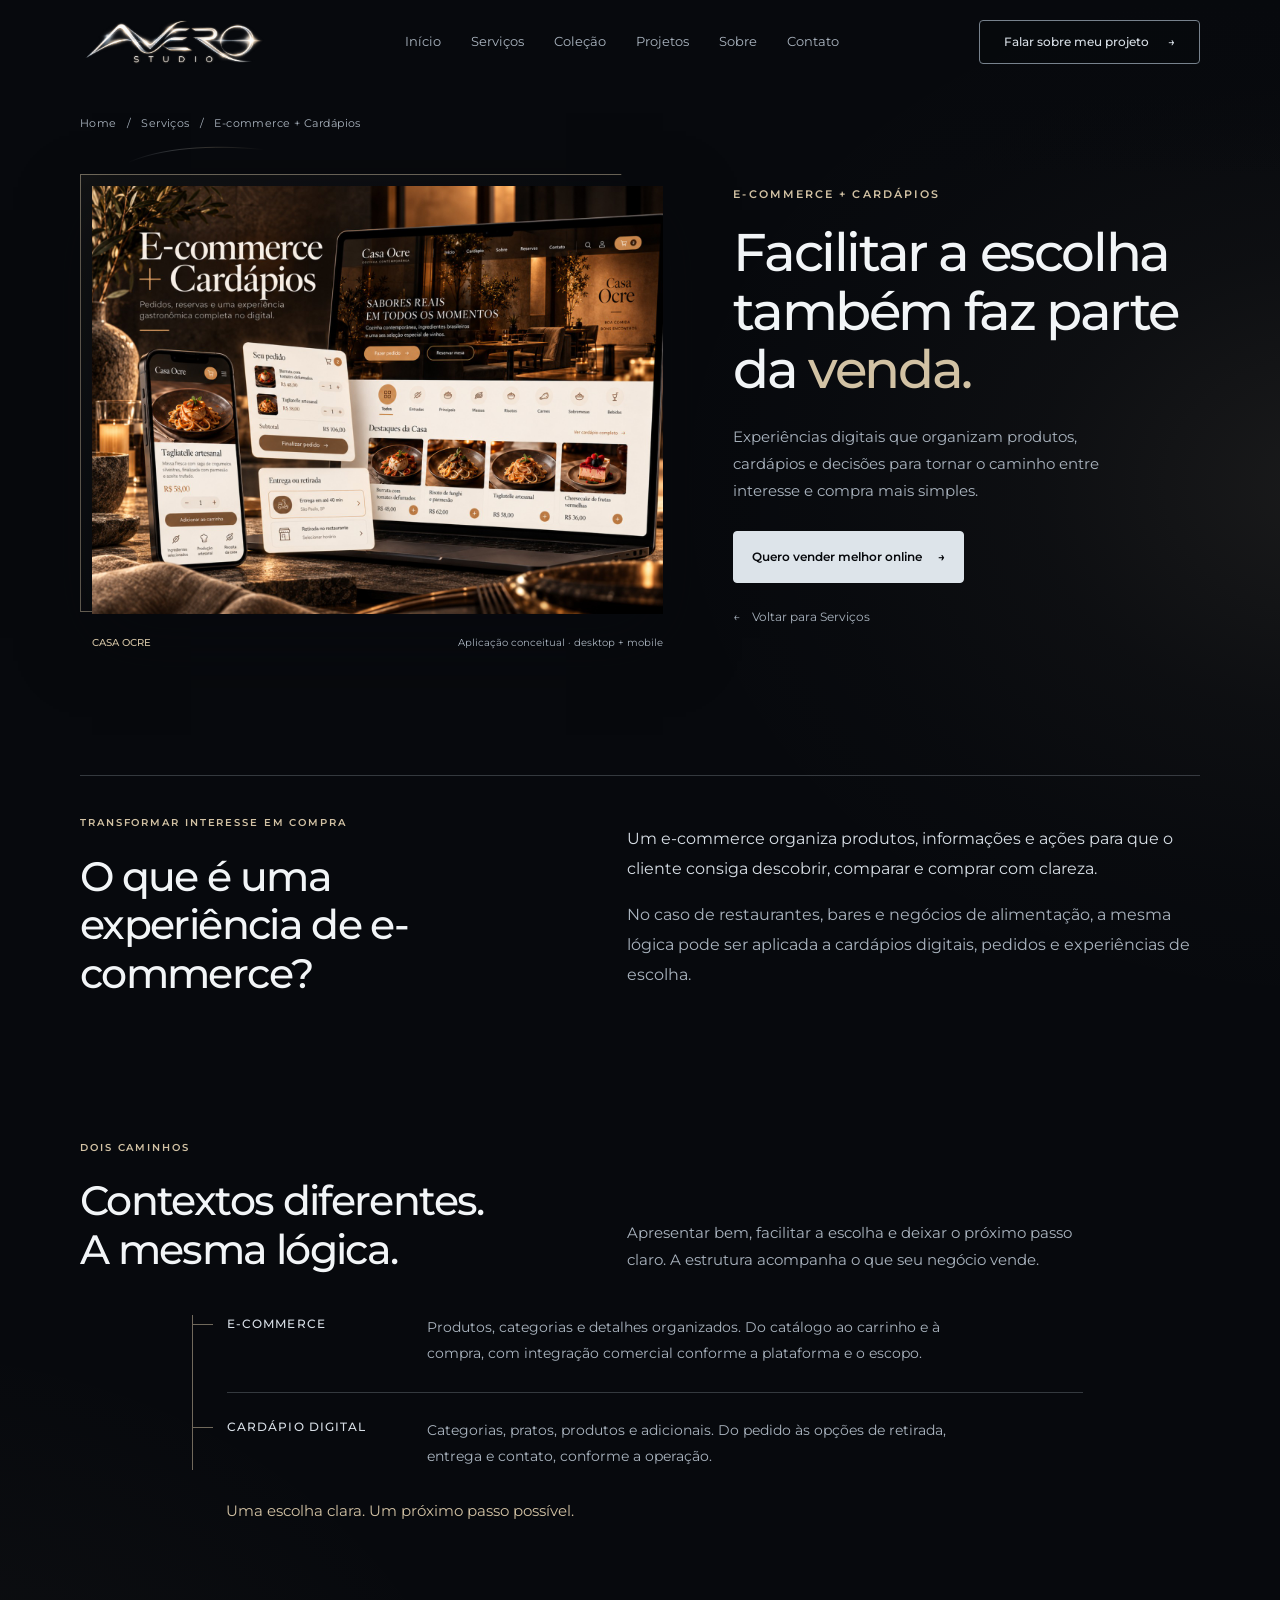
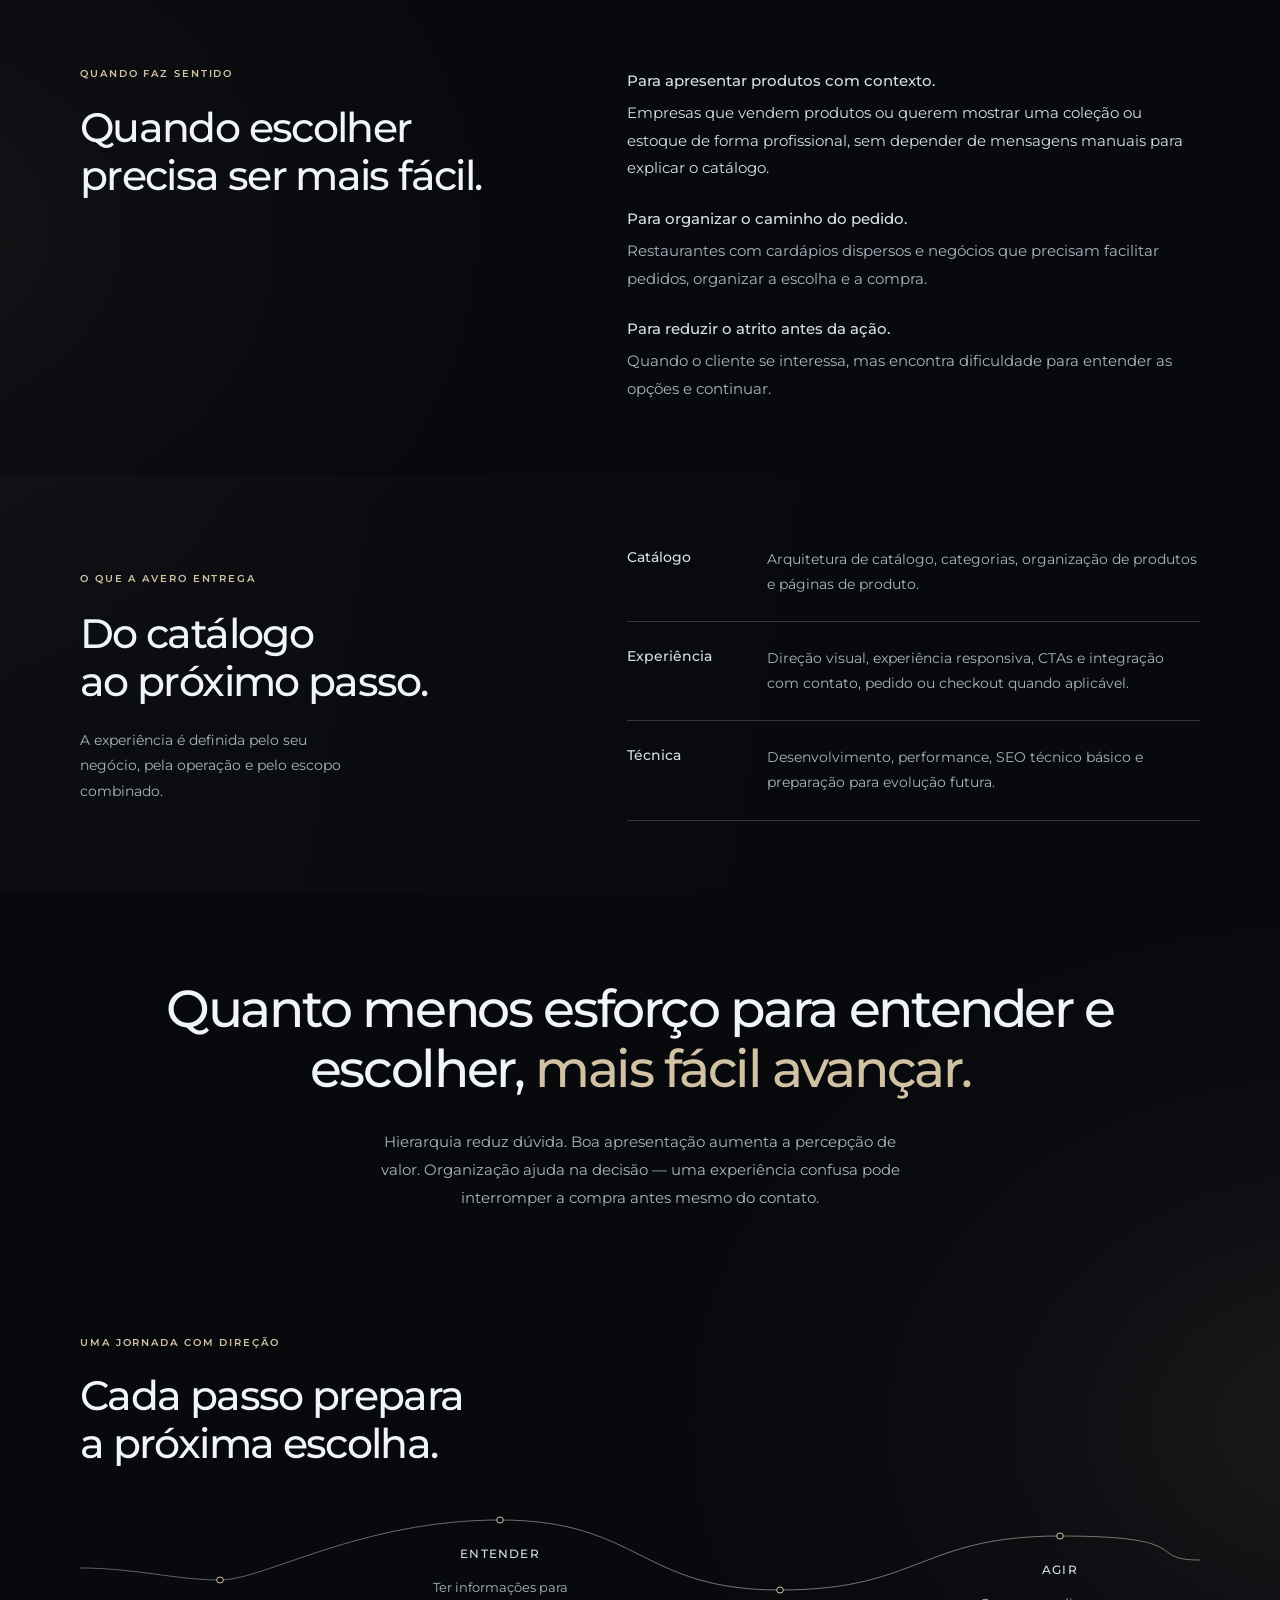
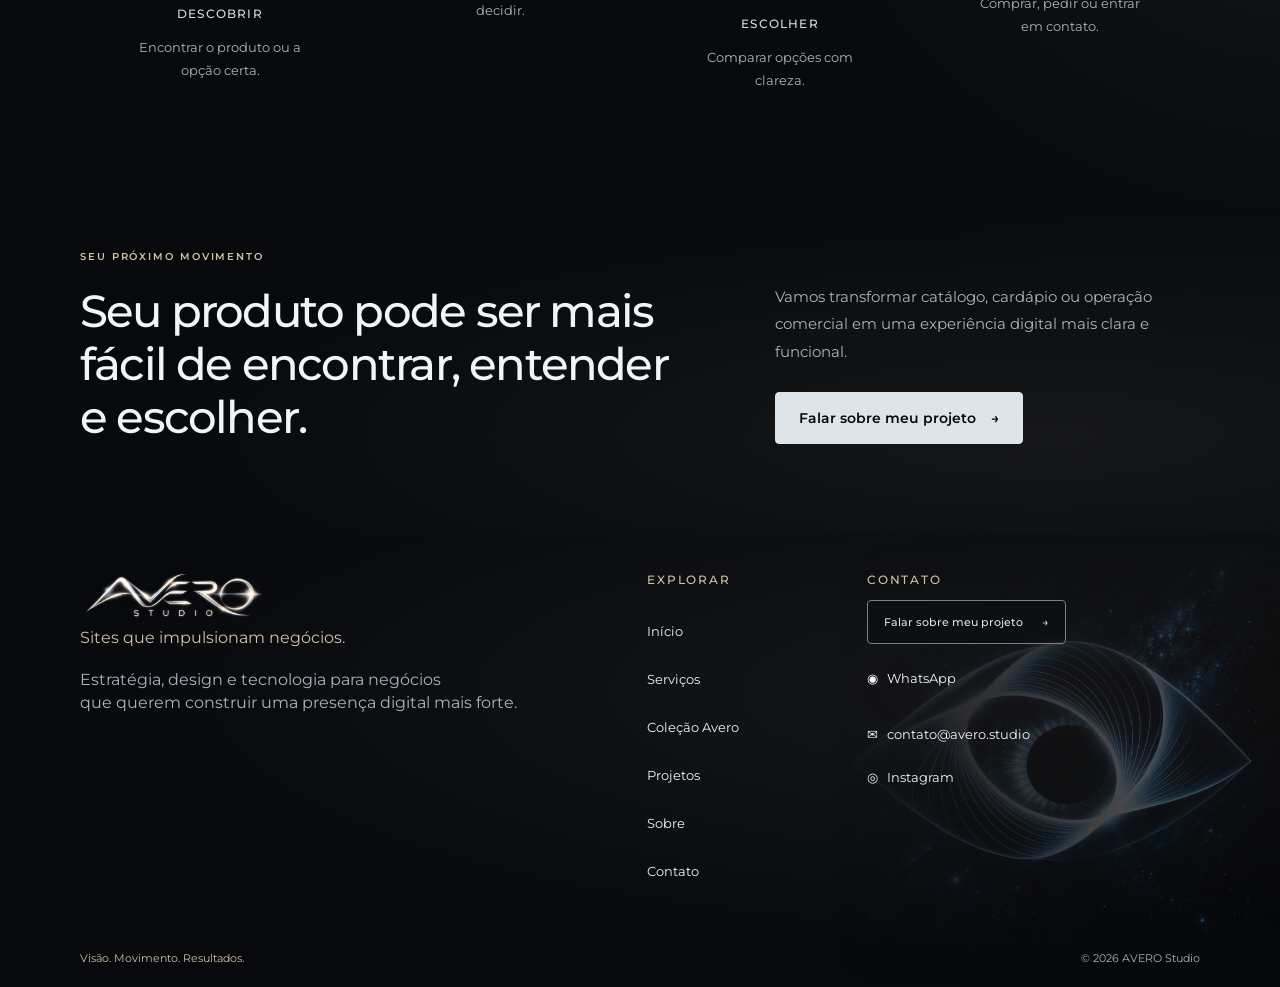
==== commit 48040ff1: "fix(services): replace Casa Ocre ellipse with restrained desktop arc" ====
--- a/servicos/ecommerce-cardapios/index.html
+++ b/servicos/ecommerce-cardapios/index.html
@@ -41,7 +41,7 @@
           </div>
         </div>
         <figure class="commerce-visual">
-          <svg class="commerce-current" viewBox="0 0 720 620" aria-hidden="true" focusable="false"><defs><linearGradient id="commerce-current-light" x1="0" y1="0" x2="1" y2="1"><stop stop-color="#D8DFE6" stop-opacity="0"/><stop offset=".3" stop-color="#D8DFE6" stop-opacity=".35"/><stop offset=".75" stop-color="#D2C2A4" stop-opacity=".4"/><stop offset="1" stop-color="#D2C2A4" stop-opacity="0"/></linearGradient></defs><path d="M2 145 C-24 15 389 -40 611 26 C731 62 765 399 681 507 C590 625 237 620 76 548"/><circle cx="681" cy="507" r="2"/></svg>
+          <svg class="commerce-current" viewBox="0 0 260 44" aria-hidden="true" focusable="false"><defs><linearGradient id="commerce-current-light" x1="0%" y1="0%" x2="100%" y2="0%"><stop stop-color="#D8DFE6" stop-opacity="0"/><stop offset=".32" stop-color="#D8DFE6" stop-opacity=".2"/><stop offset=".6" stop-color="#D2C2A4" stop-opacity=".22"/><stop offset="1" stop-color="#D2C2A4" stop-opacity="0"/></linearGradient></defs><path d="M4 38 C64 11 156 4 254 14"/></svg>
           <img src="/assets/service-commerce.png" alt="Conceito Casa Ocre: catálogo gastronômico em computador e celular, com produtos, carrinho e opções de entrega ou retirada." width="1536" height="1152" fetchpriority="high" decoding="async">
           <figcaption><strong>CASA OCRE</strong><span>Aplicação conceitual · desktop + mobile</span></figcaption>
         </figure>
--- a/servicos/commerce.css
+++ b/servicos/commerce.css
@@ -14,9 +14,8 @@
 .service-page--commerce .commerce-visual img{display:block;width:100%;height:auto;aspect-ratio:4/3;object-fit:contain;box-shadow:0 24px 65px rgb(var(--background-rgb)/.55)}
 .service-page--commerce .commerce-visual figcaption{display:flex;justify-content:space-between;gap:20px;margin-top:20px;font-size:10px;line-height:1.7;color:var(--text-secondary)}
 .service-page--commerce .commerce-visual figcaption strong{font-weight:500;color:var(--champagne-light)}
-.service-page--commerce .commerce-current{position:absolute;left:-7%;top:-9%;width:121%;height:119%;z-index:-2;pointer-events:none;overflow:visible}
+.service-page--commerce .commerce-current{position:absolute;left:14px;top:-32px;width:clamp(135px,16vw,215px);height:24px;z-index:-2;pointer-events:none}
 .service-page--commerce .commerce-current path{fill:none;stroke:url(#commerce-current-light);stroke-width:1;vector-effect:non-scaling-stroke}
-.service-page--commerce .commerce-current circle{fill:var(--champagne-light);opacity:.5}
 .service-page--commerce .commerce-contexts .commerce-context-heading{display:grid;grid-template-columns:1fr 1.2fr;gap:70px;align-items:end;margin-bottom:42px}
 .service-page--commerce .commerce-context-heading>p{color:var(--text-secondary);font-size:15px;line-height:1.8;max-width:450px;margin:0}
 .service-page--commerce .commerce-paths{position:relative;margin:0 0 0 10%;padding-left:34px;border-left:1px solid var(--champagne-border)}
@@ -62,6 +61,7 @@
  .service-page--commerce h1{font-size:clamp(39px,6.1vw,48px);max-width:23ch}
  .service-page--commerce .service-summary{max-width:570px}
  .service-page--commerce .commerce-visual{grid-column:auto;grid-row:auto;width:86%;max-width:620px;justify-self:end}
+ .service-page--commerce .commerce-current{display:none}
  .service-page--commerce .commerce-contexts .commerce-context-heading{gap:35px;grid-template-columns:1fr 1.2fr}
  .service-page--commerce .commerce-paths,.service-page--commerce .commerce-path-common{margin-left:0}
  .service-page--commerce .commerce-paths>div:first-child{margin-right:0}
@@ -81,7 +81,6 @@
  .service-page--commerce .commerce-visual{width:100%;padding:9px 0 0 9px}
  .service-page--commerce .commerce-visual:before{inset:0 9px 34px 0}
  .service-page--commerce .commerce-visual figcaption{margin-top:17px;font-size:9px;gap:15px}
- .service-page--commerce .commerce-current{left:-5%;top:-5%;width:112%;height:112%}
  .service-page--commerce .commerce-contexts .commerce-context-heading{grid-template-columns:1fr;gap:22px;margin-bottom:29px}
  .service-page--commerce .commerce-context-heading>p{font-size:14px}
  .service-page--commerce .commerce-paths{padding-left:23px}
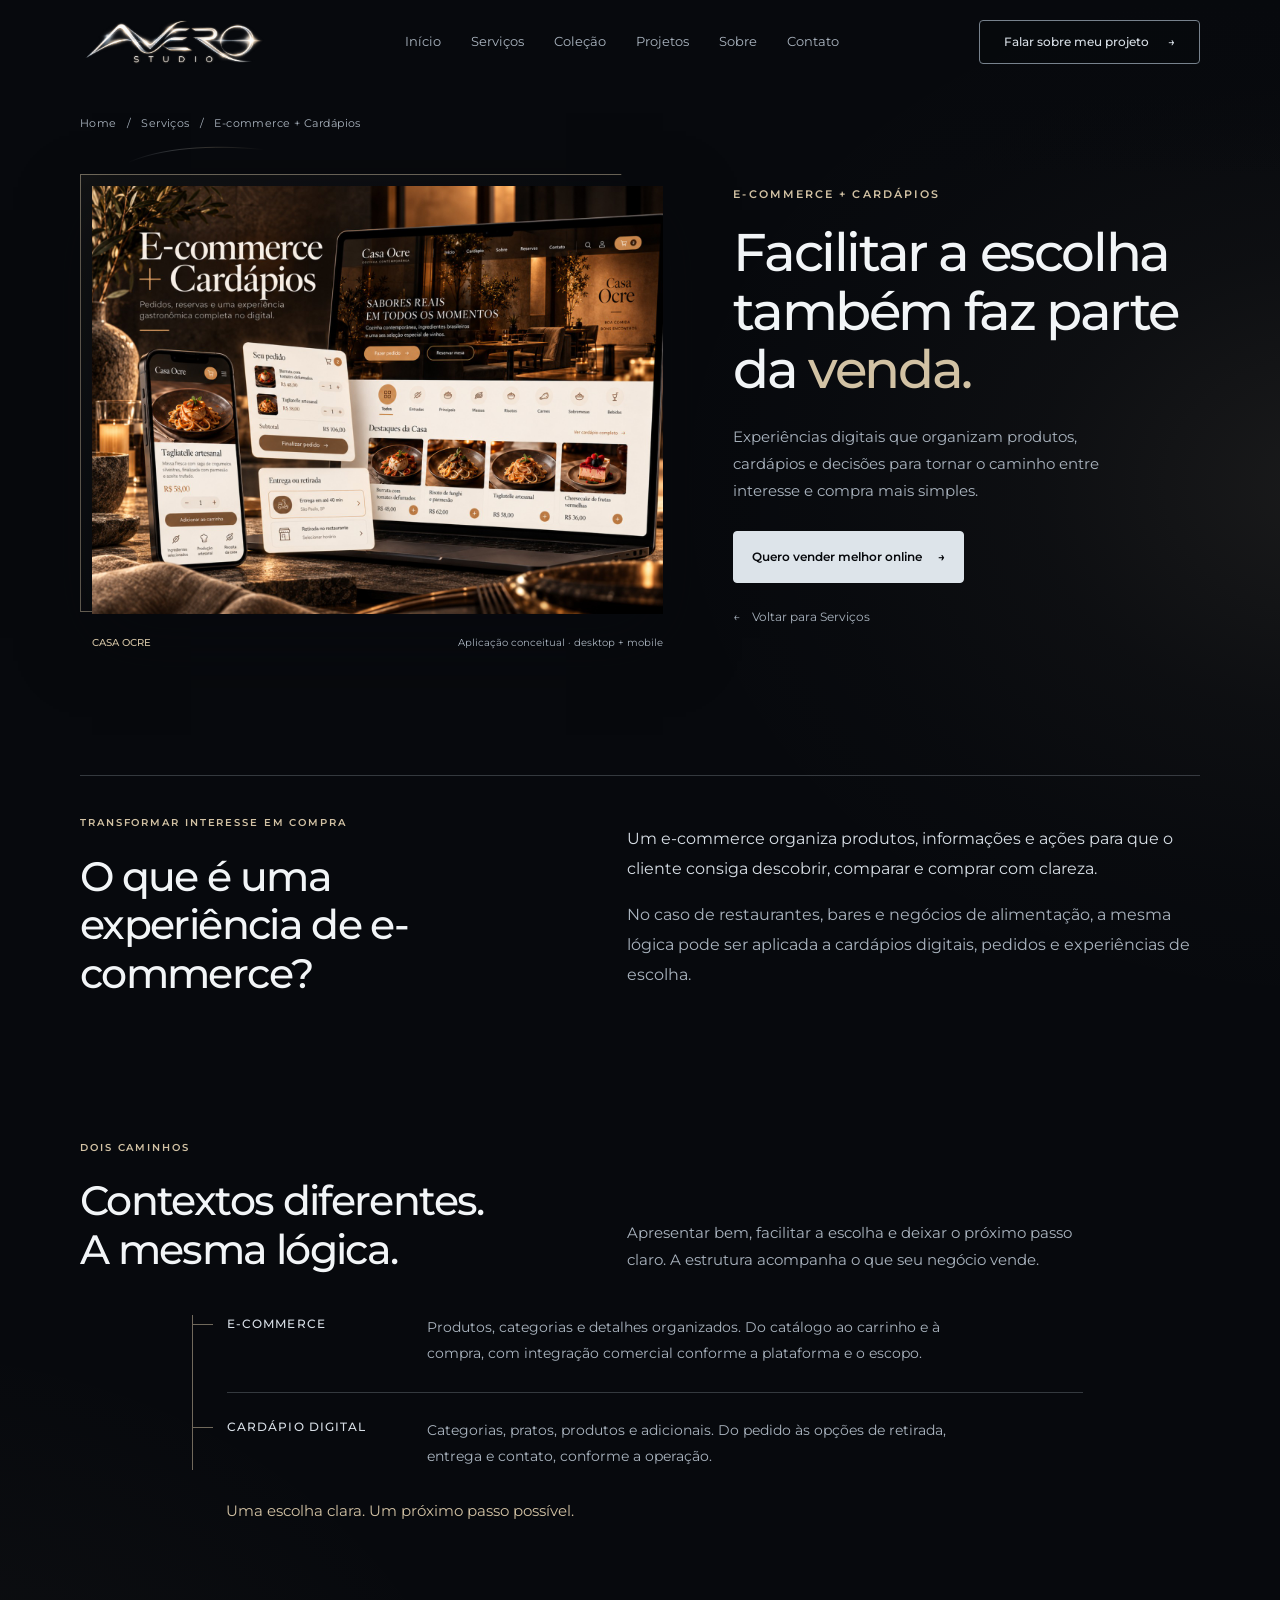
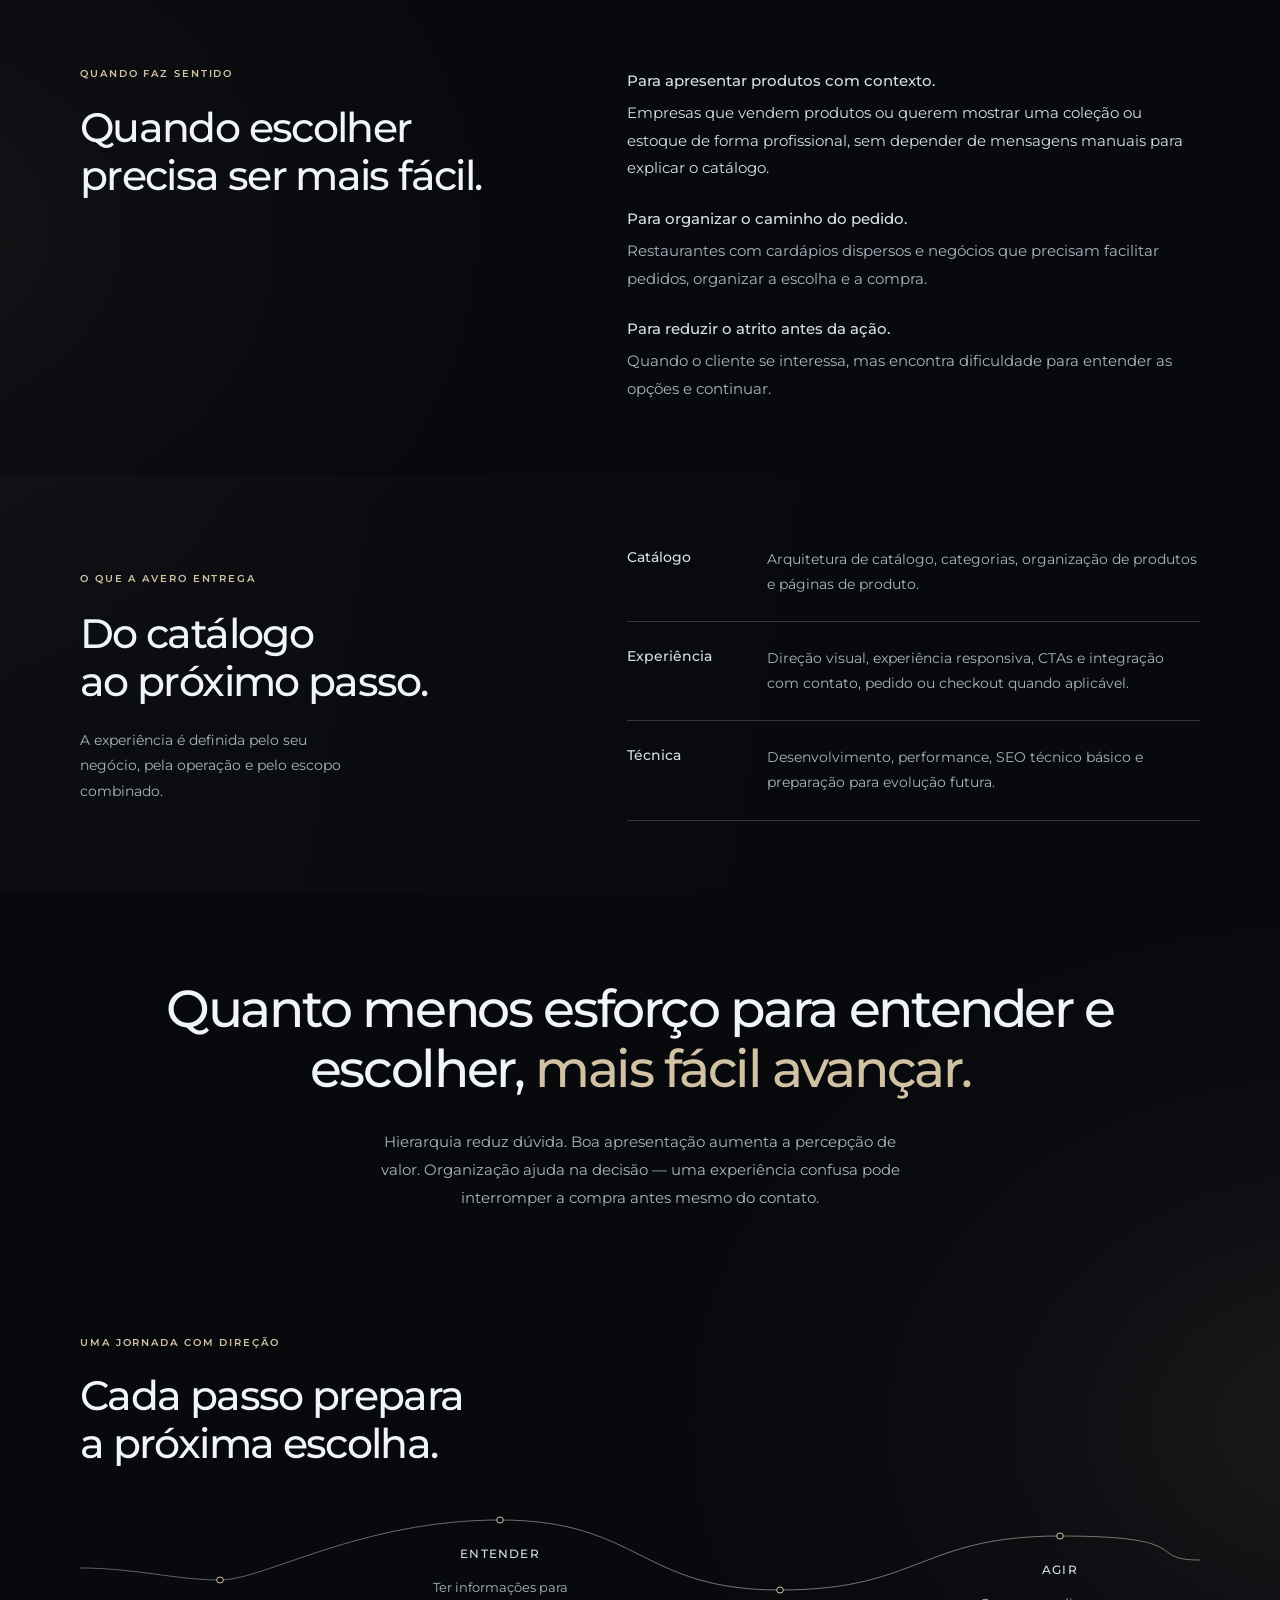
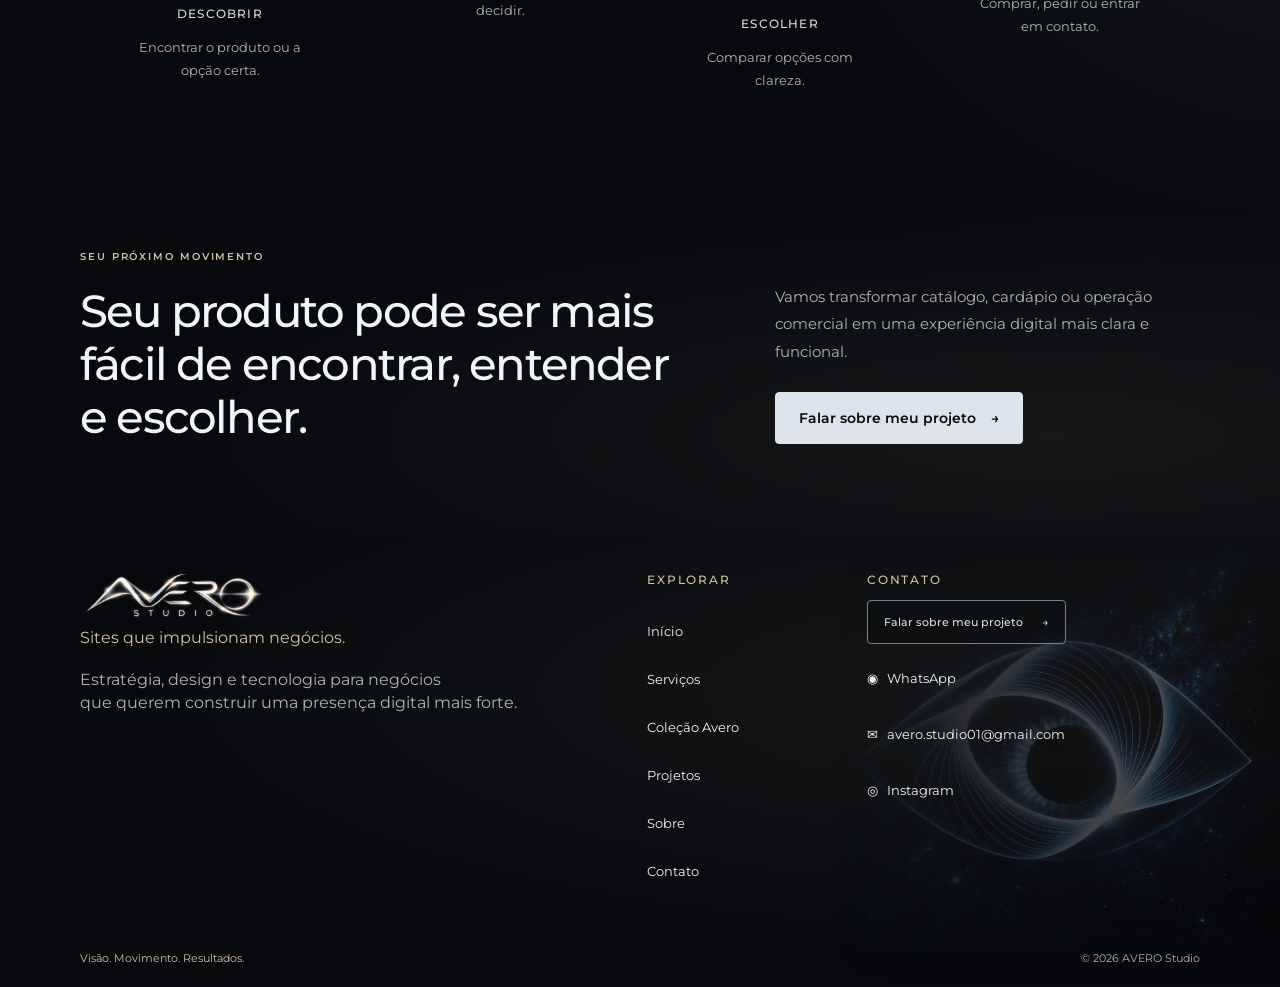
==== commit 426cbf37: "Wire official AVERO contact links in servicos/ecommerce-cardapios/index.html" ====
--- a/servicos/ecommerce-cardapios/index.html
+++ b/servicos/ecommerce-cardapios/index.html
@@ -21,7 +21,7 @@
   <div class="container header-inner">
     <a class="brand" href="/#top" aria-label="AVERO Studio — início"><span class="brand-art" role="img" aria-label="AVERO Studio"><img src="/assets/avero-wordmark-provisional-01-16a.png" alt="" width="2172" height="724" decoding="async"></span></a>
     <nav class="desktop-nav" aria-label="Navegação principal"><a href="/#top">Início</a><a href="/#servicos">Serviços</a><a href="/#colecao">Coleção</a><a href="/#projetos">Projetos</a><a href="/#sobre">Sobre</a><a href="/#contato">Contato</a></nav>
-    <a class="btn btn-outline desktop-cta" href="/#contato">Falar sobre meu projeto <span aria-hidden="true">→</span></a>
+    <a class="btn btn-outline desktop-cta" href="https://wa.me/5534997374006" target="_blank" rel="noopener noreferrer">Falar sobre meu projeto <span aria-hidden="true">→</span></a>
     <button class="menu-toggle" aria-label="Abrir menu" aria-expanded="false" aria-controls="mobile-nav"><span></span><span></span><span></span></button>
   </div>
   <nav class="mobile-nav" id="mobile-nav" aria-label="Navegação móvel" hidden><a href="/#top">Início</a><a href="/#servicos">Serviços</a><a href="/#colecao">Coleção</a><a href="/#projetos">Projetos</a><a href="/#sobre">Sobre</a><a href="/#contato">Contato</a></nav>
@@ -36,7 +36,7 @@
           <h1 id="commerce-title">Facilitar a escolha também faz parte da <em>venda.</em></h1>
           <p class="service-summary">Experiências digitais que organizam produtos, cardápios e decisões para tornar o caminho entre interesse e compra mais simples.</p>
           <div class="service-hero-actions">
-            <a class="btn btn-primary" href="/#contato">Quero vender melhor online <span aria-hidden="true">→</span></a>
+            <a class="btn btn-primary" href="https://wa.me/5534997374006" target="_blank" rel="noopener noreferrer">Quero vender melhor online <span aria-hidden="true">→</span></a>
             <a class="service-return" href="/#servicos"><span aria-hidden="true">←</span> Voltar para Serviços</a>
           </div>
         </div>
@@ -121,10 +121,10 @@
   <section class="service-section service-invitation" aria-labelledby="commerce-invitation-title">
     <div class="container">
       <div><p class="eyebrow">SEU PRÓXIMO MOVIMENTO</p><h2 id="commerce-invitation-title">Seu produto pode ser mais fácil de encontrar, entender e escolher.</h2></div>
-      <div class="service-invitation-copy"><p>Vamos transformar catálogo, cardápio ou operação comercial em uma experiência digital mais clara e funcional.</p><a class="btn btn-primary" href="/#contato">Falar sobre meu projeto <span aria-hidden="true">→</span></a></div>
+      <div class="service-invitation-copy"><p>Vamos transformar catálogo, cardápio ou operação comercial em uma experiência digital mais clara e funcional.</p><a class="btn btn-primary" href="https://wa.me/5534997374006" target="_blank" rel="noopener noreferrer">Falar sobre meu projeto <span aria-hidden="true">→</span></a></div>
     </div>
   </section>
 </main>
-<footer class="footer"><div class="container footer-grid"><div><a class="brand" href="/#top" aria-label="AVERO Studio — início"><span class="brand-art" role="img" aria-label="AVERO Studio"><img src="/assets/avero-wordmark-provisional-01-16a.png" alt="" width="2172" height="724" decoding="async"></span></a><p class="footer-tagline">Sites que impulsionam negócios.</p><p>Estratégia, design e tecnologia para negócios <br>que querem construir uma presença digital mais forte.</p></div><div><h3>EXPLORAR</h3><a href="/#top">Início</a><a href="/#servicos">Serviços</a><a href="/#colecao">Coleção Avero</a><a href="/#projetos">Projetos</a><a href="/#sobre">Sobre</a><a href="/#contato">Contato</a></div><div><h3>CONTATO</h3><a class="btn btn-outline" href="/#contato">Falar sobre meu projeto <span aria-hidden="true">→</span></a><a href="https://wa.me/5534997374006" target="_blank" rel="noopener noreferrer">◉ &nbsp; WhatsApp</a><a href="mailto:contato@avero.studio">✉ &nbsp; contato@avero.studio</a><span>◎ &nbsp; Instagram</span></div></div><div class="container footer-bottom"><span>Visão. Movimento. Resultados.</span><span>© 2026 AVERO Studio</span></div></footer>
+<footer class="footer"><div class="container footer-grid"><div><a class="brand" href="/#top" aria-label="AVERO Studio — início"><span class="brand-art" role="img" aria-label="AVERO Studio"><img src="/assets/avero-wordmark-provisional-01-16a.png" alt="" width="2172" height="724" decoding="async"></span></a><p class="footer-tagline">Sites que impulsionam negócios.</p><p>Estratégia, design e tecnologia para negócios <br>que querem construir uma presença digital mais forte.</p></div><div><h3>EXPLORAR</h3><a href="/#top">Início</a><a href="/#servicos">Serviços</a><a href="/#colecao">Coleção Avero</a><a href="/#projetos">Projetos</a><a href="/#sobre">Sobre</a><a href="/#contato">Contato</a></div><div><h3>CONTATO</h3><a class="btn btn-outline" href="https://wa.me/5534997374006" target="_blank" rel="noopener noreferrer">Falar sobre meu projeto <span aria-hidden="true">→</span></a><a href="https://wa.me/5534997374006" target="_blank" rel="noopener noreferrer">◉ &nbsp; WhatsApp</a><a href="mailto:avero.studio01@gmail.com">✉ &nbsp; avero.studio01@gmail.com</a><a href="https://www.instagram.com/_avero.studio/" target="_blank" rel="noopener noreferrer">◎ &nbsp; Instagram</a></div></div><div class="container footer-bottom"><span>Visão. Movimento. Resultados.</span><span>© 2026 AVERO Studio</span></div></footer>
 </body>
 </html>
--- a/styles.css
+++ b/styles.css
@@ -1154,3 +1154,52 @@
  img[src$="COLECAO-AVERO-11-INSTITUCIONAL-PREMIUM.jpg"]{--collection-mobile-focal:52% 50%}
  img[src$="COLECAO-AVERO-12-SOLUCAO-TECNOLOGICA-COMERCIAL.png"]{--collection-mobile-focal:55% 50%}
 }
+
+/* Home service microheadlines: local contrast only; approved geometry stays intact. */
+html.avero-palette-b #servicos .service-kicker small{
+ position:relative;isolation:isolate;color:var(--champagne-light);
+ text-shadow:0 1px 2px rgb(var(--background-rgb)/.95),0 0 4px rgb(var(--background-rgb)/.55)
+}
+html.avero-palette-b #servicos .service-kicker small:before{
+ content:"";position:absolute;inset:-10px -24px;z-index:-1;pointer-events:none;
+ background:radial-gradient(ellipse closest-side,rgb(var(--background-rgb)/.88) 0%,rgb(var(--background-rgb)/.82) 65%,rgb(var(--background-rgb)/.7) 84%,transparent 100%)
+}
+
+/* Hero eye — fixed official structure, clipped moving iris and independent atmosphere. */
+@media(min-width:701px){
+ html.avero-palette-b .hero-art{background:none;pointer-events:none}
+ .hero .hero-nebula-layer{position:absolute;inset:-16% -12% -12% 14%;background:url('assets/avero-nebula-continuous-v1.webp') center 53%/cover no-repeat;opacity:.34;filter:var(--nebula-treatment);mask-image:radial-gradient(ellipse 64% 58% at 67% 47%,#000 18%,#000 43%,rgb(0 0 0/.72) 62%,transparent 100%);pointer-events:none}
+ .hero .hero-eye-layer{--hero-iris-window:radial-gradient(ellipse 16.5% 32% at 52% 56.5%,#000 0%,#000 94%,transparent 100%);--hero-eye-frame:radial-gradient(ellipse 16.5% 32% at 52% 56.5%,transparent 0%,transparent 94%,#000 100%);top:46%;bottom:auto;aspect-ratio:2/1;background:none;mask-image:none;transform:translateY(-50%);pointer-events:none}
+ .hero-eye-iris-window,.hero-eye-structure,.hero-eye-iris{position:absolute;inset:0;pointer-events:none}
+ .hero-eye-iris-window{z-index:1;overflow:hidden;mask-image:var(--hero-iris-window)}
+ .hero-eye-iris,.hero-eye-structure{background:url('assets/avero-eye-isolated-v1.webp') center/contain no-repeat}
+ .hero-eye-structure{z-index:2;mask-image:var(--hero-eye-frame)}
+ .hero-eye-iris{transform:translate3d(0,0,0)}
+}
+/* The supplied cut layers replace the raster window only on desktop.
+   This stationary aperture follows the frame opening; only its iris child moves. */
+@media(min-width:901px){
+ .hero .hero-nebula-layer{inset:-38% -36% -45% -18%;background-image:url('assets/hero-nebula-official.png');background-position:65% 60%;opacity:.50;mask-image:radial-gradient(ellipse 60% 56% at 63% 46%,#000 10%,rgb(0 0 0/.88) 35%,rgb(0 0 0/.38) 64%,transparent 100%)}
+ .hero .hero-eye-structure{background-image:url('assets/hero-eye-frame-official.png');mask-image:none}
+ .hero .hero-eye-iris-window{mask-image:url('assets/hero-eye-aperture-mask.svg');mask-size:100% 100%;mask-position:center;mask-repeat:no-repeat}
+ .hero .hero-eye-iris{inset:auto;left:30.9%;top:11.5%;width:44%;aspect-ratio:1;background-image:url('assets/hero-eye-iris-official.png')}
+}
+@media(min-width:901px) and (prefers-reduced-motion:no-preference){
+ .hero.has-eye-motion .hero-eye-iris{display:block;transform:translate3d(var(--hero-look-x,0px),var(--hero-look-y,0px),0);will-change:transform}
+}
+@media(prefers-reduced-motion:reduce){
+ .hero .hero-eye-iris{transform:translate3d(0,0,0);will-change:auto}
+}
+
+/* Desktop finishing only: the approved layout and mobile remain unchanged. */
+@media(min-width:901px){
+ /* Keep the same high-resolution wordmark and exact box; improve downsampling contrast. */
+ body:not(.service-page) .site-header .brand-art img{image-rendering:-webkit-optimize-contrast;filter:contrast(1.08)}
+ /* Use the existing empty space below the Hero content; no new flow height. */
+ html.avero-palette-b .hero .hero-signature{top:calc(100% - 12px);bottom:auto;left:0;right:0;margin:0;padding:0;border:0;font-size:12px;line-height:2;letter-spacing:.16em;word-spacing:1.05em;color:color-mix(in srgb,var(--champagne-light) 82%,var(--text-primary));text-align:center}
+ .hero .hero-signature br{display:none}
+ /* Let the existing nebula linger lower; the final edge still dissolves to Cosmos. */
+ html.avero-palette-b .hero .hero-shade-layer{background:linear-gradient(90deg,var(--bg-primary) 15%,rgb(var(--background-rgb)/.88) 34%,transparent 60%),linear-gradient(0deg,var(--bg-primary),transparent 12%)}
+ /* Broad, static pools of silver/champagne fade to zero before the section boundary. */
+ .hero .hero-art:after{content:"";position:absolute;inset:56% 0 0;pointer-events:none;background:radial-gradient(ellipse 40% 45% at 64% 54%,rgb(186 195 205/.065),transparent 100%),radial-gradient(ellipse 35% 42% at 39% 66%,rgb(194 170 138/.045),transparent 100%)}
+}
